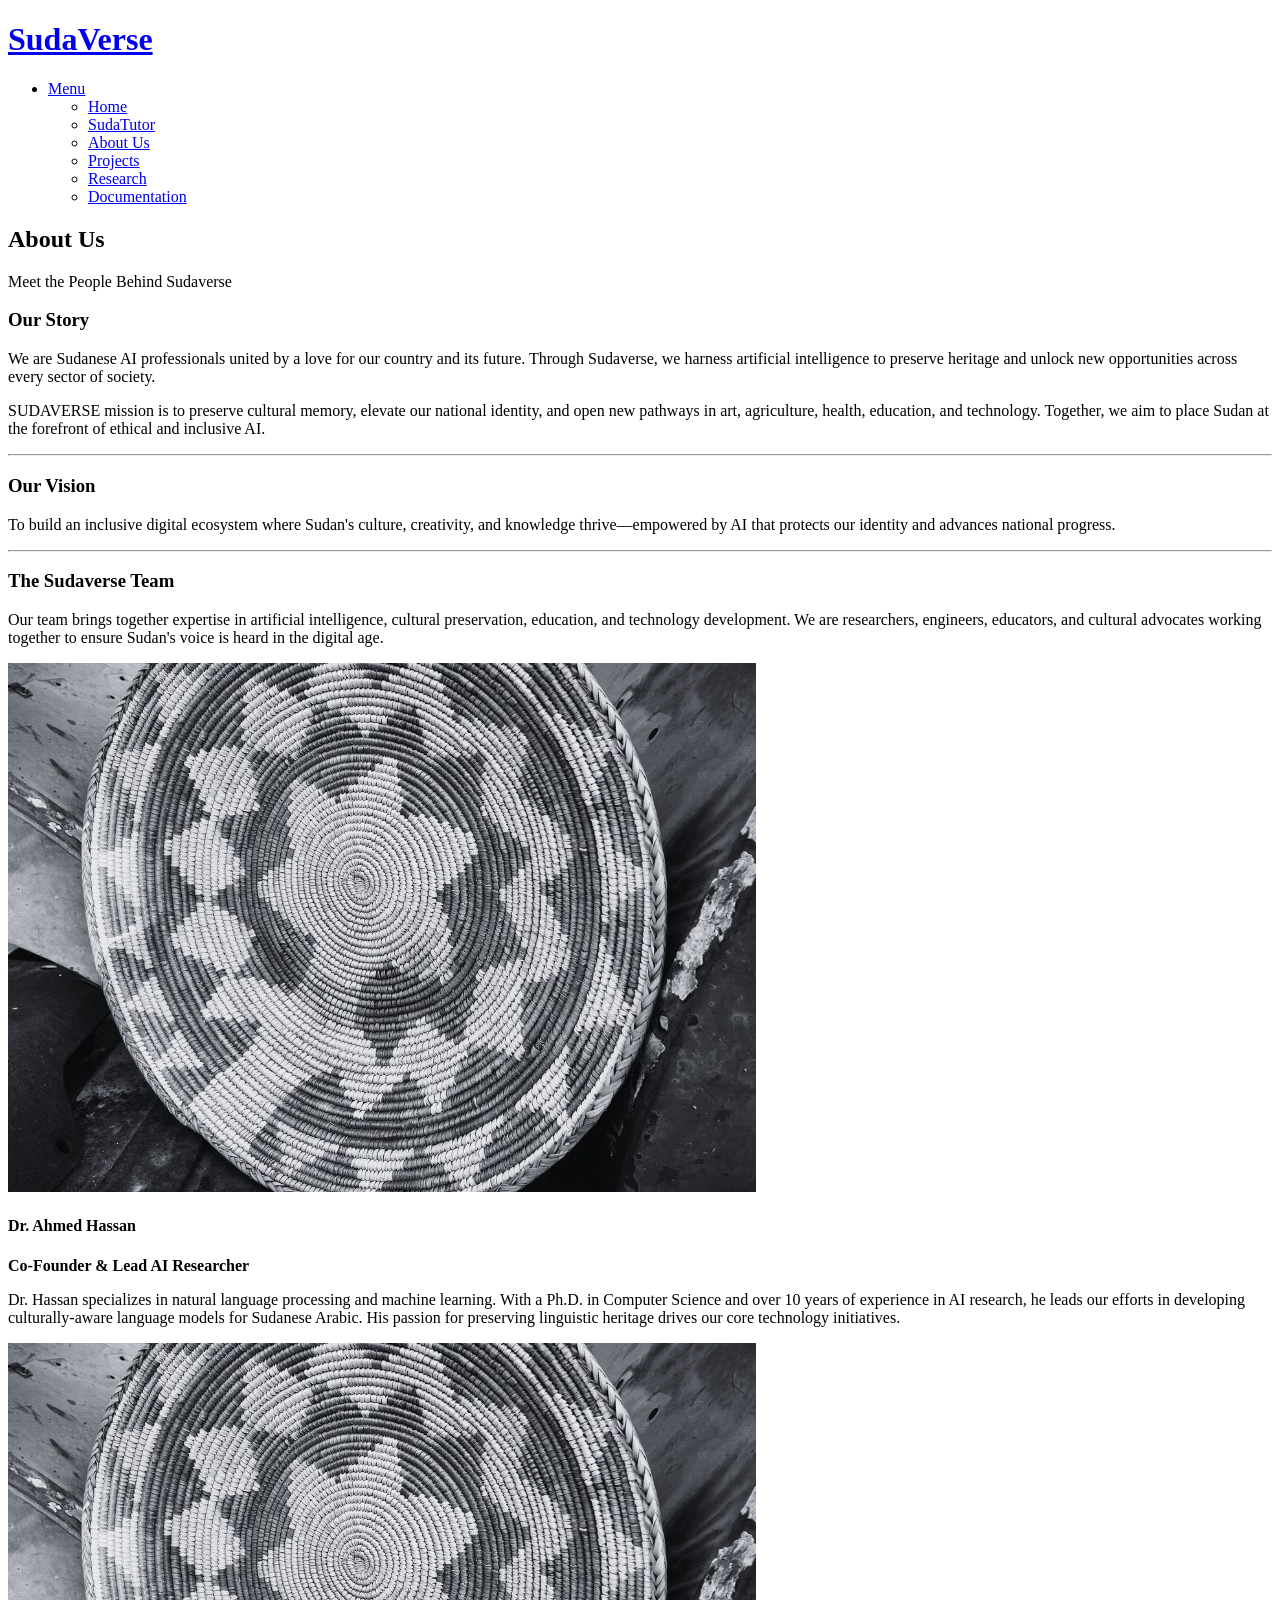
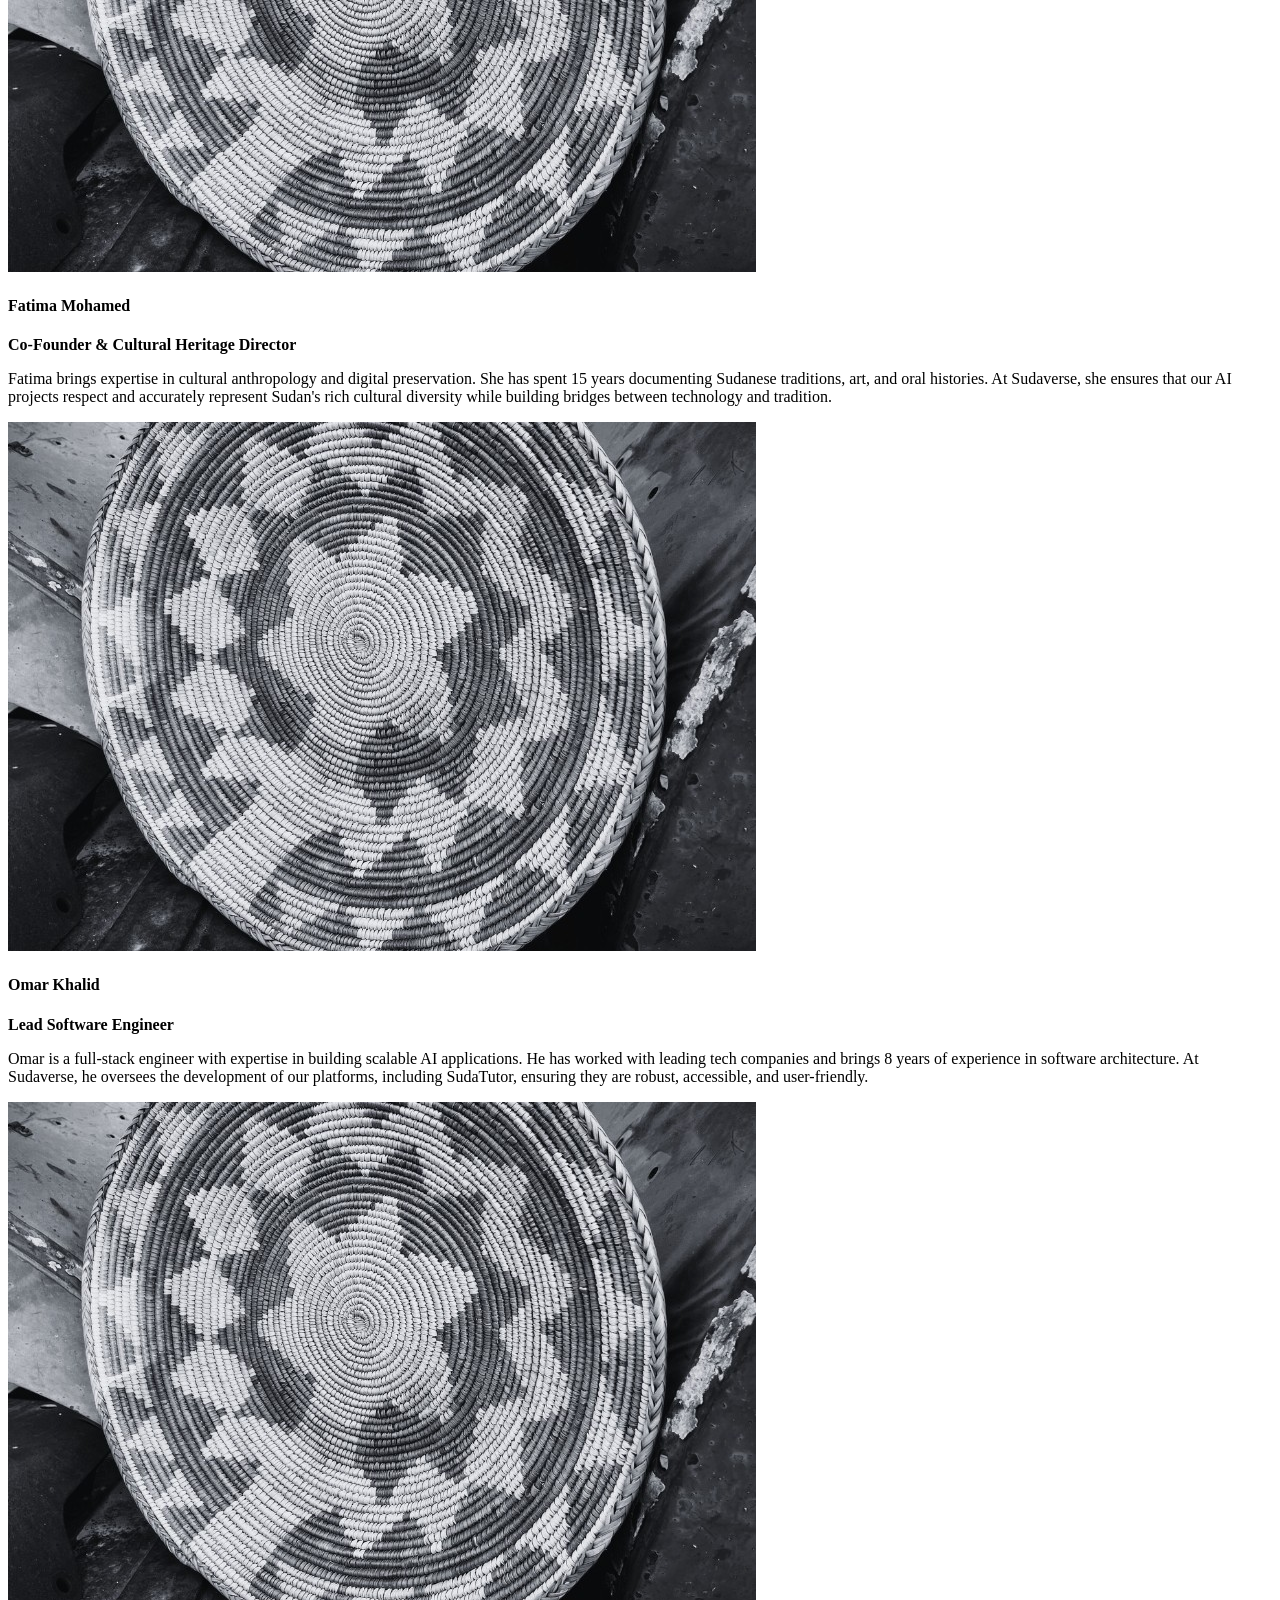
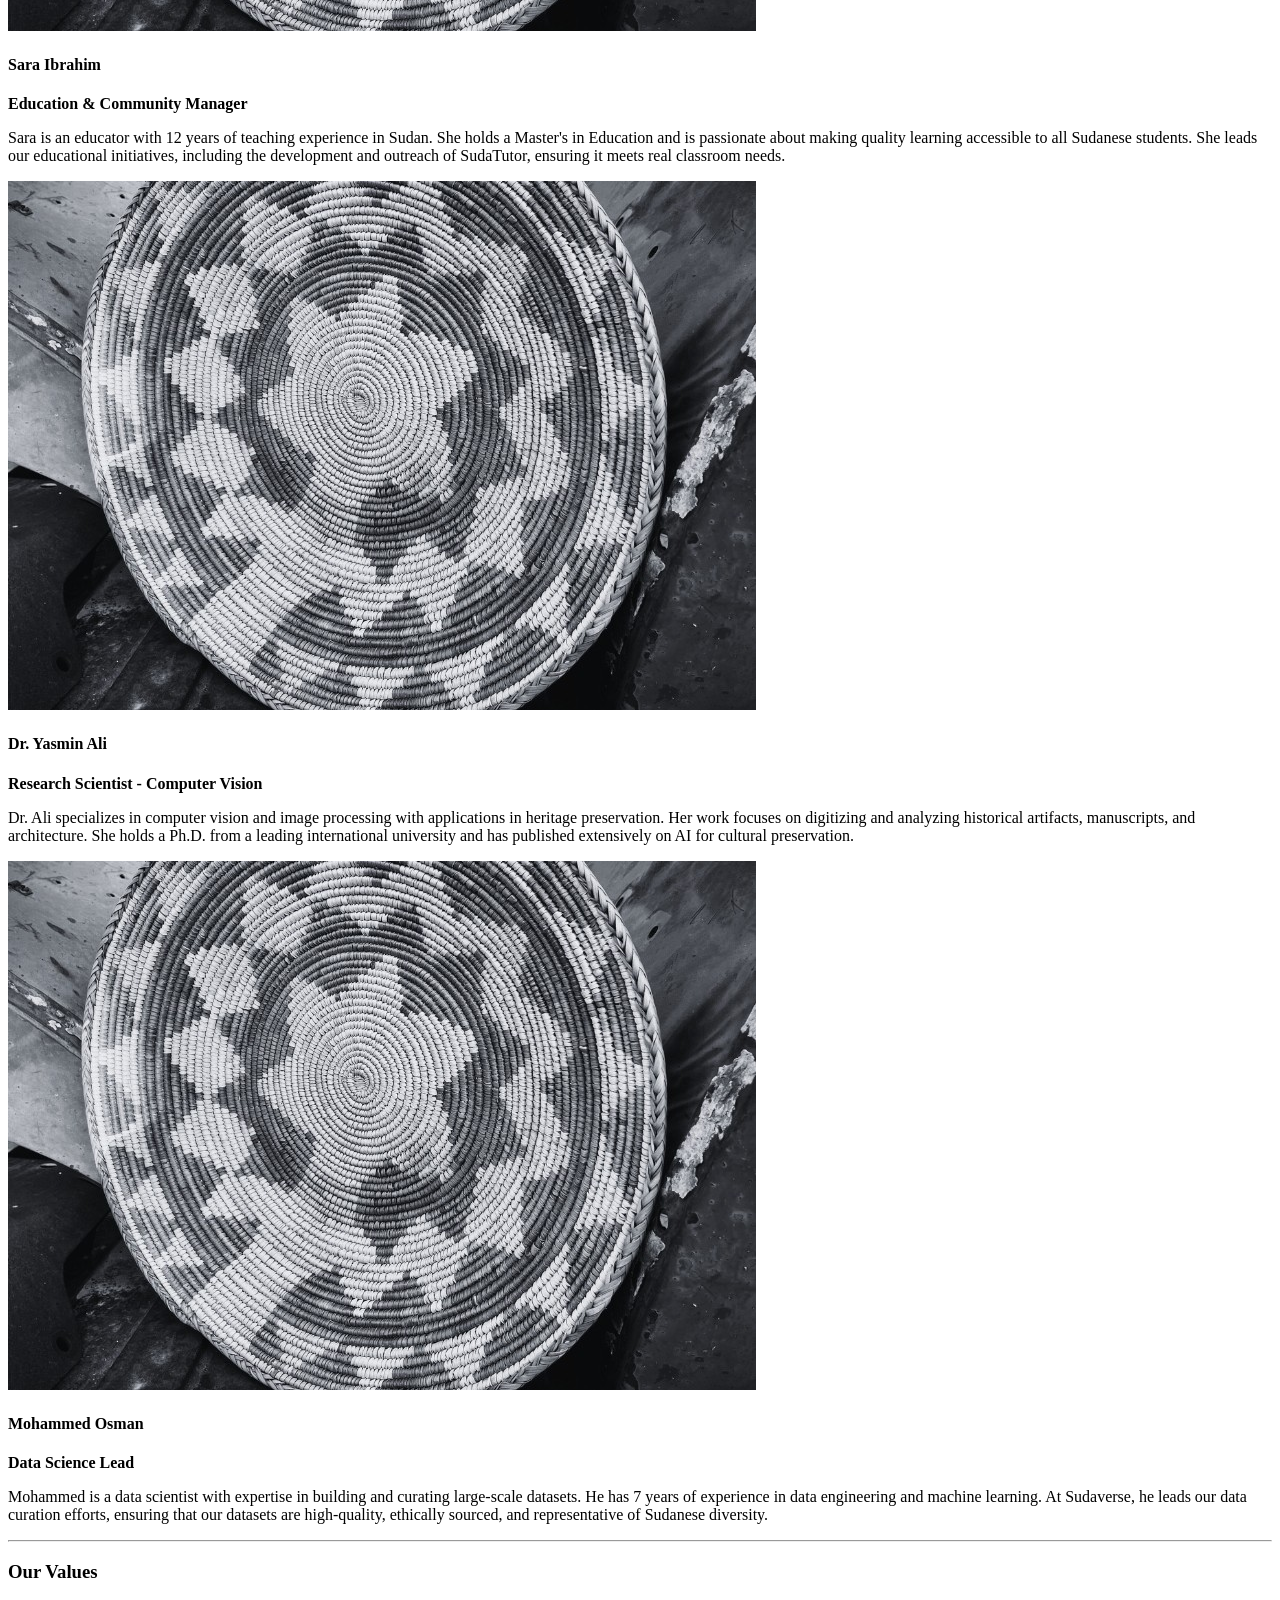
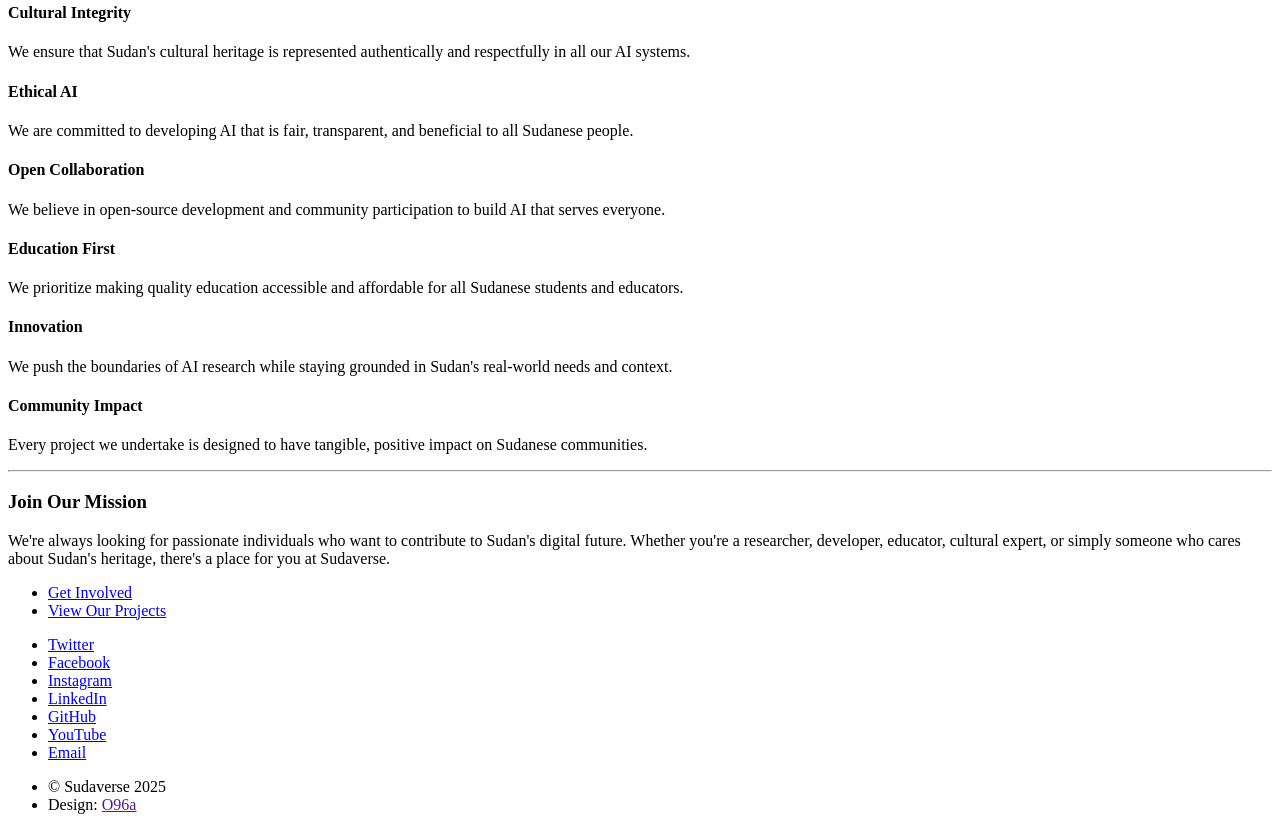
==== about.html @ 18c517b3 "Enhanced documentation page with comprehensive content, modern styling, and improved navigation" ====
<!DOCTYPE html>
<html>
  <head>
    <title>About Us - Sudaverse</title>
    <link rel="icon" href="/favicon.ico" sizes="any" />
    <link rel="icon" type="image/png" href="/favicon-32x32.png" sizes="32x32" />
    <link rel="icon" type="image/png" href="/favicon-64x64.png" sizes="64x64" />
    <link rel="apple-touch-icon" href="/apple-touch-icon.png" sizes="180x180" />
    <meta property="og:title" content="About Us - Sudaverse" />
    <meta property="og:description" content="Meet the Sudaverse team preserving Sudanese culture through AI" />
    <meta property="og:url" content="https://www.sudaverse.com/about.html" />
    <meta property="og:site_name" content="Sudaverse" />
    <meta property="og:type" content="website" />
    <meta
      property="og:image"
      content="https://www.sudaverse.com/1200x630.png"
    />
    <meta property="og:image:width" content="1200" />
    <meta property="og:image:height" content="630" />
    <meta charset="utf-8" />
    <meta
      name="viewport"
      content="width=device-width, initial-scale=1, user-scalable=no"
    />
    <link rel="stylesheet" href="assets/css/main.css" />
    <noscript
      ><link rel="stylesheet" href="assets/css/noscript.css"
    /></noscript>
  </head>
  <body class="is-preload">
    <div id="page-wrapper">
      <header id="header">
        <h1>
          <a href="index.html">SudaVerse</a>
        </h1>
        <nav id="nav">
          <ul>
            <li class="special">
              <a href="#menu" class="menuToggle"><span>Menu</span></a>
              <div id="menu">
                <ul>
                  <li><a href="index.html">Home</a></li>
                  <li><a href="sudatutor.html">SudaTutor</a></li>
                  <li><a href="about.html">About Us</a></li>
                  <li><a href="projects.html">Projects</a></li>
                  <li><a href="research.html">Research</a></li>
                  <li><a href="documentation.html">Documentation</a></li>
                </ul>
              </div>
            </li>
          </ul>
        </nav>
      </header>

      <article id="main">
        <header>
          <h2>About Us</h2>
          <p>Meet the People Behind Sudaverse</p>
        </header>
        <section class="wrapper style5">
          <div class="inner">
            <h3>Our Story</h3>
            <p>
              We are Sudanese AI professionals united by a love for our country
              and its future. Through Sudaverse, we harness artificial
              intelligence to preserve heritage and unlock new opportunities
              across every sector of society.
            </p>
            <p>
              SUDAVERSE mission is to preserve cultural memory, elevate our
              national identity, and open new pathways in art, agriculture,
              health, education, and technology. Together, we aim to place Sudan
              at the forefront of ethical and inclusive AI.
            </p>

            <hr />

            <h3>Our Vision</h3>
            <p>
              To build an inclusive digital ecosystem where Sudan's culture,
              creativity, and knowledge thrive—empowered by AI that protects our
              identity and advances national progress.
            </p>

            <hr />

            <h3>The Sudaverse Team</h3>
            <p>
              Our team brings together expertise in artificial intelligence, cultural preservation,
              education, and technology development. We are researchers, engineers, educators, and
              cultural advocates working together to ensure Sudan's voice is heard in the digital age.
            </p>

            <div class="row">
              <div class="col-6 col-12-medium">
                <section class="box special">
                  <span class="image fit"><img src="images/team-member-1.jpg" alt="Team Member" /></span>
                  <h4>Dr. Ahmed Hassan</h4>
                  <p><strong>Co-Founder & Lead AI Researcher</strong></p>
                  <p>
                    Dr. Hassan specializes in natural language processing and machine learning.
                    With a Ph.D. in Computer Science and over 10 years of experience in AI research,
                    he leads our efforts in developing culturally-aware language models for Sudanese Arabic.
                    His passion for preserving linguistic heritage drives our core technology initiatives.
                  </p>
                </section>
              </div>
              <div class="col-6 col-12-medium">
                <section class="box special">
                  <span class="image fit"><img src="images/team-member-2.jpg" alt="Team Member" /></span>
                  <h4>Fatima Mohamed</h4>
                  <p><strong>Co-Founder & Cultural Heritage Director</strong></p>
                  <p>
                    Fatima brings expertise in cultural anthropology and digital preservation. She has
                    spent 15 years documenting Sudanese traditions, art, and oral histories. At Sudaverse,
                    she ensures that our AI projects respect and accurately represent Sudan's rich cultural
                    diversity while building bridges between technology and tradition.
                  </p>
                </section>
              </div>
            </div>

            <div class="row">
              <div class="col-6 col-12-medium">
                <section class="box special">
                  <span class="image fit"><img src="images/team-member-3.jpg" alt="Team Member" /></span>
                  <h4>Omar Khalid</h4>
                  <p><strong>Lead Software Engineer</strong></p>
                  <p>
                    Omar is a full-stack engineer with expertise in building scalable AI applications.
                    He has worked with leading tech companies and brings 8 years of experience in
                    software architecture. At Sudaverse, he oversees the development of our platforms,
                    including SudaTutor, ensuring they are robust, accessible, and user-friendly.
                  </p>
                </section>
              </div>
              <div class="col-6 col-12-medium">
                <section class="box special">
                  <span class="image fit"><img src="images/team-member-4.jpg" alt="Team Member" /></span>
                  <h4>Sara Ibrahim</h4>
                  <p><strong>Education & Community Manager</strong></p>
                  <p>
                    Sara is an educator with 12 years of teaching experience in Sudan. She holds a
                    Master's in Education and is passionate about making quality learning accessible
                    to all Sudanese students. She leads our educational initiatives, including the
                    development and outreach of SudaTutor, ensuring it meets real classroom needs.
                  </p>
                </section>
              </div>
            </div>

            <div class="row">
              <div class="col-6 col-12-medium">
                <section class="box special">
                  <span class="image fit"><img src="images/team-member-5.jpg" alt="Team Member" /></span>
                  <h4>Dr. Yasmin Ali</h4>
                  <p><strong>Research Scientist - Computer Vision</strong></p>
                  <p>
                    Dr. Ali specializes in computer vision and image processing with applications in
                    heritage preservation. Her work focuses on digitizing and analyzing historical
                    artifacts, manuscripts, and architecture. She holds a Ph.D. from a leading
                    international university and has published extensively on AI for cultural preservation.
                  </p>
                </section>
              </div>
              <div class="col-6 col-12-medium">
                <section class="box special">
                  <span class="image fit"><img src="images/team-member-6.jpg" alt="Team Member" /></span>
                  <h4>Mohammed Osman</h4>
                  <p><strong>Data Science Lead</strong></p>
                  <p>
                    Mohammed is a data scientist with expertise in building and curating large-scale
                    datasets. He has 7 years of experience in data engineering and machine learning.
                    At Sudaverse, he leads our data curation efforts, ensuring that our datasets are
                    high-quality, ethically sourced, and representative of Sudanese diversity.
                  </p>
                </section>
              </div>
            </div>

            <hr />

            <section>
              <h3>Our Values</h3>
              <div class="row">
                <div class="col-4 col-12-medium">
                  <h4>Cultural Integrity</h4>
                  <p>
                    We ensure that Sudan's cultural heritage is represented authentically and
                    respectfully in all our AI systems.
                  </p>
                </div>
                <div class="col-4 col-12-medium">
                  <h4>Ethical AI</h4>
                  <p>
                    We are committed to developing AI that is fair, transparent, and beneficial
                    to all Sudanese people.
                  </p>
                </div>
                <div class="col-4 col-12-medium">
                  <h4>Open Collaboration</h4>
                  <p>
                    We believe in open-source development and community participation to build
                    AI that serves everyone.
                  </p>
                </div>
              </div>
              <div class="row">
                <div class="col-4 col-12-medium">
                  <h4>Education First</h4>
                  <p>
                    We prioritize making quality education accessible and affordable for all
                    Sudanese students and educators.
                  </p>
                </div>
                <div class="col-4 col-12-medium">
                  <h4>Innovation</h4>
                  <p>
                    We push the boundaries of AI research while staying grounded in Sudan's
                    real-world needs and context.
                  </p>
                </div>
                <div class="col-4 col-12-medium">
                  <h4>Community Impact</h4>
                  <p>
                    Every project we undertake is designed to have tangible, positive impact
                    on Sudanese communities.
                  </p>
                </div>
              </div>
            </section>

            <hr />

            <section>
              <h3>Join Our Mission</h3>
              <p>
                We're always looking for passionate individuals who want to contribute to
                Sudan's digital future. Whether you're a researcher, developer, educator,
                cultural expert, or simply someone who cares about Sudan's heritage, there's
                a place for you at Sudaverse.
              </p>
              <ul class="actions">
                <li><a href="index.html#cta" class="button primary">Get Involved</a></li>
                <li><a href="projects.html" class="button">View Our Projects</a></li>
              </ul>
            </section>
          </div>
        </section>
      </article>

      <footer id="footer">
        <ul class="icons">
          <li>
            <a href="https://twitter.com/sudaverse" class="icon brands fa-twitter" target="_blank"
              ><span class="label">Twitter</span></a
            >
          </li>
          <li>
            <a
              href="https://www.facebook.com/profile.php?id=61579972150310"
              class="icon brands fa-facebook-f"
              target="_blank"
              ><span class="label">Facebook</span></a
            >
          </li>
          <li>
            <a
              href="https://www.instagram.com/sudaverse?igsh=enR3azUwdG5jNDF4"
              class="icon brands fa-instagram"
              target="_blank"
              ><span class="label">Instagram</span></a
            >
          </li>
          <li>
            <a href="https://linkedin.com/company/sudaverse" class="icon brands fa-linkedin" target="_blank"
              ><span class="label">LinkedIn</span></a
            >
          </li>
          <li>
            <a href="https://github.com/sudaverse" class="icon brands fa-github" target="_blank"
              ><span class="label">GitHub</span></a
            >
          </li>
          <li>
            <a href="https://youtube.com/@sudaverse" class="icon brands fa-youtube" target="_blank"
              ><span class="label">YouTube</span></a
            >
          </li>
          <li>
            <a href="mailto:info@sudaverse.com" class="icon solid fa-envelope"
              ><span class="label">Email</span></a
            >
          </li>
        </ul>
        <ul class="copyright">
          <li>&copy; Sudaverse 2025</li>
          <li>Design: <a href="">O96a</a></li>
        </ul>
      </footer>
    </div>
    <script src="assets/js/jquery.min.js"></script>
    <script src="assets/js/jquery.scrollex.min.js"></script>
    <script src="assets/js/jquery.scrolly.min.js"></script>
    <script src="assets/js/browser.min.js"></script>
    <script src="assets/js/breakpoints.min.js"></script>
    <script src="assets/js/util.js"></script>
    <script src="assets/js/main.js"></script>
  </body>
</html>
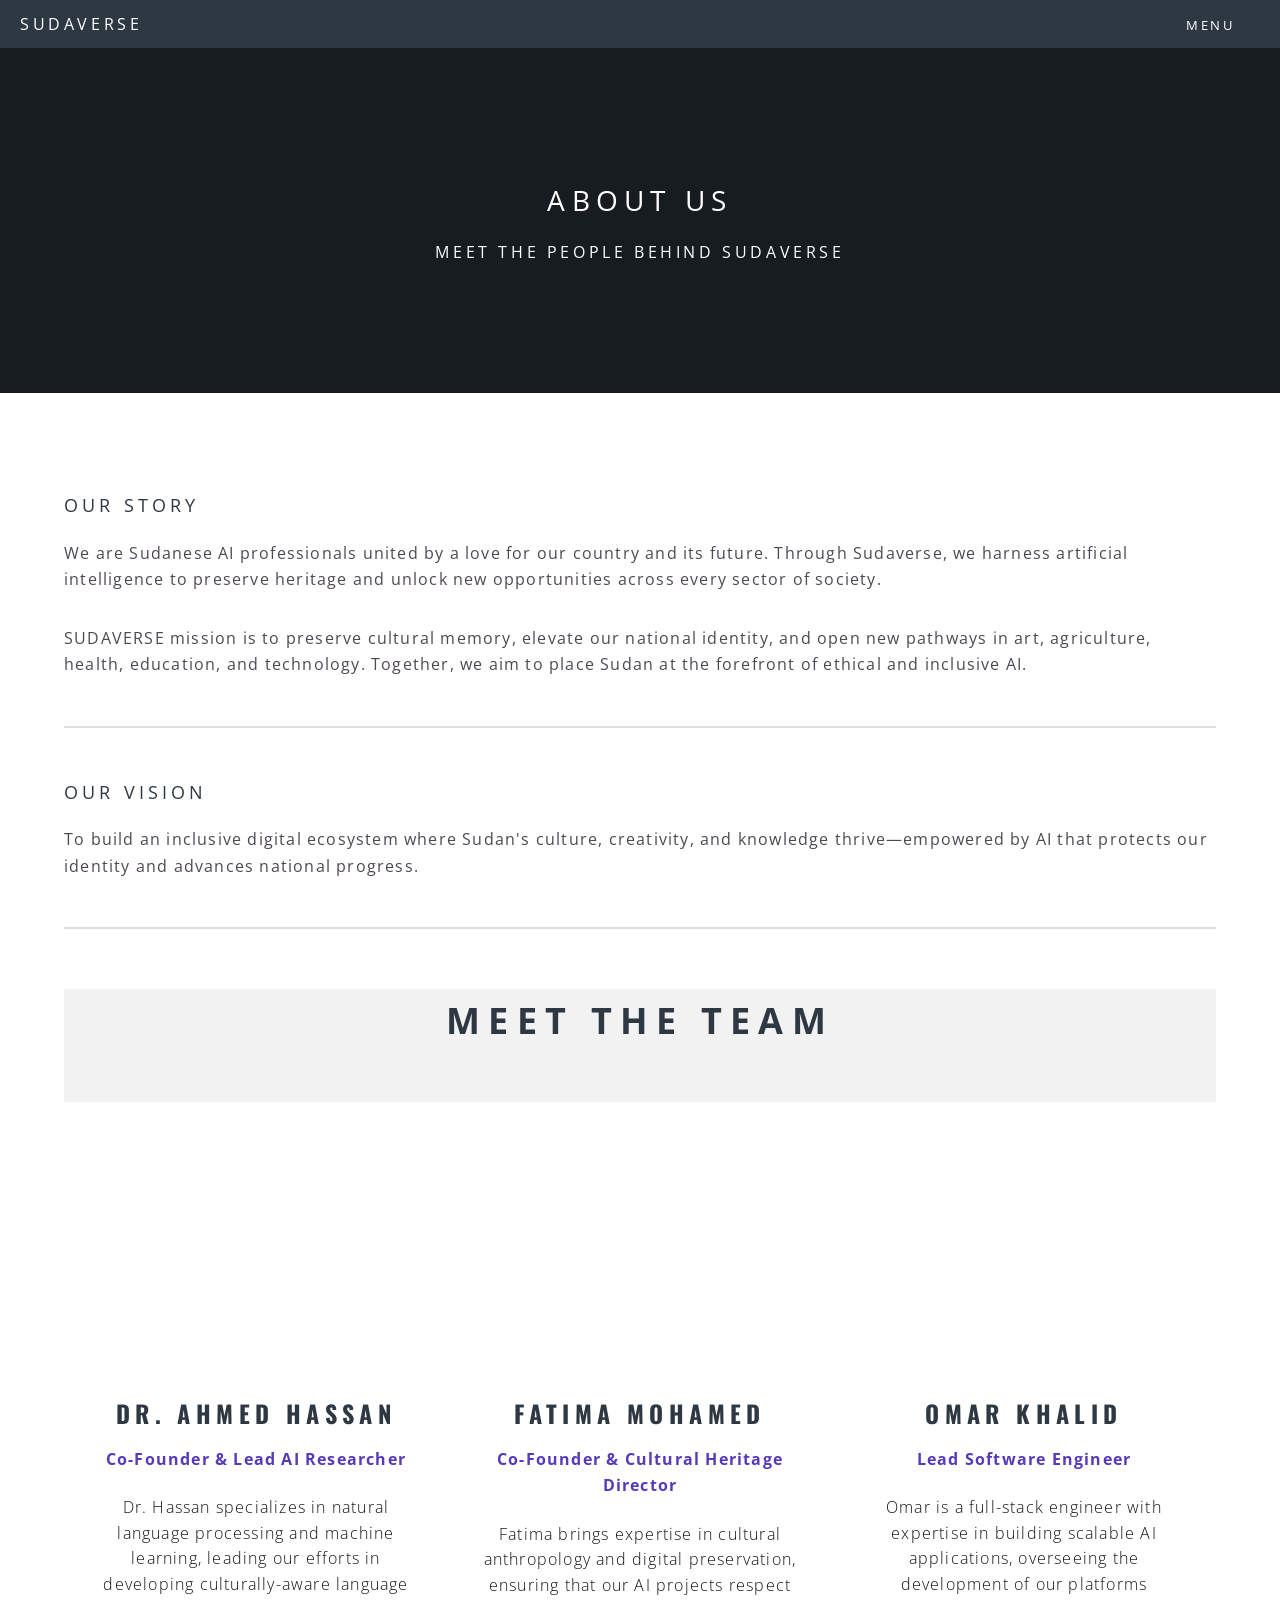
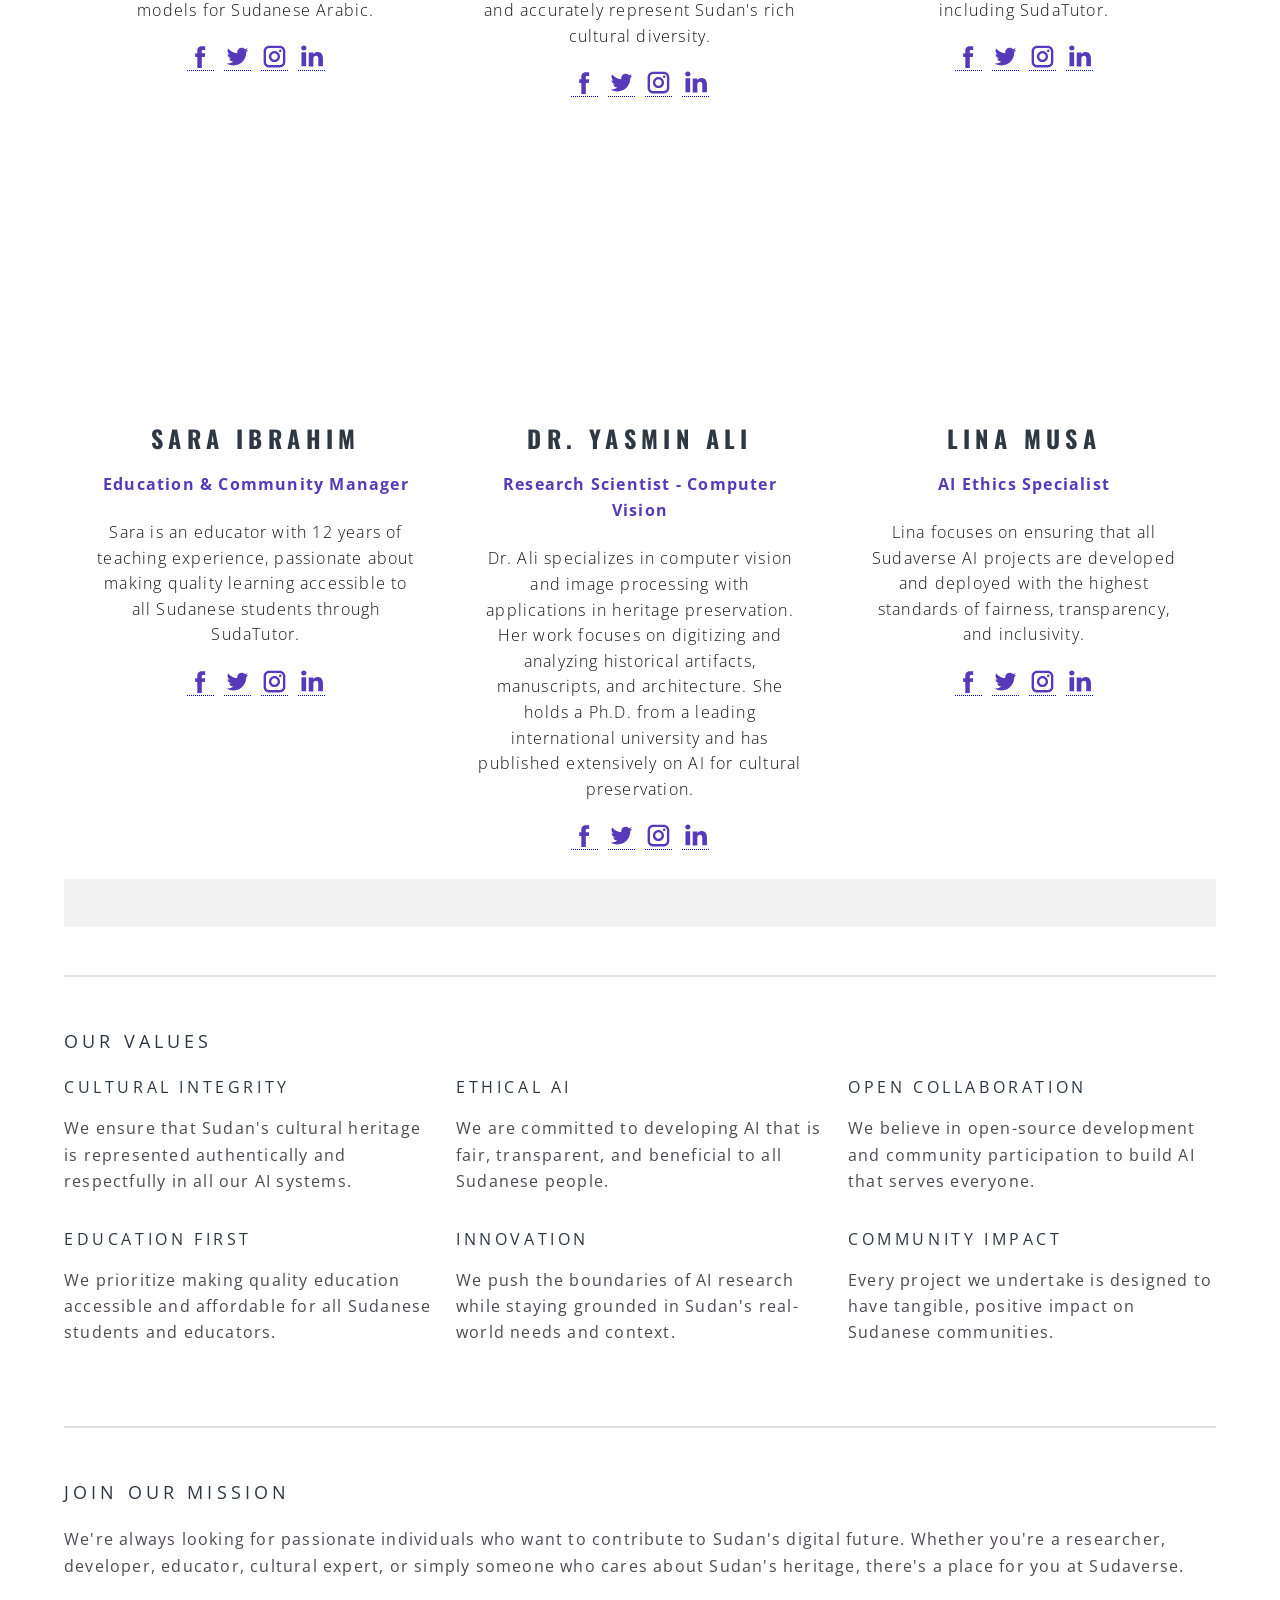
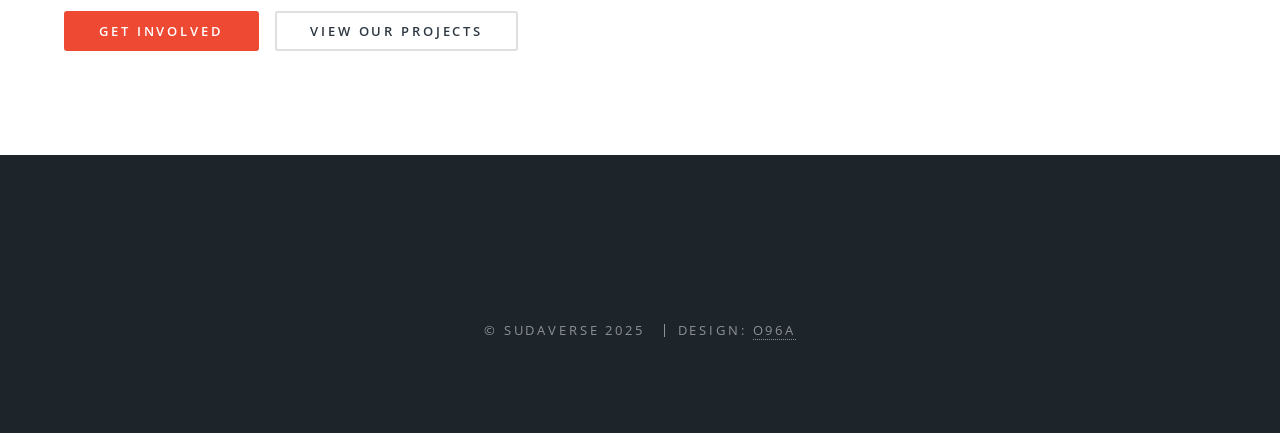
==== commit 58fe6b07: "Fix repository structure: move files to root, remove nested sudaverse-website folder, include latest" ====
--- a/about.html
+++ b/about.html
@@ -23,6 +23,7 @@
       content="width=device-width, initial-scale=1, user-scalable=no"
     />
     <link rel="stylesheet" href="assets/css/main.css" />
+    <link rel="stylesheet" href="assets/css/about-nicepage-team-block.css" />
     <noscript
       ><link rel="stylesheet" href="assets/css/noscript.css"
     /></noscript>
@@ -84,99 +85,101 @@
 
             <hr />
 
-            <h3>The Sudaverse Team</h3>
-            <p>
-              Our team brings together expertise in artificial intelligence, cultural preservation,
-              education, and technology development. We are researchers, engineers, educators, and
-              cultural advocates working together to ensure Sudan's voice is heard in the digital age.
-            </p>
-
-            <div class="row">
-              <div class="col-6 col-12-medium">
-                <section class="box special">
-                  <span class="image fit"><img src="images/team-member-1.jpg" alt="Team Member" /></span>
-                  <h4>Dr. Ahmed Hassan</h4>
-                  <p><strong>Co-Founder & Lead AI Researcher</strong></p>
-                  <p>
-                    Dr. Hassan specializes in natural language processing and machine learning.
-                    With a Ph.D. in Computer Science and over 10 years of experience in AI research,
-                    he leads our efforts in developing culturally-aware language models for Sudanese Arabic.
-                    His passion for preserving linguistic heritage drives our core technology initiatives.
-                  </p>
-                </section>
+
+            <!-- Revamped Team Block (Nicepage style) -->
+            <section class="u-align-center u-clearfix u-container-align-center u-section-1" id="sec-dacd">
+              <div class="u-clearfix u-sheet u-valign-middle u-sheet-1">
+                <h2 class="u-align-center u-text u-text-default u-text-1">Meet The Team</h2>
+                <div class="u-expanded-width u-list u-list-1">
+                  <div class="u-repeater u-repeater-1">
+                    <div class="u-align-center u-container-style u-list-item u-repeater-item u-white u-list-item-1">
+                      <div class="u-container-layout u-similar-container u-valign-top u-container-layout-1">
+                        <div alt="" class="u-image u-image-circle u-image-1"></div>
+                        <h3 class="u-align-center u-custom-font u-font-oswald u-text u-text-2">Dr. Ahmed Hassan</h3>
+                        <p class="u-align-center u-text u-text-palette-3-base u-text-3">Co-Founder & Lead AI Researcher</p>
+                        <p class="u-align-center u-text u-text-4">Dr. Hassan specializes in natural language processing and machine learning, leading our efforts in developing culturally-aware language models for Sudanese Arabic.</p>
+                        <div class="u-social-icons u-spacing-10 u-social-icons-1">
+                          <a class="u-social-url" target="_blank" href="#"><span class="u-icon u-icon-circle u-social-facebook u-social-icon u-icon-1"><svg class="u-svg-link" preserveAspectRatio="xMidYMin slice" viewBox="0 0 112 112"><path d="M75.5,28.8H65.4c-1.5,0-4,0.9-4,4.3v9.4h13.9l-1.5,15.8H61.4v45.1H42.8V58.3h-8.8V42.4h8.8V32.2c0-7.4,3.4-18.8,18.8-18.8h13.8v15.4H75.5z"></path></svg></span></a>
+                          <a class="u-social-url" target="_blank" href="#"><span class="u-icon u-icon-circle u-social-twitter u-social-icon u-icon-2"><svg class="u-svg-link" preserveAspectRatio="xMidYMin slice" viewBox="0 0 112 112"><path d="M92.2,38.2c0,0.8,0,1.6,0,2.3c0,24.3-18.6,52.4-52.6,52.4c-10.6,0.1-20.2-2.9-28.5-8.2c1.4,0.2,2.9,0.2,4.4,0.2c8.7,0,16.7-2.9,23-7.9c-8.1-0.2-14.9-5.5-17.3-12.8c1.1,0.2,2.4,0.2,3.4,0.2c1.6,0,3.3-0.2,4.8-0.7c-8.4-1.6-14.9-9.2-14.9-18c0-0.2,0-0.2,0-0.2c2.5,1.4,5.4,2.2,8.4,2.3c-5-3.3-8.3-8.9-8.3-15.4c0-3.4,1-6.5,2.5-9.2c9.1,11.1,22.7,18.5,38,19.2c-0.2-1.4-0.4-2.8-0.4-4.3c0.1-10,8.3-18.2,18.5-18.2c5.4,0,10.1,2.2,13.5,5.7c4.3-0.8,8.1-2.3,11.7-4.5c-1.4,4.3-4.3,7.9-8.1,10.1c3.7-0.4,7.3-1.4,10.6-2.9C98.9,32.3,95.7,35.5,92.2,38.2z"></path></svg></span></a>
+                          <a class="u-social-url" target="_blank" href="#"><span class="u-icon u-icon-circle u-social-instagram u-social-icon u-icon-3"><svg class="u-svg-link" preserveAspectRatio="xMidYMin slice" viewBox="0 0 112 112"><path d="M55.9,32.9c-12.8,0-23.2,10.4-23.2,23.2s10.4,23.2,23.2,23.2s23.2-10.4,23.2-23.2S68.7,32.9,55.9,32.9z M55.9,69.4c-7.4,0-13.3-6-13.3-13.3c-0.1-7.4,6-13.3,13.3-13.3s13.3,6,13.3,13.3C69.3,63.5,63.3,69.4,55.9,69.4z"></path><path d="M79.7,26.8c-3,0-5.4,2.5-5.4,5.4s2.5,5.4,5.4,5.4c3,0,5.4-2.5,5.4-5.4S82.7,26.8,79.7,26.8z"></path><path d="M78.2,11H33.5C21,11,10.8,21.3,10.8,33.7v44.7c0,12.6,10.2,22.8,22.7,22.8h44.7c12.6,0,22.7-10.2,22.7-22.7V33.7C100.8,21.1,90.6,11,78.2,11z M91,78.4c0,7.1-5.8,12.8-12.8,12.8H33.5c-7.1,0-12.8-5.8-12.8-12.8V33.7c0-7.1,5.8-12.8,12.8-12.8h44.7c7.1,0,12.8,5.8,12.8,12.8V78.4z"></path></svg></span></a>
+                          <a class="u-social-url" target="_blank" href="#"><span class="u-icon u-icon-circle u-social-linkedin u-social-icon u-icon-4"><svg class="u-svg-link" preserveAspectRatio="xMidYMin slice" viewBox="0 0 112 112"><path d="M33.8,96.8H14.5v-58h19.3V96.8z M24.1,30.9L24.1,30.9c-6.6,0-10.8-4.5-10.8-10.1c0-5.8,4.3-10.1,10.9-10.1S34.9,15,35.1,20.8C35.1,26.4,30.8,30.9,24.1,30.9z M103.3,96.8H84.1v-31c0-7.8-2.7-13.1-9.8-13.1c-5.3,0-8.5,3.6-9.9,7.1c-0.6,1.3-0.6,3-0.6,4.8V97H44.5c0,0,0.3-52.6,0-58h19.3v8.2c2.6-3.9,7.2-9.6,17.4-9.6c12.7,0,22.2,8.4,22.2,26.1V96.8z"></path></svg></span></a>
+                        </div>
+                      </div>
+                    </div>
+                    <div class="u-align-center u-container-style u-list-item u-repeater-item u-white u-list-item-2">
+                      <div class="u-container-layout u-similar-container u-valign-top u-container-layout-2">
+                        <div alt="" class="u-image u-image-circle u-image-2"></div>
+                        <h3 class="u-align-center u-custom-font u-font-oswald u-text u-text-5">Fatima Mohamed</h3>
+                        <p class="u-align-center u-text u-text-palette-3-base u-text-6">Co-Founder & Cultural Heritage Director</p>
+                        <p class="u-align-center u-text u-text-7">Fatima brings expertise in cultural anthropology and digital preservation, ensuring that our AI projects respect and accurately represent Sudan's rich cultural diversity.</p>
+                        <div class="u-social-icons u-spacing-10 u-social-icons-2">
+                          <a class="u-social-url" target="_blank" href="#"><span class="u-icon u-icon-circle u-social-facebook u-social-icon u-icon-5"><svg class="u-svg-link" preserveAspectRatio="xMidYMin slice" viewBox="0 0 112 112"><path d="M75.5,28.8H65.4c-1.5,0-4,0.9-4,4.3v9.4h13.9l-1.5,15.8H61.4v45.1H42.8V58.3h-8.8V42.4h8.8V32.2c0-7.4,3.4-18.8,18.8-18.8h13.8v15.4H75.5z"></path></svg></span></a>
+                          <a class="u-social-url" target="_blank" href="#"><span class="u-icon u-icon-circle u-social-twitter u-social-icon u-icon-6"><svg class="u-svg-link" preserveAspectRatio="xMidYMin slice" viewBox="0 0 112 112"><path d="M92.2,38.2c0,0.8,0,1.6,0,2.3c0,24.3-18.6,52.4-52.6,52.4c-10.6,0.1-20.2-2.9-28.5-8.2c1.4,0.2,2.9,0.2,4.4,0.2c8.7,0,16.7-2.9,23-7.9c-8.1-0.2-14.9-5.5-17.3-12.8c1.1,0.2,2.4,0.2,3.4,0.2c1.6,0,3.3-0.2,4.8-0.7c-8.4-1.6-14.9-9.2-14.9-18c0-0.2,0-0.2,0-0.2c2.5,1.4,5.4,2.2,8.4,2.3c-5-3.3-8.3-8.9-8.3-15.4c0-3.4,1-6.5,2.5-9.2c9.1,11.1,22.7,18.5,38,19.2c-0.2-1.4-0.4-2.8-0.4-4.3c0.1-10,8.3-18.2,18.5-18.2c5.4,0,10.1,2.2,13.5,5.7c4.3-0.8,8.1-2.3,11.7-4.5c-1.4,4.3-4.3,7.9-8.1,10.1c3.7-0.4,7.3-1.4,10.6-2.9C98.9,32.3,95.7,35.5,92.2,38.2z"></path></svg></span></a>
+                          <a class="u-social-url" target="_blank" href="#"><span class="u-icon u-icon-circle u-social-instagram u-social-icon u-icon-7"><svg class="u-svg-link" preserveAspectRatio="xMidYMin slice" viewBox="0 0 112 112"><path d="M55.9,32.9c-12.8,0-23.2,10.4-23.2,23.2s10.4,23.2,23.2,23.2s23.2-10.4,23.2-23.2S68.7,32.9,55.9,32.9z M55.9,69.4c-7.4,0-13.3-6-13.3-13.3c-0.1-7.4,6-13.3,13.3-13.3s13.3,6,13.3,13.3C69.3,63.5,63.3,69.4,55.9,69.4z"></path><path d="M79.7,26.8c-3,0-5.4,2.5-5.4,5.4s2.5,5.4,5.4,5.4c3,0,5.4-2.5,5.4-5.4S82.7,26.8,79.7,26.8z"></path><path d="M78.2,11H33.5C21,11,10.8,21.3,10.8,33.7v44.7c0,12.6,10.2,22.8,22.7,22.8h44.7c12.6,0,22.7-10.2,22.7-22.7V33.7C100.8,21.1,90.6,11,78.2,11z M91,78.4c0,7.1-5.8,12.8-12.8,12.8H33.5c-7.1,0-12.8-5.8-12.8-12.8V33.7c0-7.1,5.8-12.8,12.8-12.8h44.7c7.1,0,12.8,5.8,12.8,12.8V78.4z"></path></svg></span></a>
+                          <a class="u-social-url" target="_blank" href="#"><span class="u-icon u-icon-circle u-social-linkedin u-social-icon u-icon-8"><svg class="u-svg-link" preserveAspectRatio="xMidYMin slice" viewBox="0 0 112 112"><path d="M33.8,96.8H14.5v-58h19.3V96.8z M24.1,30.9L24.1,30.9c-6.6,0-10.8-4.5-10.8-10.1c0-5.8,4.3-10.1,10.9-10.1S34.9,15,35.1,20.8C35.1,26.4,30.8,30.9,24.1,30.9z M103.3,96.8H84.1v-31c0-7.8-2.7-13.1-9.8-13.1c-5.3,0-8.5,3.6-9.9,7.1c-0.6,1.3-0.6,3-0.6,4.8V97H44.5c0,0,0.3-52.6,0-58h19.3v8.2c2.6-3.9,7.2-9.6,17.4-9.6c12.7,0,22.2,8.4,22.2,26.1V96.8z"></path></svg></span></a>
+                        </div>
+                      </div>
+                    </div>
+                    <div class="u-align-center u-container-style u-list-item u-repeater-item u-white u-list-item-3">
+                      <div class="u-container-layout u-similar-container u-valign-top u-container-layout-3">
+                        <div alt="" class="u-image u-image-circle u-image-3"></div>
+                        <h3 class="u-align-center u-custom-font u-font-oswald u-text u-text-8">Omar Khalid</h3>
+                        <p class="u-align-center u-text u-text-palette-3-base u-text-9">Lead Software Engineer</p>
+                        <p class="u-align-center u-text u-text-10">Omar is a full-stack engineer with expertise in building scalable AI applications, overseeing the development of our platforms including SudaTutor.</p>
+                        <div class="u-social-icons u-spacing-10 u-social-icons-3">
+                          <a class="u-social-url" target="_blank" href="#"><span class="u-icon u-icon-circle u-social-facebook u-social-icon u-icon-9"><svg class="u-svg-link" preserveAspectRatio="xMidYMin slice" viewBox="0 0 112 112"><path d="M75.5,28.8H65.4c-1.5,0-4,0.9-4,4.3v9.4h13.9l-1.5,15.8H61.4v45.1H42.8V58.3h-8.8V42.4h8.8V32.2c0-7.4,3.4-18.8,18.8-18.8h13.8v15.4H75.5z"></path></svg></span></a>
+                          <a class="u-social-url" target="_blank" href="#"><span class="u-icon u-icon-circle u-social-twitter u-social-icon u-icon-10"><svg class="u-svg-link" preserveAspectRatio="xMidYMin slice" viewBox="0 0 112 112"><path d="M92.2,38.2c0,0.8,0,1.6,0,2.3c0,24.3-18.6,52.4-52.6,52.4c-10.6,0.1-20.2-2.9-28.5-8.2c1.4,0.2,2.9,0.2,4.4,0.2c8.7,0,16.7-2.9,23-7.9c-8.1-0.2-14.9-5.5-17.3-12.8c1.1,0.2,2.4,0.2,3.4,0.2c1.6,0,3.3-0.2,4.8-0.7c-8.4-1.6-14.9-9.2-14.9-18c0-0.2,0-0.2,0-0.2c2.5,1.4,5.4,2.2,8.4,2.3c-5-3.3-8.3-8.9-8.3-15.4c0-3.4,1-6.5,2.5-9.2c9.1,11.1,22.7,18.5,38,19.2c-0.2-1.4-0.4-2.8-0.4-4.3c0.1-10,8.3-18.2,18.5-18.2c5.4,0,10.1,2.2,13.5,5.7c4.3-0.8,8.1-2.3,11.7-4.5c-1.4,4.3-4.3,7.9-8.1,10.1c3.7-0.4,7.3-1.4,10.6-2.9C98.9,32.3,95.7,35.5,92.2,38.2z"></path></svg></span></a>
+                          <a class="u-social-url" target="_blank" href="#"><span class="u-icon u-icon-circle u-social-instagram u-social-icon u-icon-11"><svg class="u-svg-link" preserveAspectRatio="xMidYMin slice" viewBox="0 0 112 112"><path d="M55.9,32.9c-12.8,0-23.2,10.4-23.2,23.2s10.4,23.2,23.2,23.2s23.2-10.4,23.2-23.2S68.7,32.9,55.9,32.9z M55.9,69.4c-7.4,0-13.3-6-13.3-13.3c-0.1-7.4,6-13.3,13.3-13.3s13.3,6,13.3,13.3C69.3,63.5,63.3,69.4,55.9,69.4z"></path><path d="M79.7,26.8c-3,0-5.4,2.5-5.4,5.4s2.5,5.4,5.4,5.4c3,0,5.4-2.5,5.4-5.4S82.7,26.8,79.7,26.8z"></path><path d="M78.2,11H33.5C21,11,10.8,21.3,10.8,33.7v44.7c0,12.6,10.2,22.8,22.7,22.8h44.7c12.6,0,22.7-10.2,22.7-22.7V33.7C100.8,21.1,90.6,11,78.2,11z M91,78.4c0,7.1-5.8,12.8-12.8,12.8H33.5c-7.1,0-12.8-5.8-12.8-12.8V33.7c0-7.1,5.8-12.8,12.8-12.8h44.7c7.1,0,12.8,5.8,12.8,12.8V78.4z"></path></svg></span></a>
+                          <a class="u-social-url" target="_blank" href="#"><span class="u-icon u-icon-circle u-social-linkedin u-social-icon u-icon-12"><svg class="u-svg-link" preserveAspectRatio="xMidYMin slice" viewBox="0 0 112 112"><path d="M33.8,96.8H14.5v-58h19.3V96.8z M24.1,30.9L24.1,30.9c-6.6,0-10.8-4.5-10.8-10.1c0-5.8,4.3-10.1,10.9-10.1S34.9,15,35.1,20.8C35.1,26.4,30.8,30.9,24.1,30.9z M103.3,96.8H84.1v-31c0-7.8-2.7-13.1-9.8-13.1c-5.3,0-8.5,3.6-9.9,7.1c-0.6,1.3-0.6,3-0.6,4.8V97H44.5c0,0,0.3-52.6,0-58h19.3v8.2c2.6-3.9,7.2-9.6,17.4-9.6c12.7,0,22.2,8.4,22.2,26.1V96.8z"></path></svg></span></a>
+                        </div>
+                      </div>
+                    </div>
+                    <div class="u-align-center u-container-style u-list-item u-repeater-item u-white u-list-item-4">
+                      <div class="u-container-layout u-similar-container u-valign-top u-container-layout-4">
+                        <div alt="" class="u-image u-image-circle u-image-4"></div>
+                        <h3 class="u-align-center u-custom-font u-font-oswald u-text u-text-11">Sara Ibrahim</h3>
+                        <p class="u-align-center u-text u-text-palette-3-base u-text-12">Education & Community Manager</p>
+                        <p class="u-align-center u-text u-text-13">Sara is an educator with 12 years of teaching experience, passionate about making quality learning accessible to all Sudanese students through SudaTutor.</p>
+                        <div class="u-social-icons u-spacing-10 u-social-icons-4">
+                          <a class="u-social-url" target="_blank" href="#"><span class="u-icon u-icon-circle u-social-facebook u-social-icon u-icon-13"><svg class="u-svg-link" preserveAspectRatio="xMidYMin slice" viewBox="0 0 112 112"><path d="M75.5,28.8H65.4c-1.5,0-4,0.9-4,4.3v9.4h13.9l-1.5,15.8H61.4v45.1H42.8V58.3h-8.8V42.4h8.8V32.2c0-7.4,3.4-18.8,18.8-18.8h13.8v15.4H75.5z"></path></svg></span></a>
+                          <a class="u-social-url" target="_blank" href="#"><span class="u-icon u-icon-circle u-social-twitter u-social-icon u-icon-14"><svg class="u-svg-link" preserveAspectRatio="xMidYMin slice" viewBox="0 0 112 112"><path d="M92.2,38.2c0,0.8,0,1.6,0,2.3c0,24.3-18.6,52.4-52.6,52.4c-10.6,0.1-20.2-2.9-28.5-8.2c1.4,0.2,2.9,0.2,4.4,0.2c8.7,0,16.7-2.9,23-7.9c-8.1-0.2-14.9-5.5-17.3-12.8c1.1,0.2,2.4,0.2,3.4,0.2c1.6,0,3.3-0.2,4.8-0.7c-8.4-1.6-14.9-9.2-14.9-18c0-0.2,0-0.2,0-0.2c2.5,1.4,5.4,2.2,8.4,2.3c-5-3.3-8.3-8.9-8.3-15.4c0-3.4,1-6.5,2.5-9.2c9.1,11.1,22.7,18.5,38,19.2c-0.2-1.4-0.4-2.8-0.4-4.3c0.1-10,8.3-18.2,18.5-18.2c5.4,0,10.1,2.2,13.5,5.7c4.3-0.8,8.1-2.3,11.7-4.5c-1.4,4.3-4.3,7.9-8.1,10.1c3.7-0.4,7.3-1.4,10.6-2.9C98.9,32.3,95.7,35.5,92.2,38.2z"></path></svg></span></a>
+                          <a class="u-social-url" target="_blank" href="#"><span class="u-icon u-icon-circle u-social-instagram u-social-icon u-icon-15"><svg class="u-svg-link" preserveAspectRatio="xMidYMin slice" viewBox="0 0 112 112"><path d="M55.9,32.9c-12.8,0-23.2,10.4-23.2,23.2s10.4,23.2,23.2,23.2s23.2-10.4,23.2-23.2S68.7,32.9,55.9,32.9z M55.9,69.4c-7.4,0-13.3-6-13.3-13.3c-0.1-7.4,6-13.3,13.3-13.3s13.3,6,13.3,13.3C69.3,63.5,63.3,69.4,55.9,69.4z"></path><path d="M79.7,26.8c-3,0-5.4,2.5-5.4,5.4s2.5,5.4,5.4,5.4c3,0,5.4-2.5,5.4-5.4S82.7,26.8,79.7,26.8z"></path><path d="M78.2,11H33.5C21,11,10.8,21.3,10.8,33.7v44.7c0,12.6,10.2,22.8,22.7,22.8h44.7c12.6,0,22.7-10.2,22.7-22.7V33.7C100.8,21.1,90.6,11,78.2,11z M91,78.4c0,7.1-5.8,12.8-12.8,12.8H33.5c-7.1,0-12.8-5.8-12.8-12.8V33.7c0-7.1,5.8-12.8,12.8-12.8h44.7c7.1,0,12.8,5.8,12.8,12.8V78.4z"></path></svg></span></a>
+                          <a class="u-social-url" target="_blank" href="#"><span class="u-icon u-icon-circle u-social-linkedin u-social-icon u-icon-16"><svg class="u-svg-link" preserveAspectRatio="xMidYMin slice" viewBox="0 0 112 112"><path d="M33.8,96.8H14.5v-58h19.3V96.8z M24.1,30.9L24.1,30.9c-6.6,0-10.8-4.5-10.8-10.1c0-5.8,4.3-10.1,10.9-10.1S34.9,15,35.1,20.8C35.1,26.4,30.8,30.9,24.1,30.9z M103.3,96.8H84.1v-31c0-7.8-2.7-13.1-9.8-13.1c-5.3,0-8.5,3.6-9.9,7.1c-0.6,1.3-0.6,3-0.6,4.8V97H44.5c0,0,0.3-52.6,0-58h19.3v8.2c2.6-3.9,7.2-9.6,17.4-9.6c12.7,0,22.2,8.4,22.2,26.1V96.8z"></path></svg></span></a>
+                        </div>
+                      </div>
+                    </div>
+                    <div class="u-align-center u-container-style u-list-item u-repeater-item u-white u-list-item-5">
+                      <div class="u-container-layout u-similar-container u-valign-top u-container-layout-5">
+                        <div alt="" class="u-image u-image-circle u-image-5"></div>
+                        <h3 class="u-align-center u-custom-font u-font-oswald u-text u-text-14">Dr. Yasmin Ali</h3>
+                        <p class="u-align-center u-text u-text-palette-3-base u-text-15">Research Scientist - Computer Vision</p>
+                        <p class="u-align-center u-text u-text-16">Dr. Ali specializes in computer vision and image processing with applications in heritage preservation. Her work focuses on digitizing and analyzing historical artifacts, manuscripts, and architecture. She holds a Ph.D. from a leading international university and has published extensively on AI for cultural preservation.</p>
+                        <div class="u-social-icons u-spacing-10 u-social-icons-5">
+                          <a class="u-social-url" target="_blank" href="#"><span class="u-icon u-icon-circle u-social-facebook u-social-icon u-icon-17"><svg class="u-svg-link" preserveAspectRatio="xMidYMin slice" viewBox="0 0 112 112"><path d="M75.5,28.8H65.4c-1.5,0-4,0.9-4,4.3v9.4h13.9l-1.5,15.8H61.4v45.1H42.8V58.3h-8.8V42.4h8.8V32.2c0-7.4,3.4-18.8,18.8-18.8h13.8v15.4H75.5z"></path></svg></span></a>
+                          <a class="u-social-url" target="_blank" href="#"><span class="u-icon u-icon-circle u-social-twitter u-social-icon u-icon-18"><svg class="u-svg-link" preserveAspectRatio="xMidYMin slice" viewBox="0 0 112 112"><path d="M92.2,38.2c0,0.8,0,1.6,0,2.3c0,24.3-18.6,52.4-52.6,52.4c-10.6,0.1-20.2-2.9-28.5-8.2c1.4,0.2,2.9,0.2,4.4,0.2c8.7,0,16.7-2.9,23-7.9c-8.1-0.2-14.9-5.5-17.3-12.8c1.1,0.2,2.4,0.2,3.4,0.2c1.6,0,3.3-0.2,4.8-0.7c-8.4-1.6-14.9-9.2-14.9-18c0-0.2,0-0.2,0-0.2c2.5,1.4,5.4,2.2,8.4,2.3c-5-3.3-8.3-8.9-8.3-15.4c0-3.4,1-6.5,2.5-9.2c9.1,11.1,22.7,18.5,38,19.2c-0.2-1.4-0.4-2.8-0.4-4.3c0.1-10,8.3-18.2,18.5-18.2c5.4,0,10.1,2.2,13.5,5.7c4.3-0.8,8.1-2.3,11.7-4.5c-1.4,4.3-4.3,7.9-8.1,10.1c3.7-0.4,7.3-1.4,10.6-2.9C98.9,32.3,95.7,35.5,92.2,38.2z"></path></svg></span></a>
+                          <a class="u-social-url" target="_blank" href="#"><span class="u-icon u-icon-circle u-social-instagram u-social-icon u-icon-19"><svg class="u-svg-link" preserveAspectRatio="xMidYMin slice" viewBox="0 0 112 112"><path d="M55.9,32.9c-12.8,0-23.2,10.4-23.2,23.2s10.4,23.2,23.2,23.2s23.2-10.4,23.2-23.2S68.7,32.9,55.9,32.9z M55.9,69.4c-7.4,0-13.3-6-13.3-13.3c-0.1-7.4,6-13.3,13.3-13.3s13.3,6,13.3,13.3C69.3,63.5,63.3,69.4,55.9,69.4z"></path><path d="M79.7,26.8c-3,0-5.4,2.5-5.4,5.4s2.5,5.4,5.4,5.4c3,0,5.4-2.5,5.4-5.4S82.7,26.8,79.7,26.8z"></path><path d="M78.2,11H33.5C21,11,10.8,21.3,10.8,33.7v44.7c0,12.6,10.2,22.8,22.7,22.8h44.7c12.6,0,22.7-10.2,22.7-22.7V33.7C100.8,21.1,90.6,11,78.2,11z M91,78.4c0,7.1-5.8,12.8-12.8,12.8H33.5c-7.1,0-12.8-5.8-12.8-12.8V33.7c0-7.1,5.8-12.8,12.8-12.8h44.7c7.1,0,12.8,5.8,12.8,12.8V78.4z"></path></svg></span></a>
+                          <a class="u-social-url" target="_blank" href="#"><span class="u-icon u-icon-circle u-social-linkedin u-social-icon u-icon-20"><svg class="u-svg-link" preserveAspectRatio="xMidYMin slice" viewBox="0 0 112 112"><path d="M33.8,96.8H14.5v-58h19.3V96.8z M24.1,30.9L24.1,30.9c-6.6,0-10.8-4.5-10.8-10.1c0-5.8,4.3-10.1,10.9-10.1S34.9,15,35.1,20.8C35.1,26.4,30.8,30.9,24.1,30.9z M103.3,96.8H84.1v-31c0-7.8-2.7-13.1-9.8-13.1c-5.3,0-8.5,3.6-9.9,7.1c-0.6,1.3-0.6,3-0.6,4.8V97H44.5c0,0,0.3-52.6,0-58h19.3v8.2c2.6-3.9,7.2-9.6,17.4-9.6c12.7,0,22.2,8.4,22.2,26.1V96.8z"></path></svg></span></a>
+                        </div>
+                      </div>
+                    </div>
+                    <div class="u-align-center u-container-style u-list-item u-repeater-item u-white u-list-item-6">
+                      <div class="u-container-layout u-similar-container u-valign-top u-container-layout-6">
+                        <div alt="" class="u-image u-image-circle u-image-6"></div>
+                        <h3 class="u-align-center u-custom-font u-font-oswald u-text u-text-17">Lina Musa</h3>
+                        <p class="u-align-center u-text u-text-palette-3-base u-text-18">AI Ethics Specialist</p>
+                        <p class="u-align-center u-text u-text-19">Lina focuses on ensuring that all Sudaverse AI projects are developed and deployed with the highest standards of fairness, transparency, and inclusivity.</p>
+                        <div class="u-social-icons u-spacing-10 u-social-icons-6">
+                          <a class="u-social-url" target="_blank" href="#"><span class="u-icon u-icon-circle u-social-facebook u-social-icon u-icon-21"><svg class="u-svg-link" preserveAspectRatio="xMidYMin slice" viewBox="0 0 112 112"><path d="M75.5,28.8H65.4c-1.5,0-4,0.9-4,4.3v9.4h13.9l-1.5,15.8H61.4v45.1H42.8V58.3h-8.8V42.4h8.8V32.2c0-7.4,3.4-18.8,18.8-18.8h13.8v15.4H75.5z"></path></svg></span></a>
+                          <a class="u-social-url" target="_blank" href="#"><span class="u-icon u-icon-circle u-social-twitter u-social-icon u-icon-22"><svg class="u-svg-link" preserveAspectRatio="xMidYMin slice" viewBox="0 0 112 112"><path d="M92.2,38.2c0,0.8,0,1.6,0,2.3c0,24.3-18.6,52.4-52.6,52.4c-10.6,0.1-20.2-2.9-28.5-8.2c1.4,0.2,2.9,0.2,4.4,0.2c8.7,0,16.7-2.9,23-7.9c-8.1-0.2-14.9-5.5-17.3-12.8c1.1,0.2,2.4,0.2,3.4,0.2c1.6,0,3.3-0.2,4.8-0.7c-8.4-1.6-14.9-9.2-14.9-18c0-0.2,0-0.2,0-0.2c2.5,1.4,5.4,2.2,8.4,2.3c-5-3.3-8.3-8.9-8.3-15.4c0-3.4,1-6.5,2.5-9.2c9.1,11.1,22.7,18.5,38,19.2c-0.2-1.4-0.4-2.8-0.4-4.3c0.1-10,8.3-18.2,18.5-18.2c5.4,0,10.1,2.2,13.5,5.7c4.3-0.8,8.1-2.3,11.7-4.5c-1.4,4.3-4.3,7.9-8.1,10.1c3.7-0.4,7.3-1.4,10.6-2.9C98.9,32.3,95.7,35.5,92.2,38.2z"></path></svg></span></a>
+                          <a class="u-social-url" target="_blank" href="#"><span class="u-icon u-icon-circle u-social-instagram u-social-icon u-icon-23"><svg class="u-svg-link" preserveAspectRatio="xMidYMin slice" viewBox="0 0 112 112"><path d="M55.9,32.9c-12.8,0-23.2,10.4-23.2,23.2s10.4,23.2,23.2,23.2s23.2-10.4,23.2-23.2S68.7,32.9,55.9,32.9z M55.9,69.4c-7.4,0-13.3-6-13.3-13.3c-0.1-7.4,6-13.3,13.3-13.3s13.3,6,13.3,13.3C69.3,63.5,63.3,69.4,55.9,69.4z"></path><path d="M79.7,26.8c-3,0-5.4,2.5-5.4,5.4s2.5,5.4,5.4,5.4c3,0,5.4-2.5,5.4-5.4S82.7,26.8,79.7,26.8z"></path><path d="M78.2,11H33.5C21,11,10.8,21.3,10.8,33.7v44.7c0,12.6,10.2,22.8,22.7,22.8h44.7c12.6,0,22.7-10.2,22.7-22.7V33.7C100.8,21.1,90.6,11,78.2,11z M91,78.4c0,7.1-5.8,12.8-12.8,12.8H33.5c-7.1,0-12.8-5.8-12.8-12.8V33.7c0-7.1,5.8-12.8,12.8-12.8h44.7c7.1,0,12.8,5.8,12.8,12.8V78.4z"></path></svg></span></a>
+                          <a class="u-social-url" target="_blank" href="#"><span class="u-icon u-icon-circle u-social-linkedin u-social-icon u-icon-24"><svg class="u-svg-link" preserveAspectRatio="xMidYMin slice" viewBox="0 0 112 112"><path d="M33.8,96.8H14.5v-58h19.3V96.8z M24.1,30.9L24.1,30.9c-6.6,0-10.8-4.5-10.8-10.1c0-5.8,4.3-10.1,10.9-10.1S34.9,15,35.1,20.8C35.1,26.4,30.8,30.9,24.1,30.9z M103.3,96.8H84.1v-31c0-7.8-2.7-13.1-9.8-13.1c-5.3,0-8.5,3.6-9.9,7.1c-0.6,1.3-0.6,3-0.6,4.8V97H44.5c0,0,0.3-52.6,0-58h19.3v8.2c2.6-3.9,7.2-9.6,17.4-9.6c12.7,0,22.2,8.4,22.2,26.1V96.8z"></path></svg></span></a>
+                        </div>
+                      </div>
+                    </div>
+                  </div>
+                </div>
               </div>
-              <div class="col-6 col-12-medium">
-                <section class="box special">
-                  <span class="image fit"><img src="images/team-member-2.jpg" alt="Team Member" /></span>
-                  <h4>Fatima Mohamed</h4>
-                  <p><strong>Co-Founder & Cultural Heritage Director</strong></p>
-                  <p>
-                    Fatima brings expertise in cultural anthropology and digital preservation. She has
-                    spent 15 years documenting Sudanese traditions, art, and oral histories. At Sudaverse,
-                    she ensures that our AI projects respect and accurately represent Sudan's rich cultural
-                    diversity while building bridges between technology and tradition.
-                  </p>
-                </section>
-              </div>
-            </div>
-
-            <div class="row">
-              <div class="col-6 col-12-medium">
-                <section class="box special">
-                  <span class="image fit"><img src="images/team-member-3.jpg" alt="Team Member" /></span>
-                  <h4>Omar Khalid</h4>
-                  <p><strong>Lead Software Engineer</strong></p>
-                  <p>
-                    Omar is a full-stack engineer with expertise in building scalable AI applications.
-                    He has worked with leading tech companies and brings 8 years of experience in
-                    software architecture. At Sudaverse, he oversees the development of our platforms,
-                    including SudaTutor, ensuring they are robust, accessible, and user-friendly.
-                  </p>
-                </section>
-              </div>
-              <div class="col-6 col-12-medium">
-                <section class="box special">
-                  <span class="image fit"><img src="images/team-member-4.jpg" alt="Team Member" /></span>
-                  <h4>Sara Ibrahim</h4>
-                  <p><strong>Education & Community Manager</strong></p>
-                  <p>
-                    Sara is an educator with 12 years of teaching experience in Sudan. She holds a
-                    Master's in Education and is passionate about making quality learning accessible
-                    to all Sudanese students. She leads our educational initiatives, including the
-                    development and outreach of SudaTutor, ensuring it meets real classroom needs.
-                  </p>
-                </section>
-              </div>
-            </div>
-
-            <div class="row">
-              <div class="col-6 col-12-medium">
-                <section class="box special">
-                  <span class="image fit"><img src="images/team-member-5.jpg" alt="Team Member" /></span>
-                  <h4>Dr. Yasmin Ali</h4>
-                  <p><strong>Research Scientist - Computer Vision</strong></p>
-                  <p>
-                    Dr. Ali specializes in computer vision and image processing with applications in
-                    heritage preservation. Her work focuses on digitizing and analyzing historical
-                    artifacts, manuscripts, and architecture. She holds a Ph.D. from a leading
-                    international university and has published extensively on AI for cultural preservation.
-                  </p>
-                </section>
-              </div>
-              <div class="col-6 col-12-medium">
-                <section class="box special">
-                  <span class="image fit"><img src="images/team-member-6.jpg" alt="Team Member" /></span>
-                  <h4>Mohammed Osman</h4>
-                  <p><strong>Data Science Lead</strong></p>
-                  <p>
-                    Mohammed is a data scientist with expertise in building and curating large-scale
-                    datasets. He has 7 years of experience in data engineering and machine learning.
-                    At Sudaverse, he leads our data curation efforts, ensuring that our datasets are
-                    high-quality, ethically sourced, and representative of Sudanese diversity.
-                  </p>
-                </section>
-              </div>
-            </div>
+            </section>
 
             <hr />
 
--- a/assets/css/main.css
+++ b/assets/css/main.css
@@ -0,0 +1,4333 @@
+/* --- Nicepage Team Block Font Styles --- */
+.u-section-1 .u-text-2, .u-section-1 .u-text-5, .u-section-1 .u-text-8, .u-section-1 .u-text-11, .u-section-1 .u-text-14, .u-section-1 .u-text-17 {
+	font-family: 'Oswald', 'Open Sans', Arial, sans-serif;
+	font-size: 1.5rem;
+	text-transform: uppercase;
+	font-weight: 700;
+	margin-top: 20px;
+	margin-bottom: 0;
+}
+.u-section-1 .u-text-3, .u-section-1 .u-text-6, .u-section-1 .u-text-9, .u-section-1 .u-text-12, .u-section-1 .u-text-15, .u-section-1 .u-text-18 {
+	font-family: 'Open Sans', Arial, sans-serif;
+	font-size: 1.1rem;
+	font-weight: 700;
+	margin: 12px 0 0;
+}
+.u-section-1 .u-text-4, .u-section-1 .u-text-7, .u-section-1 .u-text-10, .u-section-1 .u-text-13, .u-section-1 .u-text-16, .u-section-1 .u-text-19 {
+	font-family: 'Open Sans', Arial, sans-serif;
+	font-size: 1rem;
+	margin-top: 23px;
+	margin-bottom: 0;
+	font-weight: 300;
+	font-style: normal;
+}
+.u-section-1 .u-text-1 {
+	font-family: 'Oswald', 'Open Sans', Arial, sans-serif;
+	font-size: 2.25rem;
+	font-weight: 700;
+	text-transform: uppercase;
+	margin: 60px auto 0;
+}
+/* --- End Nicepage Team Block Font Styles --- */
+/* --- Nicepage Team Block Styles --- */
+.u-section-1 .u-sheet-1 {
+	min-height: 1538px;
+}
+.u-section-1 .u-text-1 {
+	text-align: center;
+	margin: 60px auto 0;
+}
+.u-section-1 .u-list-1 {
+	margin-top: 50px;
+	margin-bottom: 0;
+}
+.u-section-1 .u-repeater-1 {
+	display: grid;
+	grid-template-columns: repeat(3, 33.3333%);
+	min-height: 1178px;
+	grid-gap: 0px;
+}
+.u-section-1 .u-list-item-1, .u-section-1 .u-list-item-2, .u-section-1 .u-list-item-3, .u-section-1 .u-list-item-4, .u-section-1 .u-list-item-5 {
+	background-image: none;
+		background: #fff;
+		border-radius: 0;
+		box-shadow: none;
+		color: #2e3842;
+}
+	.u-section-1 .u-list-item-6 {
+		background: #fff;
+		border-radius: 0;
+		box-shadow: none;
+		color: #2e3842;
+	}
+.u-section-1 .u-container-layout-1, .u-section-1 .u-container-layout-2, .u-section-1 .u-container-layout-3, .u-section-1 .u-container-layout-4, .u-section-1 .u-container-layout-5 {
+	padding: 30px;
+		display: flex;
+		flex-direction: column;
+		align-items: center;
+		text-align: center;
+}
+	.u-section-1 .u-container-layout-6 {
+		padding: 30px;
+		display: flex;
+		flex-direction: column;
+		align-items: center;
+		text-align: center;
+	}
+.u-section-1 .u-image-1, .u-section-1 .u-image-2, .u-section-1 .u-image-3, .u-section-1 .u-image-4, .u-section-1 .u-image-5 {
+	width: 240px;
+	height: 240px;
+	background-position: 50% 50%;
+	background-size: cover;
+	border-radius: 50%;
+	margin: 0 auto;
+}
+.u-section-1 .u-text-2, .u-section-1 .u-text-5, .u-section-1 .u-text-8, .u-section-1 .u-text-11, .u-section-1 .u-text-14 {
+	text-transform: uppercase;
+	font-size: 1.5rem;
+	margin-top: 20px;
+	margin-bottom: 0;
+	font-weight: 700;
+}
+.u-section-1 .u-text-3, .u-section-1 .u-text-6, .u-section-1 .u-text-9, .u-section-1 .u-text-12, .u-section-1 .u-text-15 {
+	font-weight: 700;
+	margin: 12px 0 0;
+}
+.u-section-1 .u-text-4, .u-section-1 .u-text-7, .u-section-1 .u-text-10, .u-section-1 .u-text-13, .u-section-1 .u-text-16 {
+	margin-top: 23px;
+	margin-bottom: 0;
+	font-weight: 300;
+	font-style: normal;
+}
+.u-section-1 .u-social-icons-1, .u-section-1 .u-social-icons-2, .u-section-1 .u-social-icons-3, .u-section-1 .u-social-icons-4, .u-section-1 .u-social-icons-5 {
+	white-space: nowrap;
+	height: 27px;
+	min-height: 16px;
+	width: 138px;
+	min-width: 94px;
+	margin: 20px auto 0;
+		display: flex;
+		justify-content: center;
+		gap: 10px;
+}
+	.u-section-1 .u-social-icons-6 {
+		white-space: nowrap;
+		height: 27px;
+		min-height: 16px;
+		width: 138px;
+		min-width: 94px;
+		margin: 20px auto 0;
+		display: flex;
+		justify-content: center;
+		gap: 10px;
+	}
+	.u-section-1 .u-social-icon {
+		display: flex;
+		align-items: center;
+		justify-content: center;
+		width: 32px;
+		height: 32px;
+		border-radius: 50%;
+		background: #f2f2f2;
+		color: #573aba;
+		transition: background 0.2s, color 0.2s;
+		font-size: 20px;
+	}
+	.u-section-1 .u-social-icon:hover {
+		background: #573aba;
+		color: #fff;
+	}
+	.u-section-1 .u-social-facebook svg,
+	.u-section-1 .u-social-twitter svg,
+	.u-section-1 .u-social-instagram svg,
+	.u-section-1 .u-social-linkedin svg {
+		fill: currentColor;
+	}
+.u-section-1 .u-icon-1, .u-section-1 .u-icon-2, .u-section-1 .u-icon-3, .u-section-1 .u-icon-4, .u-section-1 .u-icon-5, .u-section-1 .u-icon-6, .u-section-1 .u-icon-7, .u-section-1 .u-icon-8, .u-section-1 .u-icon-9, .u-section-1 .u-icon-10, .u-section-1 .u-icon-11, .u-section-1 .u-icon-12, .u-section-1 .u-icon-13, .u-section-1 .u-icon-14, .u-section-1 .u-icon-15 {
+	height: 100%;
+}
+@media (max-width: 1199px) {
+	.u-section-1 .u-repeater-1 {
+		min-height: 972px;
+	}
+}
+@media (max-width: 991px) {
+	.u-section-1 .u-repeater-1 {
+		grid-template-columns: repeat(2, 50%);
+		min-height: 1675px;
+	}
+}
+@media (max-width: 767px) {
+	.u-section-1 .u-repeater-1 {
+		grid-template-columns: 100%;
+	}
+	.u-section-1 .u-container-layout-1,
+	.u-section-1 .u-container-layout-2,
+	.u-section-1 .u-container-layout-3,
+	.u-section-1 .u-container-layout-4,
+	.u-section-1 .u-container-layout-5 {
+		padding-left: 10px;
+		padding-right: 10px;
+	}
+}
+/* --- End Nicepage Team Block Styles --- */
+@import url(fontawesome-all.min.css);
+@import url("https://fonts.googleapis.com/css?family=Open+Sans:400,400italic,600,600italic,800,800italic");
+
+/*
+	Spectral by HTML5 UP
+	html5up.net | @ajlkn
+	Free for personal and commercial use under the CCA 3.0 license (html5up.net/license)
+*/
+
+html, body, div, span, applet, object,
+iframe, h1, h2, h3, h4, h5, h6, p, blockquote,
+pre, a, abbr, acronym, address, big, cite,
+code, del, dfn, em, img, ins, kbd, q, s, samp,
+small, strike, strong, sub, sup, tt, var, b,
+u, i, center, dl, dt, dd, ol, ul, li, fieldset,
+form, label, legend, table, caption, tbody,
+tfoot, thead, tr, th, td, article, aside,
+canvas, details, embed, figure, figcaption,
+footer, header, hgroup, menu, nav, output, ruby,
+section, summary, time, mark, audio, video {
+	margin: 0;
+	padding: 0;
+	border: 0;
+	font-size: 100%;
+	font: inherit;
+	vertical-align: baseline;}
+
+article, aside, details, figcaption, figure,
+footer, header, hgroup, menu, nav, section {
+	display: block;}
+
+body {
+	line-height: 1;
+}
+
+ol, ul {
+	list-style: none;
+}
+
+blockquote, q {
+	quotes: none;
+}
+
+	blockquote:before, blockquote:after, q:before, q:after {
+		content: '';
+		content: none;
+	}
+
+table {
+	border-collapse: collapse;
+	border-spacing: 0;
+}
+
+body {
+	-webkit-text-size-adjust: none;
+}
+
+mark {
+	background-color: transparent;
+	color: inherit;
+}
+
+input::-moz-focus-inner {
+	border: 0;
+	padding: 0;
+}
+
+input, select, textarea {
+	-moz-appearance: none;
+	-webkit-appearance: none;
+	-ms-appearance: none;
+	appearance: none;
+}
+
+/* Basic */
+
+	@-ms-viewport {
+		width: device-width;
+	}
+
+	html {
+		box-sizing: border-box;
+	}
+
+	*, *:before, *:after {
+		box-sizing: inherit;
+	}
+
+	body {
+		background: #2e3842;
+	}
+
+		body.is-preload *, body.is-preload *:before, body.is-preload *:after {
+			-moz-animation: none !important;
+			-webkit-animation: none !important;
+			-ms-animation: none !important;
+			animation: none !important;
+			-moz-transition: none !important;
+			-webkit-transition: none !important;
+			-ms-transition: none !important;
+			transition: none !important;
+		}
+
+	body, input, select, textarea {
+		color: #fff;
+		font-family: "Open Sans", Helvetica, sans-serif;
+		font-size: 15pt;
+		font-weight: 400;
+		letter-spacing: 0.075em;
+		line-height: 1.65em;
+	}
+
+		@media screen and (max-width: 1680px) {
+
+			body, input, select, textarea {
+				font-size: 13pt;
+			}
+
+		}
+
+		@media screen and (max-width: 1280px) {
+
+			body, input, select, textarea {
+				font-size: 12pt;
+			}
+
+		}
+
+		@media screen and (max-width: 736px) {
+
+			body, input, select, textarea {
+				font-size: 11pt;
+				letter-spacing: 0.0375em;
+			}
+
+		}
+
+	a {
+		-moz-transition: color 0.2s ease, border-bottom-color 0.2s ease;
+		-webkit-transition: color 0.2s ease, border-bottom-color 0.2s ease;
+		-ms-transition: color 0.2s ease, border-bottom-color 0.2s ease;
+		transition: color 0.2s ease, border-bottom-color 0.2s ease;
+		border-bottom: dotted 1px;
+	/* removed accidental properties */
+		text-decoration: none;
+	}
+
+		a:hover {
+			border-bottom-color: transparent;
+		}
+
+	strong, b {
+		color: #fff;
+		font-weight: 600;
+	}
+
+	em, i {
+		font-style: italic;
+	}
+
+	p {
+		margin: 0 0 2em 0;
+	}
+
+	h1, h2, h3, h4, h5, h6 {
+		color: #fff;
+		letter-spacing: 0.225em;
+		line-height: 1em;
+		margin: 0 0 1em 0;
+		text-transform: uppercase;
+	}
+
+		h1 a, h2 a, h3 a, h4 a, h5 a, h6 a {
+			color: inherit;
+			text-decoration: none;
+		}
+
+	h2 {
+		font-size: 1.35em;
+		line-height: 1.75em;
+	}
+
+		@media screen and (max-width: 736px) {
+
+			h2 {
+				font-size: 1.1em;
+				line-height: 1.65em;
+			}
+
+		}
+
+	h3 {
+		font-size: 1.15em;
+		line-height: 1.75em;
+	}
+
+		@media screen and (max-width: 736px) {
+
+			h3 {
+				font-size: 1em;
+				line-height: 1.65em;
+			}
+
+		}
+
+	h4 {
+		font-size: 1em;
+		line-height: 1.5em;
+	}
+
+	h5 {
+		font-size: 0.8em;
+		line-height: 1.5em;
+	}
+
+	h6 {
+		font-size: 0.7em;
+		line-height: 1.5em;
+	}
+
+	sub {
+		font-size: 0.8em;
+		position: relative;
+		top: 0.5em;
+	}
+
+	sup {
+		font-size: 0.8em;
+		position: relative;
+		top: -0.5em;
+	}
+
+	hr {
+		border: 0;
+		border-bottom: solid 2px #fff;
+		margin: 3em 0;
+	}
+
+		hr.major {
+			margin: 4.5em 0;
+		}
+
+	blockquote {
+		border-left: solid 4px #fff;
+		font-style: italic;
+		margin: 0 0 2em 0;
+		padding: 0.5em 0 0.5em 2em;
+	}
+
+	code {
+		background: rgba(144, 144, 144, 0.25);
+		border-radius: 3px;
+		font-family: "Courier New", monospace;
+		font-size: 0.9em;
+		letter-spacing: 0;
+		margin: 0 0.25em;
+		padding: 0.25em 0.65em;
+	}
+
+	pre {
+		-webkit-overflow-scrolling: touch;
+		font-family: "Courier New", monospace;
+		font-size: 0.9em;
+		margin: 0 0 2em 0;
+	}
+
+		pre code {
+			display: block;
+			line-height: 1.75em;
+			padding: 1em 1.5em;
+			overflow-x: auto;
+		}
+
+	.align-left {
+		text-align: left;
+	}
+
+	.align-center {
+		text-align: center;
+	}
+
+	.align-right {
+		text-align: right;
+	}
+
+/* Row */
+
+	.row {
+		display: flex;
+		flex-wrap: wrap;
+		box-sizing: border-box;
+		align-items: stretch;
+	}
+
+		.row > * {
+			box-sizing: border-box;
+		}
+
+		.row.gtr-uniform > * > :last-child {
+			margin-bottom: 0;
+		}
+
+		.row.aln-left {
+			justify-content: flex-start;
+		}
+
+		.row.aln-center {
+			justify-content: center;
+		}
+
+		.row.aln-right {
+			justify-content: flex-end;
+		}
+
+		.row.aln-top {
+			align-items: flex-start;
+		}
+
+		.row.aln-middle {
+			align-items: center;
+		}
+
+		.row.aln-bottom {
+			align-items: flex-end;
+		}
+
+		.row > .imp {
+			order: -1;
+		}
+
+		.row > .col-1 {
+			width: 8.33333%;
+		}
+
+		.row > .off-1 {
+			margin-left: 8.33333%;
+		}
+
+		.row > .col-2 {
+			width: 16.66667%;
+		}
+
+		.row > .off-2 {
+			margin-left: 16.66667%;
+		}
+
+		.row > .col-3 {
+			width: 25%;
+		}
+
+		.row > .off-3 {
+			margin-left: 25%;
+		}
+
+		.row > .col-4 {
+			width: 33.33333%;
+		}
+
+		.row > .off-4 {
+			margin-left: 33.33333%;
+		}
+
+		.row > .col-5 {
+			width: 41.66667%;
+		}
+
+		.row > .off-5 {
+			margin-left: 41.66667%;
+		}
+
+		.row > .col-6 {
+			width: 50%;
+		}
+
+		.row > .off-6 {
+			margin-left: 50%;
+		}
+
+		.row > .col-7 {
+			width: 58.33333%;
+		}
+
+		.row > .off-7 {
+			margin-left: 58.33333%;
+		}
+
+		.row > .col-8 {
+			width: 66.66667%;
+		}
+
+		.row > .off-8 {
+			margin-left: 66.66667%;
+		}
+
+		.row > .col-9 {
+			width: 75%;
+		}
+
+		.row > .off-9 {
+			margin-left: 75%;
+		}
+
+		.row > .col-10 {
+			width: 83.33333%;
+		}
+
+		.row > .off-10 {
+			margin-left: 83.33333%;
+		}
+
+		.row > .col-11 {
+			width: 91.66667%;
+		}
+
+		.row > .off-11 {
+			margin-left: 91.66667%;
+		}
+
+		.row > .col-12 {
+			width: 100%;
+		}
+
+		.row > .off-12 {
+			margin-left: 100%;
+		}
+
+		.row.gtr-0 {
+			margin-top: 0;
+			margin-left: 0em;
+		}
+
+			.row.gtr-0 > * {
+				padding: 0 0 0 0em;
+			}
+
+			.row.gtr-0.gtr-uniform {
+				margin-top: 0em;
+			}
+
+				.row.gtr-0.gtr-uniform > * {
+					padding-top: 0em;
+				}
+
+		.row.gtr-25 {
+			margin-top: 0;
+			margin-left: -0.375em;
+		}
+
+			.row.gtr-25 > * {
+				padding: 0 0 0 0.375em;
+			}
+
+			.row.gtr-25.gtr-uniform {
+				margin-top: -0.375em;
+			}
+
+				.row.gtr-25.gtr-uniform > * {
+					padding-top: 0.375em;
+				}
+
+		.row.gtr-50 {
+			margin-top: 0;
+			margin-left: -0.75em;
+		}
+
+			.row.gtr-50 > * {
+				padding: 0 0 0 0.75em;
+			}
+
+			.row.gtr-50.gtr-uniform {
+				margin-top: -0.75em;
+			}
+
+				.row.gtr-50.gtr-uniform > * {
+					padding-top: 0.75em;
+				}
+
+		.row {
+			margin-top: 0;
+			margin-left: -1.5em;
+		}
+
+			.row > * {
+				padding: 0 0 0 1.5em;
+			}
+
+			.row.gtr-uniform {
+				margin-top: -1.5em;
+			}
+
+				.row.gtr-uniform > * {
+					padding-top: 1.5em;
+				}
+
+		.row.gtr-150 {
+			margin-top: 0;
+			margin-left: -2.25em;
+		}
+
+			.row.gtr-150 > * {
+				padding: 0 0 0 2.25em;
+			}
+
+			.row.gtr-150.gtr-uniform {
+				margin-top: -2.25em;
+			}
+
+				.row.gtr-150.gtr-uniform > * {
+					padding-top: 2.25em;
+				}
+
+		.row.gtr-200 {
+			margin-top: 0;
+			margin-left: -3em;
+		}
+
+			.row.gtr-200 > * {
+				padding: 0 0 0 3em;
+			}
+
+			.row.gtr-200.gtr-uniform {
+				margin-top: -3em;
+			}
+
+				.row.gtr-200.gtr-uniform > * {
+					padding-top: 3em;
+				}
+
+		@media screen and (max-width: 1680px) {
+
+			.row {
+				display: flex;
+				flex-wrap: wrap;
+				box-sizing: border-box;
+				align-items: stretch;
+			}
+
+				.row > * {
+					box-sizing: border-box;
+				}
+
+				.row.gtr-uniform > * > :last-child {
+					margin-bottom: 0;
+				}
+
+				.row.aln-left {
+					justify-content: flex-start;
+				}
+
+				.row.aln-center {
+					justify-content: center;
+				}
+
+				.row.aln-right {
+					justify-content: flex-end;
+				}
+
+				.row.aln-top {
+					align-items: flex-start;
+				}
+
+				.row.aln-middle {
+					align-items: center;
+				}
+
+				.row.aln-bottom {
+					align-items: flex-end;
+				}
+
+				.row > .imp-xlarge {
+					order: -1;
+				}
+
+				.row > .col-1-xlarge {
+					width: 8.33333%;
+				}
+
+				.row > .off-1-xlarge {
+					margin-left: 8.33333%;
+				}
+
+				.row > .col-2-xlarge {
+					width: 16.66667%;
+				}
+
+				.row > .off-2-xlarge {
+					margin-left: 16.66667%;
+				}
+
+				.row > .col-3-xlarge {
+					width: 25%;
+				}
+
+				.row > .off-3-xlarge {
+					margin-left: 25%;
+				}
+
+				.row > .col-4-xlarge {
+					width: 33.33333%;
+				}
+
+				.row > .off-4-xlarge {
+					margin-left: 33.33333%;
+				}
+
+				.row > .col-5-xlarge {
+					width: 41.66667%;
+				}
+
+				.row > .off-5-xlarge {
+					margin-left: 41.66667%;
+				}
+
+				.row > .col-6-xlarge {
+					width: 50%;
+				}
+
+				.row > .off-6-xlarge {
+					margin-left: 50%;
+				}
+
+				.row > .col-7-xlarge {
+					width: 58.33333%;
+				}
+
+				.row > .off-7-xlarge {
+					margin-left: 58.33333%;
+				}
+
+				.row > .col-8-xlarge {
+					width: 66.66667%;
+				}
+
+				.row > .off-8-xlarge {
+					margin-left: 66.66667%;
+				}
+
+				.row > .col-9-xlarge {
+					width: 75%;
+				}
+
+				.row > .off-9-xlarge {
+					margin-left: 75%;
+				}
+
+				.row > .col-10-xlarge {
+					width: 83.33333%;
+				}
+
+				.row > .off-10-xlarge {
+					margin-left: 83.33333%;
+				}
+
+				.row > .col-11-xlarge {
+					width: 91.66667%;
+				}
+
+				.row > .off-11-xlarge {
+					margin-left: 91.66667%;
+				}
+
+				.row > .col-12-xlarge {
+					width: 100%;
+				}
+
+				.row > .off-12-xlarge {
+					margin-left: 100%;
+				}
+
+				.row.gtr-0 {
+					margin-top: 0;
+					margin-left: 0em;
+				}
+
+					.row.gtr-0 > * {
+						padding: 0 0 0 0em;
+					}
+
+					.row.gtr-0.gtr-uniform {
+						margin-top: 0em;
+					}
+
+						.row.gtr-0.gtr-uniform > * {
+							padding-top: 0em;
+						}
+
+				.row.gtr-25 {
+					margin-top: 0;
+					margin-left: -0.375em;
+				}
+
+					.row.gtr-25 > * {
+						padding: 0 0 0 0.375em;
+					}
+
+					.row.gtr-25.gtr-uniform {
+						margin-top: -0.375em;
+					}
+
+						.row.gtr-25.gtr-uniform > * {
+							padding-top: 0.375em;
+						}
+
+				.row.gtr-50 {
+					margin-top: 0;
+					margin-left: -0.75em;
+				}
+
+					.row.gtr-50 > * {
+						padding: 0 0 0 0.75em;
+					}
+
+					.row.gtr-50.gtr-uniform {
+						margin-top: -0.75em;
+					}
+
+						.row.gtr-50.gtr-uniform > * {
+							padding-top: 0.75em;
+						}
+
+				.row {
+					margin-top: 0;
+					margin-left: -1.5em;
+				}
+
+					.row > * {
+						padding: 0 0 0 1.5em;
+					}
+
+					.row.gtr-uniform {
+						margin-top: -1.5em;
+					}
+
+						.row.gtr-uniform > * {
+							padding-top: 1.5em;
+						}
+
+				.row.gtr-150 {
+					margin-top: 0;
+					margin-left: -2.25em;
+				}
+
+					.row.gtr-150 > * {
+						padding: 0 0 0 2.25em;
+					}
+
+					.row.gtr-150.gtr-uniform {
+						margin-top: -2.25em;
+					}
+
+						.row.gtr-150.gtr-uniform > * {
+							padding-top: 2.25em;
+						}
+
+				.row.gtr-200 {
+					margin-top: 0;
+					margin-left: -3em;
+				}
+
+					.row.gtr-200 > * {
+						padding: 0 0 0 3em;
+					}
+
+					.row.gtr-200.gtr-uniform {
+						margin-top: -3em;
+					}
+
+						.row.gtr-200.gtr-uniform > * {
+							padding-top: 3em;
+						}
+
+		}
+
+		@media screen and (max-width: 1280px) {
+
+			.row {
+				display: flex;
+				flex-wrap: wrap;
+				box-sizing: border-box;
+				align-items: stretch;
+			}
+
+				.row > * {
+					box-sizing: border-box;
+				}
+
+				.row.gtr-uniform > * > :last-child {
+					margin-bottom: 0;
+				}
+
+				.row.aln-left {
+					justify-content: flex-start;
+				}
+
+				.row.aln-center {
+					justify-content: center;
+				}
+
+				.row.aln-right {
+					justify-content: flex-end;
+				}
+
+				.row.aln-top {
+					align-items: flex-start;
+				}
+
+				.row.aln-middle {
+					align-items: center;
+				}
+
+				.row.aln-bottom {
+					align-items: flex-end;
+				}
+
+				.row > .imp-large {
+					order: -1;
+				}
+
+				.row > .col-1-large {
+					width: 8.33333%;
+				}
+
+				.row > .off-1-large {
+					margin-left: 8.33333%;
+				}
+
+				.row > .col-2-large {
+					width: 16.66667%;
+				}
+
+				.row > .off-2-large {
+					margin-left: 16.66667%;
+				}
+
+				.row > .col-3-large {
+					width: 25%;
+				}
+
+				.row > .off-3-large {
+					margin-left: 25%;
+				}
+
+				.row > .col-4-large {
+					width: 33.33333%;
+				}
+
+				.row > .off-4-large {
+					margin-left: 33.33333%;
+				}
+
+				.row > .col-5-large {
+					width: 41.66667%;
+				}
+
+				.row > .off-5-large {
+					margin-left: 41.66667%;
+				}
+
+				.row > .col-6-large {
+					width: 50%;
+				}
+
+				.row > .off-6-large {
+					margin-left: 50%;
+				}
+
+				.row > .col-7-large {
+					width: 58.33333%;
+				}
+
+				.row > .off-7-large {
+					margin-left: 58.33333%;
+				}
+
+				.row > .col-8-large {
+					width: 66.66667%;
+				}
+
+				.row > .off-8-large {
+					margin-left: 66.66667%;
+				}
+
+				.row > .col-9-large {
+					width: 75%;
+				}
+
+				.row > .off-9-large {
+					margin-left: 75%;
+				}
+
+				.row > .col-10-large {
+					width: 83.33333%;
+				}
+
+				.row > .off-10-large {
+					margin-left: 83.33333%;
+				}
+
+				.row > .col-11-large {
+					width: 91.66667%;
+				}
+
+				.row > .off-11-large {
+					margin-left: 91.66667%;
+				}
+
+				.row > .col-12-large {
+					width: 100%;
+				}
+
+				.row > .off-12-large {
+					margin-left: 100%;
+				}
+
+				.row.gtr-0 {
+					margin-top: 0;
+					margin-left: 0em;
+				}
+
+					.row.gtr-0 > * {
+						padding: 0 0 0 0em;
+					}
+
+					.row.gtr-0.gtr-uniform {
+						margin-top: 0em;
+					}
+
+						.row.gtr-0.gtr-uniform > * {
+							padding-top: 0em;
+						}
+
+				.row.gtr-25 {
+					margin-top: 0;
+					margin-left: -0.375em;
+				}
+
+					.row.gtr-25 > * {
+						padding: 0 0 0 0.375em;
+					}
+
+					.row.gtr-25.gtr-uniform {
+						margin-top: -0.375em;
+					}
+
+						.row.gtr-25.gtr-uniform > * {
+							padding-top: 0.375em;
+						}
+
+				.row.gtr-50 {
+					margin-top: 0;
+					margin-left: -0.75em;
+				}
+
+					.row.gtr-50 > * {
+						padding: 0 0 0 0.75em;
+					}
+
+					.row.gtr-50.gtr-uniform {
+						margin-top: -0.75em;
+					}
+
+						.row.gtr-50.gtr-uniform > * {
+							padding-top: 0.75em;
+						}
+
+				.row {
+					margin-top: 0;
+					margin-left: -1.5em;
+				}
+
+					.row > * {
+						padding: 0 0 0 1.5em;
+					}
+
+					.row.gtr-uniform {
+						margin-top: -1.5em;
+					}
+
+						.row.gtr-uniform > * {
+							padding-top: 1.5em;
+						}
+
+				.row.gtr-150 {
+					margin-top: 0;
+					margin-left: -2.25em;
+				}
+
+					.row.gtr-150 > * {
+						padding: 0 0 0 2.25em;
+					}
+
+					.row.gtr-150.gtr-uniform {
+						margin-top: -2.25em;
+					}
+
+						.row.gtr-150.gtr-uniform > * {
+							padding-top: 2.25em;
+						}
+
+				.row.gtr-200 {
+					margin-top: 0;
+					margin-left: -3em;
+				}
+
+					.row.gtr-200 > * {
+						padding: 0 0 0 3em;
+					}
+
+					.row.gtr-200.gtr-uniform {
+						margin-top: -3em;
+					}
+
+						.row.gtr-200.gtr-uniform > * {
+							padding-top: 3em;
+						}
+
+		}
+
+		@media screen and (max-width: 980px) {
+
+			.row {
+				display: flex;
+				flex-wrap: wrap;
+				box-sizing: border-box;
+				align-items: stretch;
+			}
+
+				.row > * {
+					box-sizing: border-box;
+				}
+
+				.row.gtr-uniform > * > :last-child {
+					margin-bottom: 0;
+				}
+
+				.row.aln-left {
+					justify-content: flex-start;
+				}
+
+				.row.aln-center {
+					justify-content: center;
+				}
+
+				.row.aln-right {
+					justify-content: flex-end;
+				}
+
+				.row.aln-top {
+					align-items: flex-start;
+				}
+
+				.row.aln-middle {
+					align-items: center;
+				}
+
+				.row.aln-bottom {
+					align-items: flex-end;
+				}
+
+				.row > .imp-medium {
+					order: -1;
+				}
+
+				.row > .col-1-medium {
+					width: 8.33333%;
+				}
+
+				.row > .off-1-medium {
+					margin-left: 8.33333%;
+				}
+
+				.row > .col-2-medium {
+					width: 16.66667%;
+				}
+
+				.row > .off-2-medium {
+					margin-left: 16.66667%;
+				}
+
+				.row > .col-3-medium {
+					width: 25%;
+				}
+
+				.row > .off-3-medium {
+					margin-left: 25%;
+				}
+
+				.row > .col-4-medium {
+					width: 33.33333%;
+				}
+
+				.row > .off-4-medium {
+					margin-left: 33.33333%;
+				}
+
+				.row > .col-5-medium {
+					width: 41.66667%;
+				}
+
+				.row > .off-5-medium {
+					margin-left: 41.66667%;
+				}
+
+				.row > .col-6-medium {
+					width: 50%;
+				}
+
+				.row > .off-6-medium {
+					margin-left: 50%;
+				}
+
+				.row > .col-7-medium {
+					width: 58.33333%;
+				}
+
+				.row > .off-7-medium {
+					margin-left: 58.33333%;
+				}
+
+				.row > .col-8-medium {
+					width: 66.66667%;
+				}
+
+				.row > .off-8-medium {
+					margin-left: 66.66667%;
+				}
+
+				.row > .col-9-medium {
+					width: 75%;
+				}
+
+				.row > .off-9-medium {
+					margin-left: 75%;
+				}
+
+				.row > .col-10-medium {
+					width: 83.33333%;
+				}
+
+				.row > .off-10-medium {
+					margin-left: 83.33333%;
+				}
+
+				.row > .col-11-medium {
+					width: 91.66667%;
+				}
+
+				.row > .off-11-medium {
+					margin-left: 91.66667%;
+				}
+
+				.row > .col-12-medium {
+					width: 100%;
+				}
+
+				.row > .off-12-medium {
+					margin-left: 100%;
+				}
+
+				.row.gtr-0 {
+					margin-top: 0;
+					margin-left: 0em;
+				}
+
+					.row.gtr-0 > * {
+						padding: 0 0 0 0em;
+					}
+
+					.row.gtr-0.gtr-uniform {
+						margin-top: 0em;
+					}
+
+						.row.gtr-0.gtr-uniform > * {
+							padding-top: 0em;
+						}
+
+				.row.gtr-25 {
+					margin-top: 0;
+					margin-left: -0.375em;
+				}
+
+					.row.gtr-25 > * {
+						padding: 0 0 0 0.375em;
+					}
+
+					.row.gtr-25.gtr-uniform {
+						margin-top: -0.375em;
+					}
+
+						.row.gtr-25.gtr-uniform > * {
+							padding-top: 0.375em;
+						}
+
+				.row.gtr-50 {
+					margin-top: 0;
+					margin-left: -0.75em;
+				}
+
+					.row.gtr-50 > * {
+						padding: 0 0 0 0.75em;
+					}
+
+					.row.gtr-50.gtr-uniform {
+						margin-top: -0.75em;
+					}
+
+						.row.gtr-50.gtr-uniform > * {
+							padding-top: 0.75em;
+						}
+
+				.row {
+					margin-top: 0;
+					margin-left: -1.5em;
+				}
+
+					.row > * {
+						padding: 0 0 0 1.5em;
+					}
+
+					.row.gtr-uniform {
+						margin-top: -1.5em;
+					}
+
+						.row.gtr-uniform > * {
+							padding-top: 1.5em;
+						}
+
+				.row.gtr-150 {
+					margin-top: 0;
+					margin-left: -2.25em;
+				}
+
+					.row.gtr-150 > * {
+						padding: 0 0 0 2.25em;
+					}
+
+					.row.gtr-150.gtr-uniform {
+						margin-top: -2.25em;
+					}
+
+						.row.gtr-150.gtr-uniform > * {
+							padding-top: 2.25em;
+						}
+
+				.row.gtr-200 {
+					margin-top: 0;
+					margin-left: -3em;
+				}
+
+					.row.gtr-200 > * {
+						padding: 0 0 0 3em;
+					}
+
+					.row.gtr-200.gtr-uniform {
+						margin-top: -3em;
+					}
+
+						.row.gtr-200.gtr-uniform > * {
+							padding-top: 3em;
+						}
+
+		}
+
+		@media screen and (max-width: 736px) {
+
+			.row {
+				display: flex;
+				flex-wrap: wrap;
+				box-sizing: border-box;
+				align-items: stretch;
+			}
+
+				.row > * {
+					box-sizing: border-box;
+				}
+
+				.row.gtr-uniform > * > :last-child {
+					margin-bottom: 0;
+				}
+
+				.row.aln-left {
+					justify-content: flex-start;
+				}
+
+				.row.aln-center {
+					justify-content: center;
+				}
+
+				.row.aln-right {
+					justify-content: flex-end;
+				}
+
+				.row.aln-top {
+					align-items: flex-start;
+				}
+
+				.row.aln-middle {
+					align-items: center;
+				}
+
+				.row.aln-bottom {
+					align-items: flex-end;
+				}
+
+				.row > .imp-small {
+					order: -1;
+				}
+
+				.row > .col-1-small {
+					width: 8.33333%;
+				}
+
+				.row > .off-1-small {
+					margin-left: 8.33333%;
+				}
+
+				.row > .col-2-small {
+					width: 16.66667%;
+				}
+
+				.row > .off-2-small {
+					margin-left: 16.66667%;
+				}
+
+				.row > .col-3-small {
+					width: 25%;
+				}
+
+				.row > .off-3-small {
+					margin-left: 25%;
+				}
+
+				.row > .col-4-small {
+					width: 33.33333%;
+				}
+
+				.row > .off-4-small {
+					margin-left: 33.33333%;
+				}
+
+				.row > .col-5-small {
+					width: 41.66667%;
+				}
+
+				.row > .off-5-small {
+					margin-left: 41.66667%;
+				}
+
+				.row > .col-6-small {
+					width: 50%;
+				}
+
+				.row > .off-6-small {
+					margin-left: 50%;
+				}
+
+				.row > .col-7-small {
+					width: 58.33333%;
+				}
+
+				.row > .off-7-small {
+					margin-left: 58.33333%;
+				}
+
+				.row > .col-8-small {
+					width: 66.66667%;
+				}
+
+				.row > .off-8-small {
+					margin-left: 66.66667%;
+				}
+
+				.row > .col-9-small {
+					width: 75%;
+				}
+
+				.row > .off-9-small {
+					margin-left: 75%;
+				}
+
+				.row > .col-10-small {
+					width: 83.33333%;
+				}
+
+				.row > .off-10-small {
+					margin-left: 83.33333%;
+				}
+
+				.row > .col-11-small {
+					width: 91.66667%;
+				}
+
+				.row > .off-11-small {
+					margin-left: 91.66667%;
+				}
+
+				.row > .col-12-small {
+					width: 100%;
+				}
+
+				.row > .off-12-small {
+					margin-left: 100%;
+				}
+
+				.row.gtr-0 {
+					margin-top: 0;
+					margin-left: 0em;
+				}
+
+					.row.gtr-0 > * {
+						padding: 0 0 0 0em;
+					}
+
+					.row.gtr-0.gtr-uniform {
+						margin-top: 0em;
+					}
+
+						.row.gtr-0.gtr-uniform > * {
+							padding-top: 0em;
+						}
+
+				.row.gtr-25 {
+					margin-top: 0;
+					margin-left: -0.375em;
+				}
+
+					.row.gtr-25 > * {
+						padding: 0 0 0 0.375em;
+					}
+
+					.row.gtr-25.gtr-uniform {
+						margin-top: -0.375em;
+					}
+
+						.row.gtr-25.gtr-uniform > * {
+							padding-top: 0.375em;
+						}
+
+				.row.gtr-50 {
+					margin-top: 0;
+					margin-left: -0.75em;
+				}
+
+					.row.gtr-50 > * {
+						padding: 0 0 0 0.75em;
+					}
+
+					.row.gtr-50.gtr-uniform {
+						margin-top: -0.75em;
+					}
+
+						.row.gtr-50.gtr-uniform > * {
+							padding-top: 0.75em;
+						}
+
+				.row {
+					margin-top: 0;
+					margin-left: -1.5em;
+				}
+
+					.row > * {
+						padding: 0 0 0 1.5em;
+					}
+
+					.row.gtr-uniform {
+						margin-top: -1.5em;
+					}
+
+						.row.gtr-uniform > * {
+							padding-top: 1.5em;
+						}
+
+				.row.gtr-150 {
+					margin-top: 0;
+					margin-left: -2.25em;
+				}
+
+					.row.gtr-150 > * {
+						padding: 0 0 0 2.25em;
+					}
+
+					.row.gtr-150.gtr-uniform {
+						margin-top: -2.25em;
+					}
+
+						.row.gtr-150.gtr-uniform > * {
+							padding-top: 2.25em;
+						}
+
+				.row.gtr-200 {
+					margin-top: 0;
+					margin-left: -3em;
+				}
+
+					.row.gtr-200 > * {
+						padding: 0 0 0 3em;
+					}
+
+					.row.gtr-200.gtr-uniform {
+						margin-top: -3em;
+					}
+
+						.row.gtr-200.gtr-uniform > * {
+							padding-top: 3em;
+						}
+
+		}
+
+		@media screen and (max-width: 480px) {
+
+			.row {
+				display: flex;
+				flex-wrap: wrap;
+				box-sizing: border-box;
+				align-items: stretch;
+			}
+
+				.row > * {
+					box-sizing: border-box;
+				}
+
+				.row.gtr-uniform > * > :last-child {
+					margin-bottom: 0;
+				}
+
+				.row.aln-left {
+					justify-content: flex-start;
+				}
+
+				.row.aln-center {
+					justify-content: center;
+				}
+
+				.row.aln-right {
+					justify-content: flex-end;
+				}
+
+				.row.aln-top {
+					align-items: flex-start;
+				}
+
+				.row.aln-middle {
+					align-items: center;
+				}
+
+				.row.aln-bottom {
+					align-items: flex-end;
+				}
+
+				.row > .imp-xsmall {
+					order: -1;
+				}
+
+				.row > .col-1-xsmall {
+					width: 8.33333%;
+				}
+
+				.row > .off-1-xsmall {
+					margin-left: 8.33333%;
+				}
+
+				.row > .col-2-xsmall {
+					width: 16.66667%;
+				}
+
+				.row > .off-2-xsmall {
+					margin-left: 16.66667%;
+				}
+
+				.row > .col-3-xsmall {
+					width: 25%;
+				}
+
+				.row > .off-3-xsmall {
+					margin-left: 25%;
+				}
+
+				.row > .col-4-xsmall {
+					width: 33.33333%;
+				}
+
+				.row > .off-4-xsmall {
+					margin-left: 33.33333%;
+				}
+
+				.row > .col-5-xsmall {
+					width: 41.66667%;
+				}
+
+				.row > .off-5-xsmall {
+					margin-left: 41.66667%;
+				}
+
+				.row > .col-6-xsmall {
+					width: 50%;
+				}
+
+				.row > .off-6-xsmall {
+					margin-left: 50%;
+				}
+
+				.row > .col-7-xsmall {
+					width: 58.33333%;
+				}
+
+				.row > .off-7-xsmall {
+					margin-left: 58.33333%;
+				}
+
+				.row > .col-8-xsmall {
+					width: 66.66667%;
+				}
+
+				.row > .off-8-xsmall {
+					margin-left: 66.66667%;
+				}
+
+				.row > .col-9-xsmall {
+					width: 75%;
+				}
+
+				.row > .off-9-xsmall {
+					margin-left: 75%;
+				}
+
+				.row > .col-10-xsmall {
+					width: 83.33333%;
+				}
+
+				.row > .off-10-xsmall {
+					margin-left: 83.33333%;
+				}
+
+				.row > .col-11-xsmall {
+					width: 91.66667%;
+				}
+
+				.row > .off-11-xsmall {
+					margin-left: 91.66667%;
+				}
+
+				.row > .col-12-xsmall {
+					width: 100%;
+				}
+
+				.row > .off-12-xsmall {
+					margin-left: 100%;
+				}
+
+				.row.gtr-0 {
+					margin-top: 0;
+					margin-left: 0em;
+				}
+
+					.row.gtr-0 > * {
+						padding: 0 0 0 0em;
+					}
+
+					.row.gtr-0.gtr-uniform {
+						margin-top: 0em;
+					}
+
+						.row.gtr-0.gtr-uniform > * {
+							padding-top: 0em;
+						}
+
+				.row.gtr-25 {
+					margin-top: 0;
+					margin-left: -0.375em;
+				}
+
+					.row.gtr-25 > * {
+						padding: 0 0 0 0.375em;
+					}
+
+					.row.gtr-25.gtr-uniform {
+						margin-top: -0.375em;
+					}
+
+						.row.gtr-25.gtr-uniform > * {
+							padding-top: 0.375em;
+						}
+
+				.row.gtr-50 {
+					margin-top: 0;
+					margin-left: -0.75em;
+				}
+
+					.row.gtr-50 > * {
+						padding: 0 0 0 0.75em;
+					}
+
+					.row.gtr-50.gtr-uniform {
+						margin-top: -0.75em;
+					}
+
+						.row.gtr-50.gtr-uniform > * {
+							padding-top: 0.75em;
+						}
+
+				.row {
+					margin-top: 0;
+					margin-left: -1.5em;
+				}
+
+					.row > * {
+						padding: 0 0 0 1.5em;
+					}
+
+					.row.gtr-uniform {
+						margin-top: -1.5em;
+					}
+
+						.row.gtr-uniform > * {
+							padding-top: 1.5em;
+						}
+
+				.row.gtr-150 {
+					margin-top: 0;
+					margin-left: -2.25em;
+				}
+
+					.row.gtr-150 > * {
+						padding: 0 0 0 2.25em;
+					}
+
+					.row.gtr-150.gtr-uniform {
+						margin-top: -2.25em;
+					}
+
+						.row.gtr-150.gtr-uniform > * {
+							padding-top: 2.25em;
+						}
+
+				.row.gtr-200 {
+					margin-top: 0;
+					margin-left: -3em;
+				}
+
+					.row.gtr-200 > * {
+						padding: 0 0 0 3em;
+					}
+
+					.row.gtr-200.gtr-uniform {
+						margin-top: -3em;
+					}
+
+						.row.gtr-200.gtr-uniform > * {
+							padding-top: 3em;
+						}
+
+		}
+
+/* Section/Article */
+
+	section.special, article.special {
+		text-align: center;
+	}
+
+	header p {
+		color: rgba(255, 255, 255, 0.5);
+		position: relative;
+		top: -0.25em;
+	}
+
+	header h3 + p {
+		font-size: 1.1em;
+	}
+
+	header h4 + p,
+	header h5 + p,
+	header h6 + p {
+		font-size: 0.9em;
+	}
+
+	header.major {
+		margin: 0 0 3.5em 0;
+	}
+
+		header.major h2, header.major h3, header.major h4, header.major h5, header.major h6 {
+			border-bottom: solid 2px #fff;
+			display: inline-block;
+			padding-bottom: 1em;
+			position: relative;
+		}
+
+			header.major h2:after, header.major h3:after, header.major h4:after, header.major h5:after, header.major h6:after {
+				content: '';
+				display: block;
+				height: 1px;
+			}
+
+		header.major p {
+			color: #fff;
+			top: 0;
+		}
+
+		@media screen and (max-width: 736px) {
+
+			header.major {
+				margin: 0 0 2em 0;
+			}
+
+		}
+
+	@media screen and (max-width: 980px) {
+
+		header br {
+			display: none;
+		}
+
+	}
+
+/* Form */
+
+	form {
+		margin: 0 0 2em 0;
+	}
+
+	label {
+		color: #fff;
+		display: block;
+		font-size: 0.9em;
+		font-weight: 600;
+		margin: 0 0 1em 0;
+	}
+
+	input[type="text"],
+	input[type="password"],
+	input[type="email"],
+	select,
+	textarea {
+		-moz-appearance: none;
+		-webkit-appearance: none;
+		-ms-appearance: none;
+		appearance: none;
+		background-color: rgba(144, 144, 144, 0.25);
+		border-radius: 3px;
+		border: none;
+		color: inherit;
+		display: block;
+		outline: 0;
+		padding: 0 1em;
+		text-decoration: none;
+		width: 100%;
+	}
+
+		input[type="text"]:invalid,
+		input[type="password"]:invalid,
+		input[type="email"]:invalid,
+		select:invalid,
+		textarea:invalid {
+			box-shadow: none;
+		}
+
+		input[type="text"]:focus,
+		input[type="password"]:focus,
+		input[type="email"]:focus,
+		select:focus,
+		textarea:focus {
+			box-shadow: 0 0 0 2px #21b2a6;
+		}
+
+	select {
+		background-size: 1.25em;
+		background-repeat: no-repeat;
+		background-position: calc(100% - 1em) center;
+		height: 2.75em;
+		padding-right: 2.75em;
+		text-overflow: ellipsis;
+	}
+
+		select:focus::-ms-value {
+			background-color: transparent;
+		}
+
+		select::-ms-expand {
+			display: none;
+		}
+
+	input[type="text"],
+	input[type="password"],
+	input[type="email"],
+	select {
+		height: 2.75em;
+	}
+
+	textarea {
+		padding: 0.75em 1em;
+	}
+
+	input[type="checkbox"],
+	input[type="radio"] {
+		-moz-appearance: none;
+		-webkit-appearance: none;
+		-ms-appearance: none;
+		appearance: none;
+		display: block;
+		float: left;
+		margin-right: -2em;
+		opacity: 0;
+		width: 1em;
+		z-index: -1;
+	}
+
+		input[type="checkbox"] + label,
+		input[type="radio"] + label {
+			text-decoration: none;
+			color: #fff;
+			cursor: pointer;
+			display: inline-block;
+			font-size: 1em;
+			font-weight: 400;
+			padding-left: 2.4em;
+			padding-right: 0.75em;
+			position: relative;
+		}
+
+			input[type="checkbox"] + label:before,
+			input[type="radio"] + label:before {
+				-moz-osx-font-smoothing: grayscale;
+				-webkit-font-smoothing: antialiased;
+				display: inline-block;
+				font-style: normal;
+				font-variant: normal;
+				text-rendering: auto;
+				line-height: 1;
+				text-transform: none !important;
+				font-family: 'Font Awesome 5 Free';
+				font-weight: 900;
+			}
+
+			input[type="checkbox"] + label:before,
+			input[type="radio"] + label:before {
+				background: rgba(144, 144, 144, 0.25);
+				border-radius: 3px;
+				content: '';
+				display: inline-block;
+				font-size: 0.8em;
+				height: 2.0625em;
+				left: 0;
+				line-height: 2.0625em;
+				position: absolute;
+				text-align: center;
+				top: 0;
+				width: 2.0625em;
+			}
+
+		input[type="checkbox"]:checked + label:before,
+		input[type="radio"]:checked + label:before {
+			background: #2e3842;
+			color: #fff;
+			content: '\f00c';
+		}
+
+		input[type="checkbox"]:focus + label:before,
+		input[type="radio"]:focus + label:before {
+			box-shadow: 0 0 0 2px #21b2a6;
+		}
+
+	input[type="checkbox"] + label:before {
+		border-radius: 3px;
+	}
+
+	input[type="radio"] + label:before {
+		border-radius: 100%;
+	}
+
+	::-webkit-input-placeholder {
+		color: rgba(255, 255, 255, 0.5) !important;
+		opacity: 1.0;
+	}
+
+	:-moz-placeholder {
+		color: rgba(255, 255, 255, 0.5) !important;
+		opacity: 1.0;
+	}
+
+	::-moz-placeholder {
+		color: rgba(255, 255, 255, 0.5) !important;
+		opacity: 1.0;
+	}
+
+	:-ms-input-placeholder {
+		color: rgba(255, 255, 255, 0.5) !important;
+		opacity: 1.0;
+	}
+
+/* Box */
+
+	.box {
+		border-radius: 3px;
+		border: solid 2px #fff;
+		margin-bottom: 2em;
+		padding: 1.5em;
+	}
+
+		.box > :last-child,
+		.box > :last-child > :last-child,
+		.box > :last-child > :last-child > :last-child {
+			margin-bottom: 0;
+		}
+
+		.box.alt {
+			border: 0;
+			border-radius: 0;
+			padding: 0;
+		}
+
+/* Icon */
+
+	.icon {
+		text-decoration: none;
+		border-bottom: none;
+		position: relative;
+	}
+
+		.icon:before {
+			-moz-osx-font-smoothing: grayscale;
+			-webkit-font-smoothing: antialiased;
+			display: inline-block;
+			font-style: normal;
+			font-variant: normal;
+			text-rendering: auto;
+			line-height: 1;
+			text-transform: none !important;
+			font-family: 'Font Awesome 5 Free';
+			font-weight: 400;
+		}
+
+		.icon > .label {
+			display: none;
+		}
+
+		.icon:before {
+			line-height: inherit;
+		}
+
+		.icon.solid:before {
+			font-weight: 900;
+		}
+
+		.icon.brands:before {
+			font-family: 'Font Awesome 5 Brands';
+		}
+
+		.icon.major {
+			-moz-transform: rotate(-45deg);
+			-webkit-transform: rotate(-45deg);
+			-ms-transform: rotate(-45deg);
+			transform: rotate(-45deg);
+			border-radius: 3px;
+			border: solid 2px #fff;
+			display: inline-block;
+			font-size: 1.35em;
+			height: calc(3em + 2px);
+			line-height: 3em;
+			text-align: center;
+			width: calc(3em + 2px);
+		}
+
+			.icon.major:before {
+				-moz-transform: rotate(45deg);
+				-webkit-transform: rotate(45deg);
+				-ms-transform: rotate(45deg);
+				transform: rotate(45deg);
+				display: inline-block;
+				font-size: 1.5em;
+			}
+
+			@media screen and (max-width: 736px) {
+
+				.icon.major {
+					font-size: 1em;
+				}
+
+			}
+
+		.icon.style1 {
+			color: #00ffcc;
+		}
+
+		.icon.style2 {
+			color: #00f0ff;
+		}
+
+		.icon.style3 {
+			color: #76ddff;
+		}
+
+/* Image */
+
+	.image {
+		border-radius: 3px;
+		border: 0;
+		display: inline-block;
+		position: relative;
+	}
+
+		.image img {
+			border-radius: 3px;
+			display: block;
+		}
+
+		.image.left {
+			float: left;
+			margin: 0 2em 2em 0;
+			top: 0.25em;
+		}
+
+		.image.right {
+			float: right;
+			margin: 0 0 2em 2em;
+			top: 0.25em;
+		}
+
+		.image.left, .image.right {
+			max-width: 40%;
+		}
+
+			.image.left img, .image.right img {
+				width: 100%;
+			}
+
+		.image.fit {
+			display: block;
+			margin: 0 0 2em 0;
+			width: 100%;
+		}
+
+			.image.fit img {
+				width: 100%;
+			}
+
+	/* Team member modern cards */
+
+	.row.team-grid {
+		/* Grid-based team layout modeled after Nicepage example */
+		display: grid !important;
+		grid-template-columns: repeat(4, 1fr);
+		grid-auto-rows: auto;
+		gap: 2.25rem;
+		align-items: start;
+	}
+
+	.team-member {
+		position: relative;
+		display: flex;
+		flex-direction: column;
+		align-items: center;
+		text-align: center;
+		border: none;
+		border-radius: 14px;
+		background: linear-gradient(180deg, #ffffff 0%, #fbfbfb 100%);
+		box-shadow: 0 14px 36px rgba(16, 24, 32, 0.06);
+		padding: 5rem 1.75rem 1.75rem 1.75rem;
+		transition: transform 0.22s cubic-bezier(.2,.9,.2,1), box-shadow 0.22s ease;
+		min-height: 20rem;
+		margin-bottom: 1.25rem;
+	}
+
+	.team-member:hover {
+	    transform: translateY(-8px);
+	    box-shadow: 0 24px 60px rgba(16, 24, 32, 0.12);
+	}
+
+	.team-member:hover .team-photo {
+		border-color: #ed4933;
+		box-shadow: 0 14px 38px rgba(237,73,51,0.08);
+	}
+
+	.team-photo {
+		position: absolute;
+		left: 50%;
+		top: -70px;
+		transform: translateX(-50%);
+	width: 160px;
+	height: 160px;
+		border-radius: 50%;
+		overflow: hidden;
+		border: 8px solid #ffffff;
+		box-shadow: 0 10px 28px rgba(16, 24, 32, 0.12);
+		background: #ffffff;
+	}
+
+	.team-photo img {
+		display: block;
+		width: 100%;
+		height: 100%;
+		object-fit: cover;
+	}
+
+	/* overlay + social icons inside the circular photo */
+	.team-photo .overlay {
+		position: absolute;
+		top: 0; left: 0; right: 0; bottom: 0;
+		display: flex;
+		align-items: flex-end;
+		justify-content: center;
+		background: linear-gradient(180deg, rgba(0,0,0,0) 50%, rgba(0,0,0,0.18) 100%);
+		opacity: 0;
+		transition: opacity 0.18s ease;
+		border-radius: 50%;
+	}
+
+	.team-member:hover .team-photo .overlay {
+		opacity: 1;
+	}
+
+	.team-photo .overlay a {
+		color: #fff;
+		display: inline-flex;
+		width: 36px; height: 36px;
+		align-items: center; justify-content: center;
+		background: rgba(0,0,0,0.35);
+		border-radius: 50%;
+		margin: 0 6px;
+	}
+
+	.team-content {
+		padding-top: 1.5rem;
+	}
+
+	.team-member .team-content p { 
+		color: #666; 
+		text-align: left; 
+		font-size: 0.95em;
+		line-height: 1.6em;
+		margin-bottom: 0.95rem;
+}
+
+.team-member .team-content h4 { 
+		text-align: center;
+}
+
+.icons.social {
+	display: flex;
+	justify-content: center;
+	gap: 0.6rem;
+	margin-top: 0.6rem;
+}
+
+.icons.social li { margin: 0; }
+
+.icons.social a.icon {
+	width: 44px; height: 44px; display: inline-flex; align-items: center; justify-content: center; border-radius: 50%;
+	background: #21b2a6; color: #fff; box-shadow: 0 6px 18px rgba(16,24,32,0.08);
+}
+
+.icons.social a.icon:hover { background: #1b9f8f; }
+
+	.team-member h4 {
+		margin-top: 0.6rem;
+		margin-bottom: 0.35rem;
+		font-size: 1.15em;
+		font-weight: 700;
+		color: #2E3842;
+	}
+
+	.team-member h4:after {
+		content: '';
+		display: block;
+		height: 3px;
+		width: 48px;
+		background: linear-gradient(90deg,#21b2a6,#ed4933);
+		margin: 8px auto 0 auto;
+		border-radius: 2px;
+	}
+
+	.team-member .role {
+		color: #21b2a6;
+		text-transform: uppercase;
+		font-weight: 700;
+		letter-spacing: 0.12em;
+		font-size: 0.85em;
+		margin-bottom: 0.85rem;
+	}
+
+@media screen and (max-width: 1280px) {
+	.row.team-grid { gap: 1.75rem; }
+}
+
+	@media screen and (max-width: 980px) {
+		.row.team-grid {
+			grid-template-columns: repeat(2, 1fr);
+			gap: 1.5rem;
+		}
+	}
+
+	@media screen and (max-width: 736px) {
+		.row.team-grid {
+			grid-template-columns: repeat(1, 1fr);
+			gap: 1rem;
+		}
+	}
+
+/* List */
+
+	ol {
+		list-style: decimal;
+		margin: 0 0 2em 0;
+		padding-left: 1.25em;
+	}
+
+		ol li {
+			padding-left: 0.25em;
+		}
+
+	ul {
+		list-style: disc;
+		margin: 0 0 2em 0;
+		padding-left: 1em;
+	}
+
+		ul li {
+			padding-left: 0.5em;
+		}
+
+		ul.alt {
+			list-style: none;
+			padding-left: 0;
+		}
+
+			ul.alt li {
+				border-top: solid 1px #fff;
+				padding: 0.5em 0;
+			}
+
+				ul.alt li:first-child {
+					border-top: 0;
+					padding-top: 0;
+				}
+
+	dl {
+		margin: 0 0 2em 0;
+	}
+
+/* Actions */
+
+	ul.actions {
+		display: -moz-flex;
+		display: -webkit-flex;
+		display: -ms-flex;
+		display: flex;
+		cursor: default;
+		list-style: none;
+		margin-left: -1em;
+		padding-left: 0;
+	}
+
+		ul.actions li {
+			padding: 0 0 0 1em;
+			vertical-align: middle;
+		}
+
+		ul.actions.special {
+			-moz-justify-content: center;
+			-webkit-justify-content: center;
+			-ms-justify-content: center;
+			justify-content: center;
+			width: 100%;
+			margin-left: 0;
+		}
+
+			ul.actions.special li:first-child {
+				padding-left: 0;
+			}
+
+		ul.actions.stacked {
+			-moz-flex-direction: column;
+			-webkit-flex-direction: column;
+			-ms-flex-direction: column;
+			flex-direction: column;
+			margin-left: 0;
+		}
+
+			ul.actions.stacked li {
+				padding: 1em 0 0 0;
+			}
+
+				ul.actions.stacked li:first-child {
+					padding-top: 0;
+				}
+
+		ul.actions.fit {
+			width: calc(100% + 1em);
+		}
+
+			ul.actions.fit li {
+				-moz-flex-grow: 1;
+				-webkit-flex-grow: 1;
+				-ms-flex-grow: 1;
+				flex-grow: 1;
+				-moz-flex-shrink: 1;
+				-webkit-flex-shrink: 1;
+				-ms-flex-shrink: 1;
+				flex-shrink: 1;
+				width: 100%;
+			}
+
+				ul.actions.fit li > * {
+					width: 100%;
+				}
+
+			ul.actions.fit.stacked {
+				width: 100%;
+			}
+
+		@media screen and (max-width: 480px) {
+
+			ul.actions:not(.fixed) {
+				-moz-flex-direction: column;
+				-webkit-flex-direction: column;
+				-ms-flex-direction: column;
+				flex-direction: column;
+				margin-left: 0;
+				width: 100% !important;
+			}
+
+				ul.actions:not(.fixed) li {
+					-moz-flex-grow: 1;
+					-webkit-flex-grow: 1;
+					-ms-flex-grow: 1;
+					flex-grow: 1;
+					-moz-flex-shrink: 1;
+					-webkit-flex-shrink: 1;
+					-ms-flex-shrink: 1;
+					flex-shrink: 1;
+					padding: 1em 0 0 0;
+					text-align: center;
+					width: 100%;
+				}
+
+					ul.actions:not(.fixed) li > * {
+						width: 100%;
+					}
+
+					ul.actions:not(.fixed) li:first-child {
+						padding-top: 0;
+					}
+
+					ul.actions:not(.fixed) li input[type="submit"],
+					ul.actions:not(.fixed) li input[type="reset"],
+					ul.actions:not(.fixed) li input[type="button"],
+					ul.actions:not(.fixed) li button,
+					ul.actions:not(.fixed) li .button {
+						width: 100%;
+					}
+
+						ul.actions:not(.fixed) li input[type="submit"].icon:before,
+						ul.actions:not(.fixed) li input[type="reset"].icon:before,
+						ul.actions:not(.fixed) li input[type="button"].icon:before,
+						ul.actions:not(.fixed) li button.icon:before,
+						ul.actions:not(.fixed) li .button.icon:before {
+							margin-left: -0.5em;
+						}
+
+		}
+
+/* Icons */
+
+	ul.icons {
+		cursor: default;
+		list-style: none;
+		padding-left: 0;
+	}
+
+		ul.icons li {
+			display: inline-block;
+			padding: 0 1em 0 0;
+		}
+
+			ul.icons li:last-child {
+				padding-right: 0 !important;
+			}
+
+		ul.icons.major {
+			padding: 1em 0;
+		}
+
+			ul.icons.major li {
+				padding-right: 3.5em;
+			}
+
+				@media screen and (max-width: 736px) {
+
+					ul.icons.major li {
+						padding: 0 1em !important;
+					}
+
+				}
+
+/* Table */
+
+	.table-wrapper {
+		-webkit-overflow-scrolling: touch;
+		overflow-x: auto;
+	}
+
+	table {
+		margin: 0 0 2em 0;
+		width: 100%;
+	}
+
+		table tbody tr {
+			border: solid 1px #fff;
+			border-left: 0;
+			border-right: 0;
+		}
+
+			table tbody tr:nth-child(2n + 1) {
+				background-color: rgba(144, 144, 144, 0.25);
+			}
+
+		table td {
+			padding: 0.75em 0.75em;
+		}
+
+		table th {
+			color: #fff;
+			font-size: 0.9em;
+			font-weight: 600;
+			padding: 0 0.75em 0.75em 0.75em;
+			text-align: left;
+		}
+
+		table thead {
+			border-bottom: solid 2px #fff;
+		}
+
+		table tfoot {
+			border-top: solid 2px #fff;
+		}
+
+		table.alt {
+			border-collapse: separate;
+		}
+
+			table.alt tbody tr td {
+				border: solid 1px #fff;
+				border-left-width: 0;
+				border-top-width: 0;
+			}
+
+				table.alt tbody tr td:first-child {
+					border-left-width: 1px;
+				}
+
+			table.alt tbody tr:first-child td {
+				border-top-width: 1px;
+			}
+
+			table.alt thead {
+				border-bottom: 0;
+			}
+
+			table.alt tfoot {
+				border-top: 0;
+			}
+
+/* Button */
+
+	input[type="submit"],
+	input[type="reset"],
+	input[type="button"],
+	button,
+	.button {
+		-moz-appearance: none;
+		-webkit-appearance: none;
+		-ms-appearance: none;
+		appearance: none;
+		-moz-transition: background-color 0.2s ease-in-out, color 0.2s ease-in-out;
+		-webkit-transition: background-color 0.2s ease-in-out, color 0.2s ease-in-out;
+		-ms-transition: background-color 0.2s ease-in-out, color 0.2s ease-in-out;
+		transition: background-color 0.2s ease-in-out, color 0.2s ease-in-out;
+		background-color: transparent;
+		border-radius: 3px;
+		border: 0;
+		box-shadow: inset 0 0 0 2px #fff;
+		color: #fff;
+		cursor: pointer;
+		display: inline-block;
+		font-size: 0.8em;
+		font-weight: 600;
+		height: 3.125em;
+		letter-spacing: 0.225em;
+		line-height: 3.125em;
+		max-width: 30em;
+		padding: 0 2.75em;
+		text-align: center;
+		text-decoration: none;
+		text-transform: uppercase;
+		white-space: nowrap;
+		overflow: hidden;
+		text-overflow: ellipsis;
+	}
+
+		input[type="submit"]:hover,
+		input[type="reset"]:hover,
+		input[type="button"]:hover,
+		button:hover,
+		.button:hover {
+			background-color: rgba(144, 144, 144, 0.25);
+		}
+
+		input[type="submit"]:active,
+		input[type="reset"]:active,
+		input[type="button"]:active,
+		button:active,
+		.button:active {
+			background-color: rgba(144, 144, 144, 0.5);
+		}
+
+		input[type="submit"].icon:before,
+		input[type="reset"].icon:before,
+		input[type="button"].icon:before,
+		button.icon:before,
+		.button.icon:before {
+			margin-right: 0.5em;
+		}
+
+		input[type="submit"].fit,
+		input[type="reset"].fit,
+		input[type="button"].fit,
+		button.fit,
+		.button.fit {
+			width: 100%;
+		}
+
+		input[type="submit"].small,
+		input[type="reset"].small,
+		input[type="button"].small,
+		button.small,
+		.button.small {
+			font-size: 0.8em;
+		}
+
+		input[type="submit"].large,
+		input[type="reset"].large,
+		input[type="button"].large,
+		button.large,
+		.button.large {
+			font-size: 1.35em;
+		}
+
+		input[type="submit"].primary,
+		input[type="reset"].primary,
+		input[type="button"].primary,
+		button.primary,
+		.button.primary {
+			background-color: #ed4933;
+			box-shadow: none !important;
+			color: #ffffff !important;
+		}
+
+			input[type="submit"].primary:hover,
+			input[type="reset"].primary:hover,
+			input[type="button"].primary:hover,
+			button.primary:hover,
+			.button.primary:hover {
+				background-color: #ef5e4a !important;
+			}
+
+			input[type="submit"].primary:active,
+			input[type="reset"].primary:active,
+			input[type="button"].primary:active,
+			button.primary:active,
+			.button.primary:active {
+				background-color: #eb341c !important;
+			}
+
+		input[type="submit"].disabled, input[type="submit"]:disabled,
+		input[type="reset"].disabled,
+		input[type="reset"]:disabled,
+		input[type="button"].disabled,
+		input[type="button"]:disabled,
+		button.disabled,
+		button:disabled,
+		.button.disabled,
+		.button:disabled {
+			pointer-events: none;
+			opacity: 0.25;
+		}
+
+		@media screen and (max-width: 736px) {
+
+			input[type="submit"],
+			input[type="reset"],
+			input[type="button"],
+			button,
+			.button {
+				height: 3.75em;
+				line-height: 3.75em;
+			}
+
+		}
+
+/* Features */
+
+	.features {
+		display: -moz-flex;
+		display: -webkit-flex;
+		display: -ms-flex;
+		display: flex;
+		-moz-flex-wrap: wrap;
+		-webkit-flex-wrap: wrap;
+		-ms-flex-wrap: wrap;
+		flex-wrap: wrap;
+		-moz-justify-content: center;
+		-webkit-justify-content: center;
+		-ms-justify-content: center;
+		justify-content: center;
+		list-style: none;
+		padding: 0;
+		width: 100%;
+	}
+
+		.features li {
+			padding: 4em 4em 2em 6em ;
+			display: block;
+			position: relative;
+			text-align: left;
+			width: 50%;
+		}
+
+			.features li:nth-child(1) {
+				background-color: rgba(0, 0, 0, 0.035);
+			}
+
+			.features li:nth-child(2) {
+				background-color: rgba(0, 0, 0, 0.07);
+			}
+
+			.features li:nth-child(3) {
+				background-color: rgba(0, 0, 0, 0.105);
+			}
+
+			.features li:nth-child(4) {
+				background-color: rgba(0, 0, 0, 0.14);
+			}
+
+			.features li:nth-child(5) {
+				background-color: rgba(0, 0, 0, 0.175);
+			}
+
+			.features li:nth-child(6) {
+				background-color: rgba(0, 0, 0, 0.21);
+			}
+
+			.features li:nth-child(7) {
+				background-color: rgba(0, 0, 0, 0.245);
+			}
+
+			.features li:nth-child(8) {
+				background-color: rgba(0, 0, 0, 0.28);
+			}
+
+			.features li:nth-child(9) {
+				background-color: rgba(0, 0, 0, 0.315);
+			}
+
+			.features li:nth-child(10) {
+				background-color: rgba(0, 0, 0, 0.35);
+			}
+
+			.features li:before {
+				display: block;
+				color: #00ffcc;
+				position: absolute;
+				left: 1.75em;
+				top: 2.75em;
+				font-size: 1.5em;
+			}
+
+			.features li:nth-child(1) {
+				border-top-left-radius: 3px;
+			}
+
+			.features li:nth-child(2) {
+				border-top-right-radius: 3px;
+			}
+
+			.features li:nth-last-child(1) {
+				border-bottom-right-radius: 3px;
+			}
+
+			.features li:nth-last-child(2) {
+				border-bottom-left-radius: 3px;
+			}
+
+			@media screen and (max-width: 980px) {
+
+				.features li {
+					padding: 3em 2em 1em 2em ;
+					text-align: center;
+				}
+
+					.features li:before {
+						left: 0;
+						margin: 0 0 1em 0;
+						position: relative;
+						top: 0;
+					}
+
+			}
+
+			@media screen and (max-width: 736px) {
+
+				.features li {
+					padding: 3em 0 1em 0 ;
+					background-color: transparent !important;
+					border-top: solid 2px #fff;
+					width: 100%;
+				}
+
+					.features li:first-child {
+						border-top: 0;
+					}
+
+			}
+
+/* Spotlight */
+
+	.spotlight {
+		-moz-align-items: center;
+		-webkit-align-items: center;
+		-ms-align-items: center;
+		align-items: center;
+		display: -moz-flex;
+		display: -webkit-flex;
+		display: -ms-flex;
+		display: flex;
+	}
+
+		.spotlight .image {
+			-moz-order: 1;
+			-webkit-order: 1;
+			-ms-order: 1;
+			order: 1;
+			border-radius: 0;
+			width: 40%;
+		}
+
+			.spotlight .image img {
+				border-radius: 0;
+				width: 100%;
+			}
+
+		.spotlight .content {
+			padding: 2em 4em 0.1em 4em ;
+			-moz-order: 2;
+			-webkit-order: 2;
+			-ms-order: 2;
+			order: 2;
+			max-width: 48em;
+			width: 60%;
+		}
+
+		.spotlight:nth-child(2n) {
+			-moz-flex-direction: row-reverse;
+			-webkit-flex-direction: row-reverse;
+			-ms-flex-direction: row-reverse;
+			flex-direction: row-reverse;
+		}
+
+		.spotlight:nth-child(1) {
+			background-color: rgba(0, 0, 0, 0.075);
+		}
+
+		.spotlight:nth-child(2) {
+			background-color: rgba(0, 0, 0, 0.15);
+		}
+
+		.spotlight:nth-child(3) {
+			background-color: rgba(0, 0, 0, 0.225);
+		}
+
+		.spotlight:nth-child(4) {
+			background-color: rgba(0, 0, 0, 0.3);
+		}
+
+		.spotlight:nth-child(5) {
+			background-color: rgba(0, 0, 0, 0.375);
+		}
+
+		.spotlight:nth-child(6) {
+			background-color: rgba(0, 0, 0, 0.45);
+		}
+
+		.spotlight:nth-child(7) {
+			background-color: rgba(0, 0, 0, 0.525);
+		}
+
+		.spotlight:nth-child(8) {
+			background-color: rgba(0, 0, 0, 0.6);
+		}
+
+		.spotlight:nth-child(9) {
+			background-color: rgba(0, 0, 0, 0.675);
+		}
+
+		.spotlight:nth-child(10) {
+			background-color: rgba(0, 0, 0, 0.75);
+		}
+
+		@media screen and (max-width: 1280px) {
+
+			.spotlight .image {
+				width: 45%;
+			}
+
+			.spotlight .content {
+				width: 55%;
+			}
+
+		}
+
+		@media screen and (max-width: 980px) {
+
+			.spotlight {
+				display: block;
+			}
+
+				.spotlight br {
+					display: none;
+				}
+
+				.spotlight .image {
+					width: 100%;
+				}
+
+				.spotlight .content {
+					padding: 4em 3em 2em 3em ;
+					max-width: none;
+					text-align: center;
+					width: 100%;
+				}
+
+		}
+
+		@media screen and (max-width: 736px) {
+
+			.spotlight .content {
+				padding: 3em 2em 1em 2em ;
+			}
+
+		}
+
+/* Wrapper */
+
+	.wrapper {
+		padding: 6em 0 4em 0 ;
+	}
+
+		.wrapper > .inner {
+			width: 60em;
+			margin: 0 auto;
+		}
+
+			@media screen and (max-width: 1280px) {
+
+				.wrapper > .inner {
+					width: 90%;
+				}
+
+			}
+
+			@media screen and (max-width: 980px) {
+
+				.wrapper > .inner {
+					width: 100%;
+				}
+
+			}
+
+		.wrapper.alt {
+			padding: 0;
+		}
+
+		.wrapper.style1 {
+			background-color: #21b2a6;
+			color: #c8ece9;
+		}
+
+			.wrapper.style1 strong, .wrapper.style1 b {
+				color: #ffffff;
+			}
+
+			.wrapper.style1 h2, .wrapper.style1 h3, .wrapper.style1 h4, .wrapper.style1 h5, .wrapper.style1 h6 {
+				color: #ffffff;
+			}
+
+			.wrapper.style1 hr {
+				border-color: rgba(0, 0, 0, 0.125);
+			}
+
+			.wrapper.style1 blockquote {
+				border-color: rgba(0, 0, 0, 0.125);
+			}
+
+			.wrapper.style1 code {
+				background: rgba(255, 255, 255, 0.075);
+			}
+
+			.wrapper.style1 header p {
+				color: #a6e0db;
+			}
+
+			.wrapper.style1 header.major h2, .wrapper.style1 header.major h3, .wrapper.style1 header.major h4, .wrapper.style1 header.major h5, .wrapper.style1 header.major h6 {
+				border-color: rgba(0, 0, 0, 0.125);
+			}
+
+			.wrapper.style1 header.major p {
+				color: #c8ece9;
+			}
+
+			.wrapper.style1 label {
+				color: #ffffff;
+			}
+
+			.wrapper.style1 input[type="text"],
+			.wrapper.style1 input[type="password"],
+			.wrapper.style1 input[type="email"],
+			.wrapper.style1 select,
+			.wrapper.style1 textarea {
+				background-color: rgba(255, 255, 255, 0.075);
+			}
+
+			.wrapper.style1 select {
+				background-image: url("data:image/svg+xml;charset=utf8,%3Csvg xmlns='http://www.w3.org/2000/svg' width='40' height='40' preserveAspectRatio='none' viewBox='0 0 40 40'%3E%3Cpath d='M9.4,12.3l10.4,10.4l10.4-10.4c0.2-0.2,0.5-0.4,0.9-0.4c0.3,0,0.6,0.1,0.9,0.4l3.3,3.3c0.2,0.2,0.4,0.5,0.4,0.9 c0,0.4-0.1,0.6-0.4,0.9L20.7,31.9c-0.2,0.2-0.5,0.4-0.9,0.4c-0.3,0-0.6-0.1-0.9-0.4L4.3,17.3c-0.2-0.2-0.4-0.5-0.4-0.9 c0-0.4,0.1-0.6,0.4-0.9l3.3-3.3c0.2-0.2,0.5-0.4,0.9-0.4S9.1,12.1,9.4,12.3z' fill='rgba(0, 0, 0, 0.125)' /%3E%3C/svg%3E");
+			}
+
+				.wrapper.style1 select option {
+					color: #ffffff;
+					background: #21b2a6;
+				}
+
+			.wrapper.style1 input[type="checkbox"] + label,
+			.wrapper.style1 input[type="radio"] + label {
+				color: #c8ece9;
+			}
+
+				.wrapper.style1 input[type="checkbox"] + label:before,
+				.wrapper.style1 input[type="radio"] + label:before {
+					background: rgba(255, 255, 255, 0.075);
+				}
+
+			.wrapper.style1 input[type="checkbox"]:checked + label:before,
+			.wrapper.style1 input[type="radio"]:checked + label:before {
+				background: #ffffff;
+				color: #21b2a6;
+			}
+
+			.wrapper.style1 ::-webkit-input-placeholder {
+				color: #a6e0db !important;
+			}
+
+			.wrapper.style1 :-moz-placeholder {
+				color: #a6e0db !important;
+			}
+
+			.wrapper.style1 ::-moz-placeholder {
+				color: #a6e0db !important;
+			}
+
+			.wrapper.style1 :-ms-input-placeholder {
+				color: #a6e0db !important;
+			}
+
+			.wrapper.style1 .formerize-placeholder {
+				color: #a6e0db !important;
+			}
+
+			.wrapper.style1 .icon.major {
+				border-color: rgba(0, 0, 0, 0.125);
+			}
+
+			.wrapper.style1 ul.alt li {
+				border-color: rgba(0, 0, 0, 0.125);
+			}
+
+			.wrapper.style1 table tbody tr {
+				border-color: rgba(0, 0, 0, 0.125);
+			}
+
+				.wrapper.style1 table tbody tr:nth-child(2n + 1) {
+					background-color: rgba(255, 255, 255, 0.075);
+				}
+
+			.wrapper.style1 table th {
+				color: #ffffff;
+			}
+
+			.wrapper.style1 table thead {
+				border-color: rgba(0, 0, 0, 0.125);
+			}
+
+			.wrapper.style1 table tfoot {
+				border-color: rgba(0, 0, 0, 0.125);
+			}
+
+			.wrapper.style1 table.alt tbody tr td {
+				border-color: rgba(0, 0, 0, 0.125);
+			}
+
+			.wrapper.style1 input[type="submit"],
+			.wrapper.style1 input[type="reset"],
+			.wrapper.style1 input[type="button"],
+			.wrapper.style1 button,
+			.wrapper.style1 .button {
+				box-shadow: inset 0 0 0 2px rgba(0, 0, 0, 0.125);
+				color: #ffffff;
+			}
+
+				.wrapper.style1 input[type="submit"]:hover,
+				.wrapper.style1 input[type="reset"]:hover,
+				.wrapper.style1 input[type="button"]:hover,
+				.wrapper.style1 button:hover,
+				.wrapper.style1 .button:hover {
+					background-color: rgba(255, 255, 255, 0.075);
+				}
+
+				.wrapper.style1 input[type="submit"]:active,
+				.wrapper.style1 input[type="reset"]:active,
+				.wrapper.style1 input[type="button"]:active,
+				.wrapper.style1 button:active,
+				.wrapper.style1 .button:active {
+					background-color: rgba(255, 255, 255, 0.2);
+				}
+
+			@media screen and (max-width: 736px) {
+
+				.wrapper.style1 .features li {
+					border-top-color: rgba(0, 0, 0, 0.125);
+				}
+
+			}
+
+		.wrapper.style2 {
+			background-color: #2e3842;
+		}
+
+		.wrapper.style3 {
+			background-color: #505393;
+			color: #d3d4e4;
+		}
+
+			.wrapper.style3 strong, .wrapper.style3 b {
+				color: #ffffff;
+			}
+
+			.wrapper.style3 h2, .wrapper.style3 h3, .wrapper.style3 h4, .wrapper.style3 h5, .wrapper.style3 h6 {
+				color: #ffffff;
+			}
+
+			.wrapper.style3 hr {
+				border-color: rgba(0, 0, 0, 0.125);
+			}
+
+			.wrapper.style3 blockquote {
+				border-color: rgba(0, 0, 0, 0.125);
+			}
+
+			.wrapper.style3 code {
+				background: rgba(255, 255, 255, 0.075);
+			}
+
+			.wrapper.style3 header p {
+				color: #b9bad4;
+			}
+
+			.wrapper.style3 header.major h2, .wrapper.style3 header.major h3, .wrapper.style3 header.major h4, .wrapper.style3 header.major h5, .wrapper.style3 header.major h6 {
+				border-color: rgba(0, 0, 0, 0.125);
+			}
+
+			.wrapper.style3 header.major p {
+				color: #d3d4e4;
+			}
+
+			.wrapper.style3 label {
+				color: #ffffff;
+			}
+
+			.wrapper.style3 input[type="text"],
+			.wrapper.style3 input[type="password"],
+			.wrapper.style3 input[type="email"],
+			.wrapper.style3 select,
+			.wrapper.style3 textarea {
+				background-color: rgba(255, 255, 255, 0.075);
+			}
+
+			.wrapper.style3 select {
+				background-image: url("data:image/svg+xml;charset=utf8,%3Csvg xmlns='http://www.w3.org/2000/svg' width='40' height='40' preserveAspectRatio='none' viewBox='0 0 40 40'%3E%3Cpath d='M9.4,12.3l10.4,10.4l10.4-10.4c0.2-0.2,0.5-0.4,0.9-0.4c0.3,0,0.6,0.1,0.9,0.4l3.3,3.3c0.2,0.2,0.4,0.5,0.4,0.9 c0,0.4-0.1,0.6-0.4,0.9L20.7,31.9c-0.2,0.2-0.5,0.4-0.9,0.4c-0.3,0-0.6-0.1-0.9-0.4L4.3,17.3c-0.2-0.2-0.4-0.5-0.4-0.9 c0-0.4,0.1-0.6,0.4-0.9l3.3-3.3c0.2-0.2,0.5-0.4,0.9-0.4S9.1,12.1,9.4,12.3z' fill='rgba(0, 0, 0, 0.125)' /%3E%3C/svg%3E");
+			}
+
+				.wrapper.style3 select option {
+					color: #ffffff;
+					background: #505393;
+				}
+
+			.wrapper.style3 input[type="checkbox"] + label,
+			.wrapper.style3 input[type="radio"] + label {
+				color: #d3d4e4;
+			}
+
+				.wrapper.style3 input[type="checkbox"] + label:before,
+				.wrapper.style3 input[type="radio"] + label:before {
+					background: rgba(255, 255, 255, 0.075);
+				}
+
+			.wrapper.style3 input[type="checkbox"]:checked + label:before,
+			.wrapper.style3 input[type="radio"]:checked + label:before {
+				background: #ffffff;
+				color: #505393;
+			}
+
+			.wrapper.style3 ::-webkit-input-placeholder {
+				color: #b9bad4 !important;
+			}
+
+			.wrapper.style3 :-moz-placeholder {
+				color: #b9bad4 !important;
+			}
+
+			.wrapper.style3 ::-moz-placeholder {
+				color: #b9bad4 !important;
+			}
+
+			.wrapper.style3 :-ms-input-placeholder {
+				color: #b9bad4 !important;
+			}
+
+			.wrapper.style3 .formerize-placeholder {
+				color: #b9bad4 !important;
+			}
+
+			.wrapper.style3 .icon.major {
+				border-color: rgba(0, 0, 0, 0.125);
+			}
+
+			.wrapper.style3 ul.alt li {
+				border-color: rgba(0, 0, 0, 0.125);
+			}
+
+			.wrapper.style3 table tbody tr {
+				border-color: rgba(0, 0, 0, 0.125);
+			}
+
+				.wrapper.style3 table tbody tr:nth-child(2n + 1) {
+					background-color: rgba(255, 255, 255, 0.075);
+				}
+
+			.wrapper.style3 table th {
+				color: #ffffff;
+			}
+
+			.wrapper.style3 table thead {
+				border-color: rgba(0, 0, 0, 0.125);
+			}
+
+			.wrapper.style3 table tfoot {
+				border-color: rgba(0, 0, 0, 0.125);
+			}
+
+			.wrapper.style3 table.alt tbody tr td {
+				border-color: rgba(0, 0, 0, 0.125);
+			}
+
+			.wrapper.style3 input[type="submit"],
+			.wrapper.style3 input[type="reset"],
+			.wrapper.style3 input[type="button"],
+			.wrapper.style3 button,
+			.wrapper.style3 .button {
+				box-shadow: inset 0 0 0 2px rgba(0, 0, 0, 0.125);
+				color: #ffffff;
+			}
+
+				.wrapper.style3 input[type="submit"]:hover,
+				.wrapper.style3 input[type="reset"]:hover,
+				.wrapper.style3 input[type="button"]:hover,
+				.wrapper.style3 button:hover,
+				.wrapper.style3 .button:hover {
+					background-color: rgba(255, 255, 255, 0.075);
+				}
+
+				.wrapper.style3 input[type="submit"]:active,
+				.wrapper.style3 input[type="reset"]:active,
+				.wrapper.style3 input[type="button"]:active,
+				.wrapper.style3 button:active,
+				.wrapper.style3 .button:active {
+					background-color: rgba(255, 255, 255, 0.2);
+				}
+
+			@media screen and (max-width: 736px) {
+
+				.wrapper.style3 .features li {
+					border-top-color: rgba(0, 0, 0, 0.125);
+				}
+
+			}
+
+		.wrapper.style4 {
+			background-color: transparent;
+		}
+
+		.wrapper.style5 {
+			background-color: #ffffff;
+			color: #4E4852;
+		}
+
+			.wrapper.style5 strong, .wrapper.style5 b {
+				color: #2E3842;
+			}
+
+			.wrapper.style5 h2, .wrapper.style5 h3, .wrapper.style5 h4, .wrapper.style5 h5, .wrapper.style5 h6 {
+				color: #2E3842;
+			}
+
+			.wrapper.style5 hr {
+				border-color: #dfdfdf;
+			}
+
+			.wrapper.style5 blockquote {
+				border-color: #dfdfdf;
+			}
+
+			.wrapper.style5 code {
+				background: rgba(0, 0, 0, 0.0375);
+			}
+
+			.wrapper.style5 header p {
+				color: #8E8892;
+			}
+
+			.wrapper.style5 header.major h2, .wrapper.style5 header.major h3, .wrapper.style5 header.major h4, .wrapper.style5 header.major h5, .wrapper.style5 header.major h6 {
+				border-color: #dfdfdf;
+			}
+
+			.wrapper.style5 header.major p {
+				color: #4E4852;
+			}
+
+			.wrapper.style5 label {
+				color: #2E3842;
+			}
+
+			.wrapper.style5 input[type="text"],
+			.wrapper.style5 input[type="password"],
+			.wrapper.style5 input[type="email"],
+			.wrapper.style5 select,
+			.wrapper.style5 textarea {
+				background-color: rgba(0, 0, 0, 0.0375);
+			}
+
+			.wrapper.style5 select {
+				background-image: url("data:image/svg+xml;charset=utf8,%3Csvg xmlns='http://www.w3.org/2000/svg' width='40' height='40' preserveAspectRatio='none' viewBox='0 0 40 40'%3E%3Cpath d='M9.4,12.3l10.4,10.4l10.4-10.4c0.2-0.2,0.5-0.4,0.9-0.4c0.3,0,0.6,0.1,0.9,0.4l3.3,3.3c0.2,0.2,0.4,0.5,0.4,0.9 c0,0.4-0.1,0.6-0.4,0.9L20.7,31.9c-0.2,0.2-0.5,0.4-0.9,0.4c-0.3,0-0.6-0.1-0.9-0.4L4.3,17.3c-0.2-0.2-0.4-0.5-0.4-0.9 c0-0.4,0.1-0.6,0.4-0.9l3.3-3.3c0.2-0.2,0.5-0.4,0.9-0.4S9.1,12.1,9.4,12.3z' fill='%23dfdfdf' /%3E%3C/svg%3E");
+			}
+
+				.wrapper.style5 select option {
+					color: #2E3842;
+					background: #ffffff;
+				}
+
+			.wrapper.style5 input[type="checkbox"] + label,
+			.wrapper.style5 input[type="radio"] + label {
+				color: #4E4852;
+			}
+
+				.wrapper.style5 input[type="checkbox"] + label:before,
+				.wrapper.style5 input[type="radio"] + label:before {
+					background: rgba(0, 0, 0, 0.0375);
+				}
+
+			.wrapper.style5 input[type="checkbox"]:checked + label:before,
+			.wrapper.style5 input[type="radio"]:checked + label:before {
+				background: #2E3842;
+				color: #ffffff;
+			}
+
+			.wrapper.style5 ::-webkit-input-placeholder {
+				color: #8E8892 !important;
+			}
+
+			.wrapper.style5 :-moz-placeholder {
+				color: #8E8892 !important;
+			}
+
+			.wrapper.style5 ::-moz-placeholder {
+				color: #8E8892 !important;
+			}
+
+			.wrapper.style5 :-ms-input-placeholder {
+				color: #8E8892 !important;
+			}
+
+			.wrapper.style5 .formerize-placeholder {
+				color: #8E8892 !important;
+			}
+
+			.wrapper.style5 .icon.major {
+				border-color: #dfdfdf;
+			}
+
+			.wrapper.style5 ul.alt li {
+				border-color: #dfdfdf;
+			}
+
+			.wrapper.style5 table tbody tr {
+				border-color: #dfdfdf;
+			}
+
+				.wrapper.style5 table tbody tr:nth-child(2n + 1) {
+					background-color: rgba(0, 0, 0, 0.0375);
+				}
+
+			.wrapper.style5 table th {
+				color: #2E3842;
+			}
+
+			.wrapper.style5 table thead {
+				border-color: #dfdfdf;
+			}
+
+			.wrapper.style5 table tfoot {
+				border-color: #dfdfdf;
+			}
+
+			.wrapper.style5 table.alt tbody tr td {
+				border-color: #dfdfdf;
+			}
+
+			.wrapper.style5 input[type="submit"],
+			.wrapper.style5 input[type="reset"],
+			.wrapper.style5 input[type="button"],
+			.wrapper.style5 button,
+			.wrapper.style5 .button {
+				box-shadow: inset 0 0 0 2px #dfdfdf;
+				color: #2E3842;
+			}
+
+				.wrapper.style5 input[type="submit"]:hover,
+				.wrapper.style5 input[type="reset"]:hover,
+				.wrapper.style5 input[type="button"]:hover,
+				.wrapper.style5 button:hover,
+				.wrapper.style5 .button:hover {
+					background-color: rgba(0, 0, 0, 0.0375);
+				}
+
+				.wrapper.style5 input[type="submit"]:active,
+				.wrapper.style5 input[type="reset"]:active,
+				.wrapper.style5 input[type="button"]:active,
+				.wrapper.style5 button:active,
+				.wrapper.style5 .button:active {
+					background-color: rgba(0, 0, 0, 0.1);
+				}
+
+			@media screen and (max-width: 736px) {
+
+				.wrapper.style5 .features li {
+					border-top-color: #dfdfdf;
+				}
+
+			}
+
+		@media screen and (max-width: 980px) {
+
+			.wrapper {
+				padding: 4em 3em 2em 3em ;
+			}
+
+		}
+
+		@media screen and (max-width: 736px) {
+
+			.wrapper {
+				padding: 3em 2em 1em 2em ;
+			}
+
+		}
+
+/* Page Wrapper + Menu */
+
+	#page-wrapper {
+		-moz-transition: opacity 0.5s ease;
+		-webkit-transition: opacity 0.5s ease;
+		-ms-transition: opacity 0.5s ease;
+		transition: opacity 0.5s ease;
+		opacity: 1;
+		padding-top: 3em;
+	}
+
+		#page-wrapper:before {
+			background: rgba(0, 0, 0, 0);
+			content: '';
+			display: block;
+			display: none;
+			height: 100%;
+			left: 0;
+			position: fixed;
+			top: 0;
+			width: 100%;
+			z-index: 10001;
+		}
+
+	#menu {
+		-moz-transform: translateX(20em);
+		-webkit-transform: translateX(20em);
+		-ms-transform: translateX(20em);
+		transform: translateX(20em);
+		-moz-transition: -moz-transform 0.5s ease;
+		-webkit-transition: -webkit-transform 0.5s ease;
+		-ms-transition: -ms-transform 0.5s ease;
+		transition: transform 0.5s ease;
+		-webkit-overflow-scrolling: touch;
+		background: #21b2a6;
+		color: #ffffff;
+		height: 100%;
+		max-width: 80%;
+		overflow-y: auto;
+		padding: 3em 2em;
+		position: fixed;
+		right: 0;
+		top: 0;
+		width: 20em;
+		z-index: 10002;
+	}
+
+		#menu ul {
+			list-style: none;
+			padding: 0;
+		}
+
+			#menu ul > li {
+				border-top: solid 1px rgba(0, 0, 0, 0.125);
+				margin: 0.5em 0 0 0;
+				padding: 0.5em 0 0 0;
+			}
+
+				#menu ul > li:first-child {
+					border-top: 0 !important;
+					margin-top: 0 !important;
+					padding-top: 0 !important;
+				}
+
+				#menu ul > li > a {
+					border: 0;
+					color: inherit;
+					display: block;
+					font-size: 0.8em;
+					letter-spacing: 0.225em;
+					outline: 0;
+					text-decoration: none;
+					text-transform: uppercase;
+				}
+
+					@media screen and (max-width: 736px) {
+
+						#menu ul > li > a {
+							line-height: 3em;
+						}
+
+					}
+
+		#menu .close {
+			background-image: url("images/close.svg");
+			background-position: 4.85em 1em;
+			background-repeat: no-repeat;
+			border: 0;
+			cursor: pointer;
+			display: block;
+			height: 3em;
+			position: absolute;
+			right: 0;
+			top: 0;
+
+			width: 7em;
+		}
+
+		@media screen and (max-width: 736px) {
+
+			#menu {
+				padding: 3em 1.5em;
+			}
+
+		}
+
+	body.is-menu-visible #page-wrapper {
+		opacity: 0.35;
+	}
+
+		body.is-menu-visible #page-wrapper:before {
+			display: block;
+		}
+
+	body.is-menu-visible #menu {
+		-moz-transform: translateX(0);
+		-webkit-transform: translateX(0);
+		-ms-transform: translateX(0);
+		transform: translateX(0);
+	}
+
+/* Header */
+
+	#header {
+		-moz-transition: background-color 0.2s ease;
+		-webkit-transition: background-color 0.2s ease;
+		-ms-transition: background-color 0.2s ease;
+		transition: background-color 0.2s ease;
+		background: #2e3842;
+		height: 3em;
+		left: 0;
+		line-height: 3em;
+		position: fixed;
+		top: 0;
+		width: 100%;
+		z-index: 10000;
+	}
+
+		#header h1 {
+			-moz-transition: opacity 0.2s ease;
+			-webkit-transition: opacity 0.2s ease;
+			-ms-transition: opacity 0.2s ease;
+			transition: opacity 0.2s ease;
+			height: inherit;
+			left: 1.25em;
+			line-height: inherit;
+			position: absolute;
+			top: 0;
+		}
+
+			#header h1 a {
+				border: 0;
+				display: block;
+				height: inherit;
+				line-height: inherit;
+			}
+
+				@media screen and (max-width: 736px) {
+
+					#header h1 a {
+						font-size: 0.8em;
+					}
+
+				}
+
+		#header nav {
+			height: inherit;
+			line-height: inherit;
+			position: absolute;
+			right: 0;
+			top: 0;
+		}
+
+			#header nav > ul {
+				list-style: none;
+				margin: 0;
+				padding: 0;
+				white-space: nowrap;
+			}
+
+				#header nav > ul > li {
+					display: inline-block;
+					padding: 0;
+				}
+
+					#header nav > ul > li > a {
+						border: 0;
+						color: #fff;
+						display: block;
+						font-size: 0.8em;
+						letter-spacing: 0.225em;
+						padding: 0 1.5em;
+						text-transform: uppercase;
+					}
+
+						#header nav > ul > li > a.menuToggle {
+							outline: 0;
+							position: relative;
+						}
+
+							#header nav > ul > li > a.menuToggle:after {
+								background-image: url("images/bars.svg");
+								background-position: right center;
+								background-repeat: no-repeat;
+								content: '';
+								display: inline-block;
+								height: 3.75em;
+								vertical-align: top;
+								width: 2em;
+							}
+
+							@media screen and (max-width: 736px) {
+
+								#header nav > ul > li > a.menuToggle {
+									padding: 0 1.5em;
+								}
+
+									#header nav > ul > li > a.menuToggle span {
+										display: none;
+									}
+
+							}
+
+						@media screen and (max-width: 736px) {
+
+							#header nav > ul > li > a {
+								padding: 0 0 0 1.5em;
+							}
+
+						}
+
+					#header nav > ul > li:first-child {
+						margin-left: 0;
+					}
+
+		#header.alt {
+			background: transparent;
+		}
+
+			#header.alt h1 {
+				pointer-events: none;
+				opacity: 0;
+			}
+
+/* Banner */
+
+	#banner {
+		display: -moz-flex;
+		display: -webkit-flex;
+		display: -ms-flex;
+		display: flex;
+		-moz-flex-direction: column;
+		-webkit-flex-direction: column;
+		-ms-flex-direction: column;
+		flex-direction: column;
+		-moz-justify-content: center;
+		-webkit-justify-content: center;
+		-ms-justify-content: center;
+		justify-content: center;
+		cursor: default;
+		height: 100vh;
+		min-height: 35em;
+		overflow: hidden;
+		position: relative;
+		text-align: center;
+	}
+
+		#banner h2 {
+			-moz-transform: scale(1);
+			-webkit-transform: scale(1);
+			-ms-transform: scale(1);
+			transform: scale(1);
+			-moz-transition: -moz-transform 0.5s ease, opacity 0.5s ease;
+			-webkit-transition: -webkit-transform 0.5s ease, opacity 0.5s ease;
+			-ms-transition: -ms-transform 0.5s ease, opacity 0.5s ease;
+			transition: transform 0.5s ease, opacity 0.5s ease;
+			display: inline-block;
+			font-size: 1.75em;
+			opacity: 1;
+			padding: 0.35em 1em;
+			position: relative;
+			z-index: 1;
+		}
+
+			#banner h2:before, #banner h2:after {
+				-moz-transition: width 0.85s ease;
+				-webkit-transition: width 0.85s ease;
+				-ms-transition: width 0.85s ease;
+				transition: width 0.85s ease;
+				-moz-transition-delay: 0.25s;
+				-webkit-transition-delay: 0.25s;
+				-ms-transition-delay: 0.25s;
+				transition-delay: 0.25s;
+				background: #fff;
+				content: '';
+				display: block;
+				height: 2px;
+				position: absolute;
+				width: 100%;
+			}
+
+			#banner h2:before {
+				top: 0;
+				left: 0;
+			}
+
+			#banner h2:after {
+				bottom: 0;
+				right: 0;
+			}
+
+		#banner p {
+			letter-spacing: 0.225em;
+			text-transform: uppercase;
+		}
+
+			#banner p a {
+				color: inherit;
+			}
+
+		#banner .more {
+			-moz-transition: -moz-transform 0.75s ease, opacity 0.75s ease;
+			-webkit-transition: -webkit-transform 0.75s ease, opacity 0.75s ease;
+			-ms-transition: -ms-transform 0.75s ease, opacity 0.75s ease;
+			transition: transform 0.75s ease, opacity 0.75s ease;
+			-moz-transition-delay: 3.5s;
+			-webkit-transition-delay: 3.5s;
+			-ms-transition-delay: 3.5s;
+			transition-delay: 3.5s;
+			-moz-transform: translateY(0);
+			-webkit-transform: translateY(0);
+			-ms-transform: translateY(0);
+			transform: translateY(0);
+			border: none;
+			bottom: 0;
+			color: inherit;
+			font-size: 0.8em;
+			height: 8.5em;
+			left: 50%;
+			letter-spacing: 0.225em;
+			margin-left: -8.5em;
+			opacity: 1;
+			outline: 0;
+			padding-left: 0.225em;
+			position: absolute;
+			text-align: center;
+			text-transform: uppercase;
+			width: 16em;
+			z-index: 1;
+		}
+
+			#banner .more:after {
+				background-image: url("images/arrow.svg");
+				background-position: center;
+				background-repeat: no-repeat;
+				background-size: contain;
+				bottom: 4em;
+				content: '';
+				display: block;
+				height: 1.5em;
+				left: 50%;
+				margin: 0 0 0 -0.75em;
+				position: absolute;
+				width: 1.5em;
+			}
+
+		#banner:after {
+			pointer-events: none;
+			-moz-transition: opacity 3s ease-in-out;
+			-webkit-transition: opacity 3s ease-in-out;
+			-ms-transition: opacity 3s ease-in-out;
+			transition: opacity 3s ease-in-out;
+			-moz-transition-delay: 1.25s;
+			-webkit-transition-delay: 1.25s;
+			-ms-transition-delay: 1.25s;
+			transition-delay: 1.25s;
+			content: '';
+			background: #2e3842;
+			display: block;
+			width: 100%;
+			height: 100%;
+			position: absolute;
+			left: 0;
+			top: 0;
+			opacity: 0;
+		}
+
+		@media screen and (max-width: 736px) {
+
+			#banner {
+				padding: 7em 3em 5em 3em ;
+				height: auto;
+				min-height: 0;
+			}
+
+				#banner h2 {
+					font-size: 1.25em;
+				}
+
+				#banner br {
+					display: none;
+				}
+
+				#banner .more {
+					display: none;
+				}
+
+		}
+
+	body.is-preload #banner h2 {
+		-moz-transform: scale(0.95);
+		-webkit-transform: scale(0.95);
+		-ms-transform: scale(0.95);
+		transform: scale(0.95);
+		opacity: 0;
+	}
+
+		body.is-preload #banner h2:before, body.is-preload #banner h2:after {
+			width: 0;
+		}
+
+	body.is-preload #banner .more {
+		-moz-transform: translateY(8.5em);
+		-webkit-transform: translateY(8.5em);
+		-ms-transform: translateY(8.5em);
+		transform: translateY(8.5em);
+		opacity: 0;
+	}
+
+	body.is-preload #banner:after {
+		opacity: 1;
+	}
+
+/* CTA */
+
+	#cta .inner {
+		display: -moz-flex;
+		display: -webkit-flex;
+		display: -ms-flex;
+		display: flex;
+		max-width: 45em;
+	}
+
+		#cta .inner header {
+			-moz-order: 1;
+			-webkit-order: 1;
+			-ms-order: 1;
+			order: 1;
+			padding-right: 3em;
+			width: 70%;
+		}
+
+			#cta .inner header p {
+				color: inherit;
+			}
+
+		#cta .inner .actions {
+			-moz-order: 2;
+			-webkit-order: 2;
+			-ms-order: 2;
+			order: 2;
+			width: 30%;
+		}
+
+		@media screen and (max-width: 980px) {
+
+			#cta .inner {
+				display: block;
+				text-align: center;
+			}
+
+				#cta .inner header {
+					padding-right: 0;
+					width: 100%;
+				}
+
+				#cta .inner .actions {
+					margin-left: auto;
+					margin-right: auto;
+					max-width: 20em;
+					width: 100%;
+				}
+
+		}
+
+		@media screen and (max-width: 736px) {
+
+			#cta .inner .actions {
+				max-width: none;
+			}
+
+		}
+
+/* Main */
+
+	#main > header {
+		padding: 12em 0 10em 0 ;
+		background-image: -moz-linear-gradient(top, rgba(0,0,0,0.5), rgba(0,0,0,0.5)), url("../../images/banner.jpg");
+		background-image: -webkit-linear-gradient(top, rgba(0,0,0,0.5), rgba(0,0,0,0.5)), url("../../images/banner.jpg");
+		background-image: -ms-linear-gradient(top, rgba(0,0,0,0.5), rgba(0,0,0,0.5)), url("../../images/banner.jpg");
+		background-image: linear-gradient(top, rgba(0,0,0,0.5), rgba(0,0,0,0.5)), url("../../images/banner.jpg");
+		background-attachment: fixed;
+		background-position: center center;
+		background-repeat: no-repeat;
+		background-size: cover;
+		text-align: center;
+	}
+
+		#main > header h2 {
+			font-size: 1.75em;
+			margin: 0 0 0.5em 0;
+		}
+
+		#main > header p {
+			color: inherit;
+			letter-spacing: 0.225em;
+			text-transform: uppercase;
+			top: 0;
+		}
+
+			#main > header p a {
+				color: inherit;
+			}
+
+		@media screen and (max-width: 1680px) {
+
+			#main > header {
+				padding: 10em 0 8em 0 ;
+			}
+
+		}
+
+		@media screen and (max-width: 1280px) {
+
+			#main > header {
+				padding: 8em 3em 6em 3em ;
+			}
+
+		}
+
+		@media screen and (max-width: 980px) {
+
+			#main > header {
+				padding: 10em 3em 8em 3em ;
+			}
+
+		}
+
+		@media screen and (max-width: 736px) {
+
+			#main > header {
+				padding: 5em 3em 3em 3em ;
+			}
+
+				#main > header h2 {
+					font-size: 1.25em;
+					margin: 0 0 1em 0;
+				}
+
+		}
+
+	body.is-mobile #main > header {
+		background-attachment: scroll;
+	}
+
+/* Footer */
+
+	#footer {
+		padding: 6em 0 4em 0 ;
+		background-color: #1d242a;
+		text-align: center;
+	}
+
+		#footer .icons {
+			font-size: 1.25em;
+		}
+
+			#footer .icons a {
+				color: rgba(255, 255, 255, 0.5);
+			}
+
+				#footer .icons a:hover {
+					color: #fff;
+				}
+
+		#footer .copyright {
+			color: rgba(255, 255, 255, 0.5);
+			font-size: 0.8em;
+			letter-spacing: 0.225em;
+			list-style: none;
+			padding: 0;
+			text-transform: uppercase;
+		}
+
+			#footer .copyright li {
+				border-left: solid 1px rgba(255, 255, 255, 0.5);
+				display: inline-block;
+				line-height: 1em;
+				margin-left: 1em;
+				padding-left: 1em;
+			}
+
+				#footer .copyright li:first-child {
+					border-left: 0;
+					margin-left: 0;
+					padding-left: 0;
+				}
+
+				#footer .copyright li a {
+					color: inherit;
+				}
+
+					#footer .copyright li a:hover {
+						color: #fff;
+					}
+
+				@media screen and (max-width: 480px) {
+
+					#footer .copyright li {
+						border: 0;
+						display: block;
+						line-height: 1.65em;
+						margin: 0;
+						padding: 0.5em 0;
+					}
+
+				}
+
+		@media screen and (max-width: 980px) {
+
+			#footer {
+				padding: 4em 3em 2em 3em ;
+			}
+
+		}
+
+		@media screen and (max-width: 736px) {
+
+			#footer {
+				padding: 3em 2em 1em 2em ;
+			}
+
+		}
+
+/* Landing */
+
+	body.landing #page-wrapper {
+		background-image: -moz-linear-gradient(top, rgba(0,0,0,0.5), rgba(0,0,0,0.5)), url("../../images/banner.jpg");
+		background-image: -webkit-linear-gradient(top, rgba(0,0,0,0.5), rgba(0,0,0,0.5)), url("../../images/banner.jpg");
+		background-image: -ms-linear-gradient(top, rgba(0,0,0,0.5), rgba(0,0,0,0.5)), url("../../images/banner.jpg");
+		background-image: linear-gradient(top, rgba(0,0,0,0.5), rgba(0,0,0,0.5)), url("../../images/banner.jpg");
+		background-attachment: fixed;
+		background-position: center center;
+		background-repeat: no-repeat;
+		background-size: cover;
+		padding-top: 0;
+	}
+
+	body.landing #footer {
+		background-color: rgba(29, 36, 42, 0.9);
+	}
+
+	body.is-mobile.landing #page-wrapper {
+		background: none;
+	}
+
+	body.is-mobile.landing #banner,
+	body.is-mobile.landing .wrapper.style4 {
+		background-image: -moz-linear-gradient(top, rgba(0,0,0,0.5), rgba(0,0,0,0.5)), url("../../images/banner.jpg");
+		background-image: -webkit-linear-gradient(top, rgba(0,0,0,0.5), rgba(0,0,0,0.5)), url("../../images/banner.jpg");
+		background-image: -ms-linear-gradient(top, rgba(0,0,0,0.5), rgba(0,0,0,0.5)), url("../../images/banner.jpg");
+		background-image: linear-gradient(top, rgba(0,0,0,0.5), rgba(0,0,0,0.5)), url("../../images/banner.jpg");
+		background-position: center center;
+		background-repeat: no-repeat;
+		background-size: cover;
+	}
+
+	body.is-mobile.landing #footer {
+		background-color: #1d242a;
+	}
--- a/assets/css/about-nicepage-team-block.css
+++ b/assets/css/about-nicepage-team-block.css
@@ -0,0 +1,338 @@
+/* Nicepage Team Block - Exact Match Styles */
+
+/* Google Fonts - Oswald & Open Sans */
+@import url('https://fonts.googleapis.com/css2?family=Oswald:wght@200;300;400;500;600;700&family=Open+Sans:wght@300;400;600;700;800&display=swap');
+
+/* Section Container */
+.u-section-1 {
+  background-color: #f2f2f2;
+}
+
+.u-section-1 .u-sheet-1 {
+  min-height: 1538px;
+}
+
+/* Main Heading */
+.u-section-1 .u-text-1 {
+  text-align: center;
+  margin: 60px auto 0;
+  font-family: 'Open Sans', Arial, sans-serif;
+  font-weight: 700;
+  font-size: 2.25rem;
+  color: #111111;
+}
+
+/* List Container */
+.u-section-1 .u-list-1 {
+  margin-top: 50px;
+  margin-bottom: 0;
+  width: 100%;
+}
+
+/* Grid Repeater */
+.u-section-1 .u-repeater-1 {
+  display: grid;
+  grid-template-columns: repeat(3, 33.3333%);
+  min-height: 1178px;
+  grid-gap: 0px;
+}
+
+/* List Items - White Background */
+.u-section-1 .u-list-item-1,
+.u-section-1 .u-list-item-2,
+.u-section-1 .u-list-item-3,
+.u-section-1 .u-list-item-4,
+.u-section-1 .u-list-item-5,
+.u-section-1 .u-list-item-6 {
+  background-image: none;
+  background-color: #ffffff;
+  border-radius: 0;
+  box-shadow: none;
+}
+
+/* Container Layouts */
+.u-section-1 .u-container-layout-1,
+.u-section-1 .u-container-layout-2,
+.u-section-1 .u-container-layout-3,
+.u-section-1 .u-container-layout-4,
+.u-section-1 .u-container-layout-5,
+.u-section-1 .u-container-layout-6 {
+  padding: 30px;
+  display: flex;
+  flex-direction: column;
+  align-items: center;
+  text-align: center;
+}
+
+/* Circle Images - 240px diameter */
+.u-section-1 .u-image-1,
+.u-section-1 .u-image-2,
+.u-section-1 .u-image-3,
+.u-section-1 .u-image-4,
+.u-section-1 .u-image-5,
+.u-section-1 .u-image-6 {
+  width: 240px;
+  height: 240px;
+  background-position: 50% 50%;
+  background-size: cover;
+  border-radius: 50%;
+  margin: 0 auto;
+  object-fit: cover;
+}
+
+/* Specific Team Member Images */
+.u-section-1 .u-image-1 {
+  background-image: url("https://images01.nicepagecdn.com/c461c07a441a5d220e8feb1a/23f2b6ec8f435911852884f1/2.jpg");
+}
+
+.u-section-1 .u-image-2 {
+  background-image: url("https://images01.nicepagecdn.com/c461c07a441a5d220e8feb1a/dee2a7ea9eea577cab16110a/fff.jpg");
+}
+
+.u-section-1 .u-image-3 {
+  background-image: url("https://images01.nicepagecdn.com/c461c07a441a5d220e8feb1a/47d488474b1750ad8f9a684f/fggf.jpg");
+}
+
+.u-section-1 .u-image-4 {
+  background-image: url("https://assets.nicepagecdn.com/d2cc3eaa/460597/images/345325.jpg");
+}
+
+.u-section-1 .u-image-5 {
+  background-image: url("https://assets.nicepagecdn.com/d2cc3eaa/460597/images/54645.jpg");
+}
+
+.u-section-1 .u-image-6 {
+  background-image: url("https://assets.nicepagecdn.com/d2cc3eaa/460597/images/6.jpg");
+}
+
+/* Names - Oswald Font, Uppercase, 1.5rem */
+.u-section-1 .u-text-2,
+.u-section-1 .u-text-5,
+.u-section-1 .u-text-8,
+.u-section-1 .u-text-11,
+.u-section-1 .u-text-14,
+.u-section-1 .u-text-17 {
+  font-family: 'Oswald', sans-serif;
+  font-size: 1.5rem;
+  text-transform: uppercase;
+  font-weight: 700;
+  margin-top: 20px;
+  margin-bottom: 0;
+  color: #111111;
+  text-align: center;
+}
+
+/* Titles/Positions - Open Sans, Bold, Purple Color */
+.u-section-1 .u-text-3,
+.u-section-1 .u-text-6,
+.u-section-1 .u-text-9,
+.u-section-1 .u-text-12,
+.u-section-1 .u-text-15,
+.u-section-1 .u-text-18 {
+  font-family: 'Open Sans', Arial, sans-serif;
+  font-size: 1rem;
+  font-weight: 700;
+  margin: 12px 0 0;
+  color: #573aba;
+  text-align: center;
+}
+
+/* Descriptions - Open Sans, Light Weight */
+.u-section-1 .u-text-4,
+.u-section-1 .u-text-7,
+.u-section-1 .u-text-10,
+.u-section-1 .u-text-13,
+.u-section-1 .u-text-16,
+.u-section-1 .u-text-19 {
+  font-family: 'Open Sans', Arial, sans-serif;
+  font-size: 1rem;
+  margin-top: 23px;
+  margin-bottom: 0;
+  font-weight: 300;
+  font-style: normal;
+  color: #111111;
+  line-height: 1.6;
+  text-align: center;
+}
+
+/* Social Icons Container */
+.u-section-1 .u-social-icons-1,
+.u-section-1 .u-social-icons-2,
+.u-section-1 .u-social-icons-3,
+.u-section-1 .u-social-icons-4,
+.u-section-1 .u-social-icons-5,
+.u-section-1 .u-social-icons-6 {
+  white-space: nowrap;
+  height: 27px;
+  min-height: 16px;
+  width: 138px;
+  min-width: 94px;
+  margin: 20px auto 0;
+  display: flex;
+  justify-content: center;
+  align-items: center;
+  gap: 10px;
+}
+
+/* Social Icon Links */
+.u-section-1 .u-social-url {
+  text-decoration: none;
+  display: inline-block;
+}
+
+/* Individual Social Icons */
+.u-section-1 .u-icon {
+  display: inline-block;
+  width: 27px;
+  height: 27px;
+}
+
+.u-section-1 .u-icon-circle {
+  display: flex;
+  align-items: center;
+  justify-content: center;
+  width: 100%;
+  height: 100%;
+  border-radius: 50%;
+  background-color: transparent;
+}
+
+.u-section-1 .u-svg-link {
+  display: block;
+  width: 100%;
+  height: 100%;
+}
+
+.u-section-1 .u-svg-content {
+  width: 100%;
+  height: 100%;
+  fill: #000000;
+}
+
+/* Specific icon sizes */
+.u-section-1 .u-icon-1,
+.u-section-1 .u-icon-2,
+.u-section-1 .u-icon-3,
+.u-section-1 .u-icon-4,
+.u-section-1 .u-icon-5,
+.u-section-1 .u-icon-6,
+.u-section-1 .u-icon-7,
+.u-section-1 .u-icon-8,
+.u-section-1 .u-icon-9,
+.u-section-1 .u-icon-10,
+.u-section-1 .u-icon-11,
+.u-section-1 .u-icon-12,
+.u-section-1 .u-icon-13,
+.u-section-1 .u-icon-14,
+.u-section-1 .u-icon-15,
+.u-section-1 .u-icon-16,
+.u-section-1 .u-icon-17,
+.u-section-1 .u-icon-18,
+.u-section-1 .u-icon-19,
+.u-section-1 .u-icon-20,
+.u-section-1 .u-icon-21,
+.u-section-1 .u-icon-22,
+.u-section-1 .u-icon-23,
+.u-section-1 .u-icon-24 {
+  height: 100%;
+}
+
+/* Footer Attribution Text */
+.u-section-1 .u-text-20 {
+  font-style: normal;
+  text-align: center;
+  margin: 36px auto 60px;
+  font-family: 'Open Sans', Arial, sans-serif;
+  font-size: 0.875rem;
+  color: #111111;
+}
+
+.u-section-1 .u-btn-1 {
+  background-image: none;
+  border-style: solid;
+  border-width: 0 0 1px 0;
+  border-color: #111111;
+  padding: 0;
+  color: #111111;
+  text-decoration: none;
+  font-family: 'Open Sans', Arial, sans-serif;
+}
+
+.u-section-1 .u-btn-1:hover {
+  border-color: #573aba;
+  color: #573aba;
+}
+
+/* Responsive Breakpoints */
+@media (max-width: 1199px) {
+  .u-section-1 .u-repeater-1 {
+    min-height: 972px;
+  }
+}
+
+@media (max-width: 991px) {
+  .u-section-1 .u-repeater-1 {
+    grid-template-columns: repeat(2, 50%);
+    min-height: 1675px;
+  }
+}
+
+@media (max-width: 767px) {
+  .u-section-1 .u-repeater-1 {
+    grid-template-columns: 100%;
+  }
+  
+  .u-section-1 .u-container-layout-1,
+  .u-section-1 .u-container-layout-2,
+  .u-section-1 .u-container-layout-3,
+  .u-section-1 .u-container-layout-4,
+  .u-section-1 .u-container-layout-5,
+  .u-section-1 .u-container-layout-6 {
+    padding-left: 10px;
+    padding-right: 10px;
+  }
+}
+
+/* Helper Classes */
+.u-clearfix::after {
+  content: "";
+  display: table;
+  clear: both;
+}
+
+.u-align-center {
+  text-align: center;
+}
+
+.u-valign-middle {
+  vertical-align: middle;
+}
+
+.u-expanded-width {
+  width: 100%;
+}
+
+.u-white {
+  background-color: #ffffff !important;
+  color: #111111;
+}
+
+.u-image-circle {
+  border-radius: 50%;
+}
+
+.u-custom-font {
+  font-family: 'Oswald', sans-serif;
+}
+
+.u-font-oswald {
+  font-family: 'Oswald', sans-serif;
+}
+
+.u-text-palette-3-base {
+  color: #573aba !important;
+}
+
+.u-spacing-10 {
+  gap: 10px;
+}
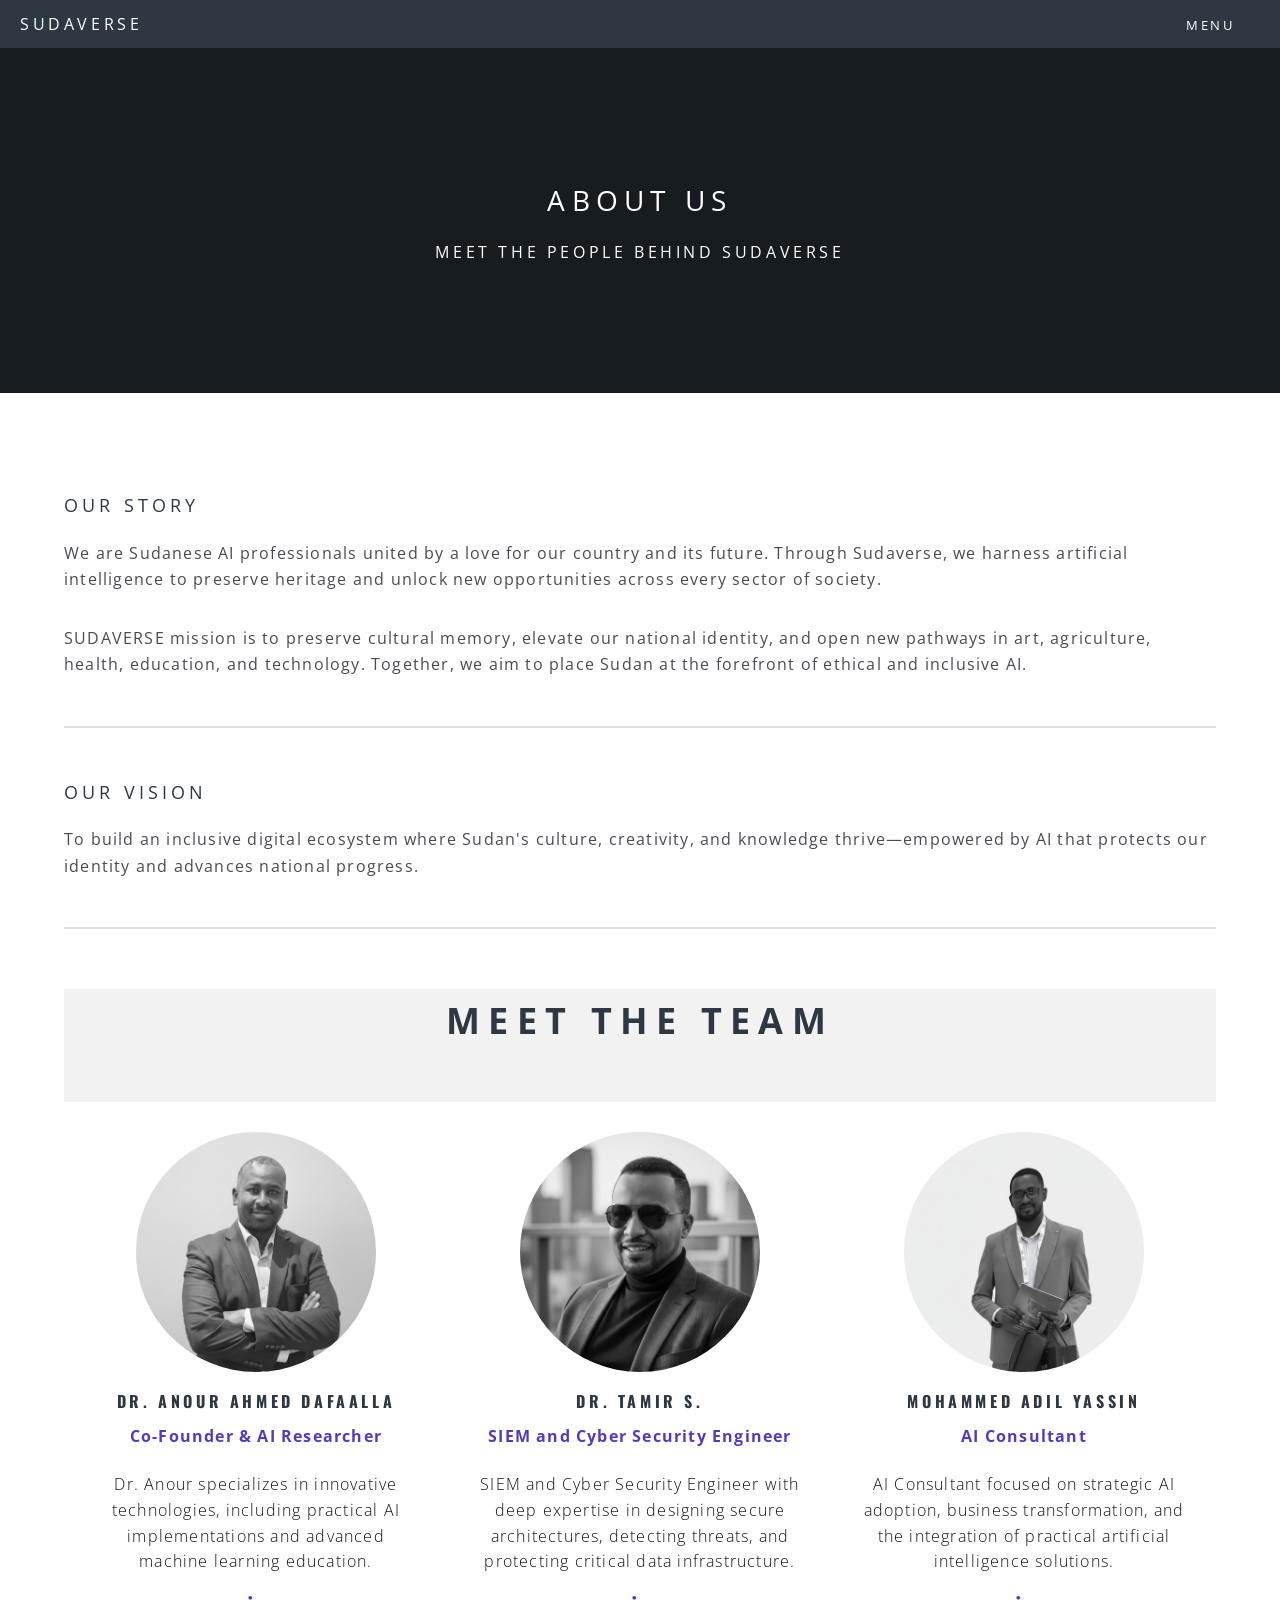
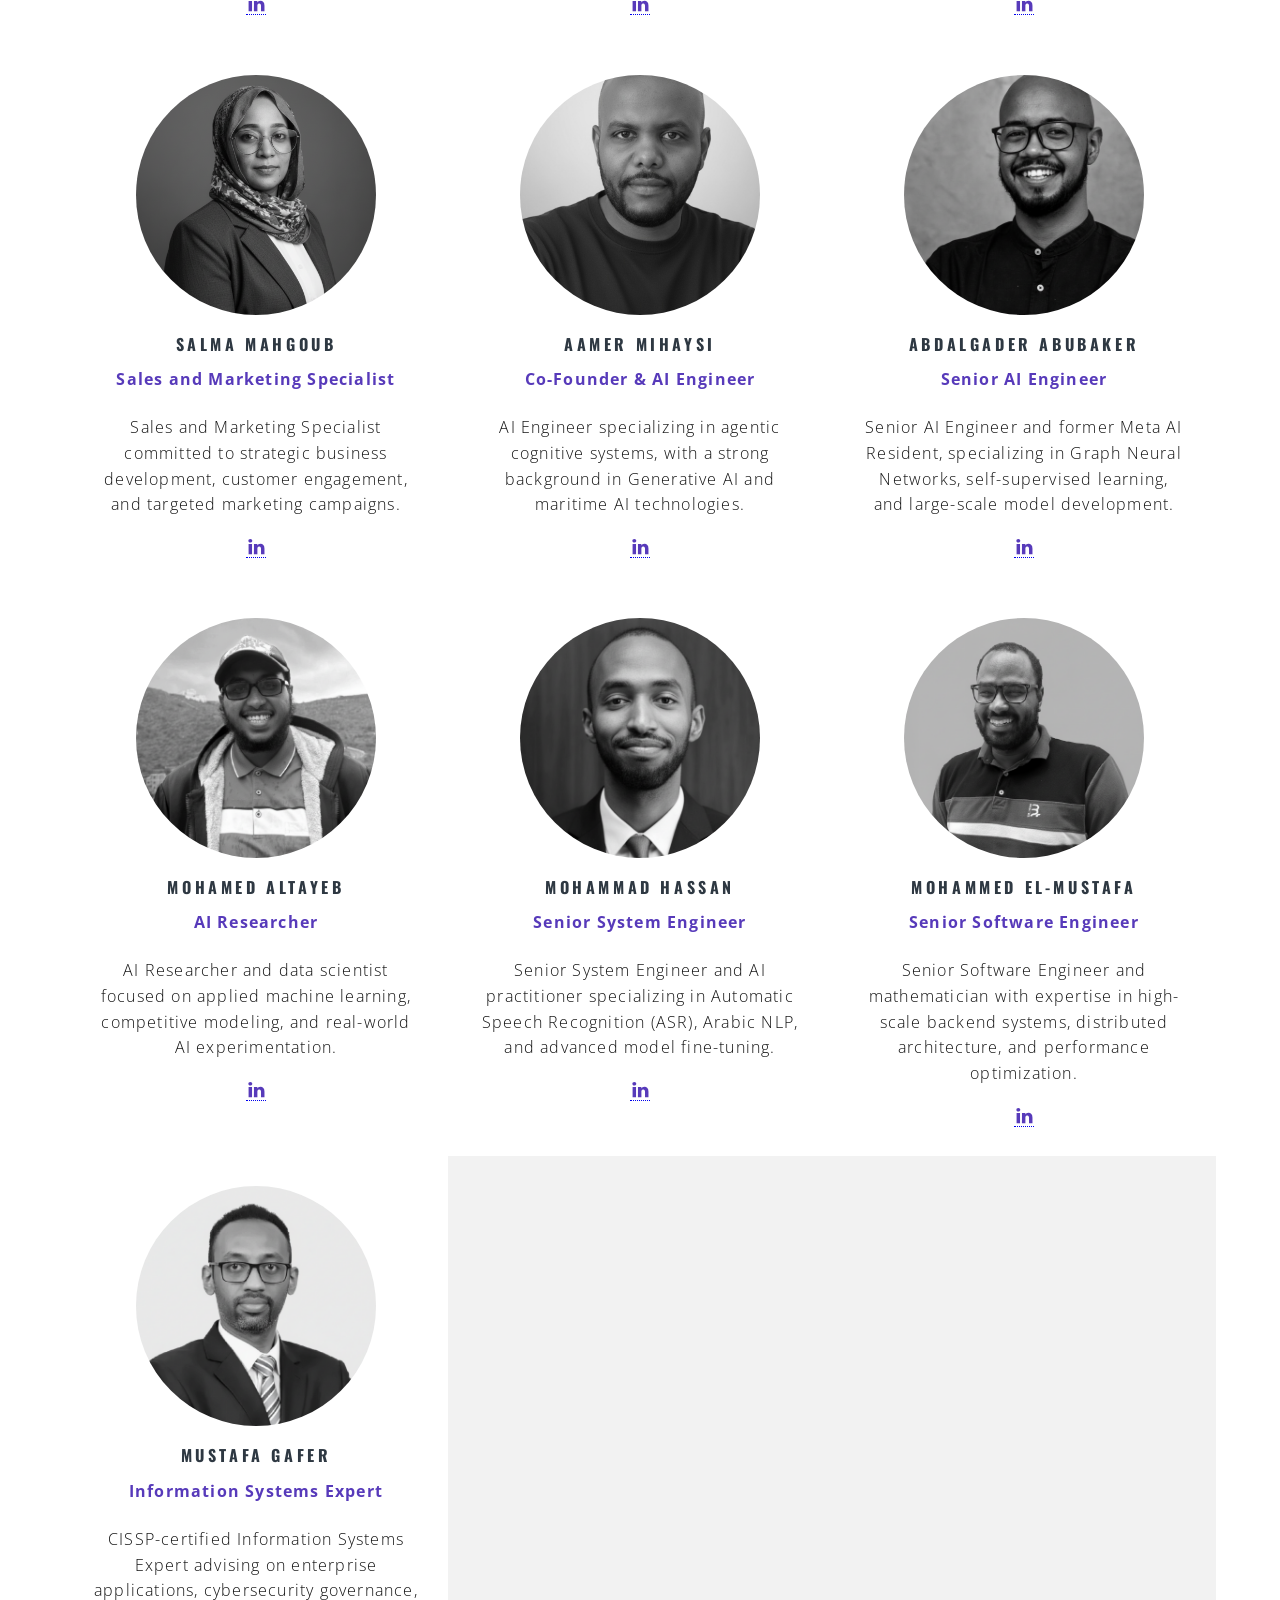
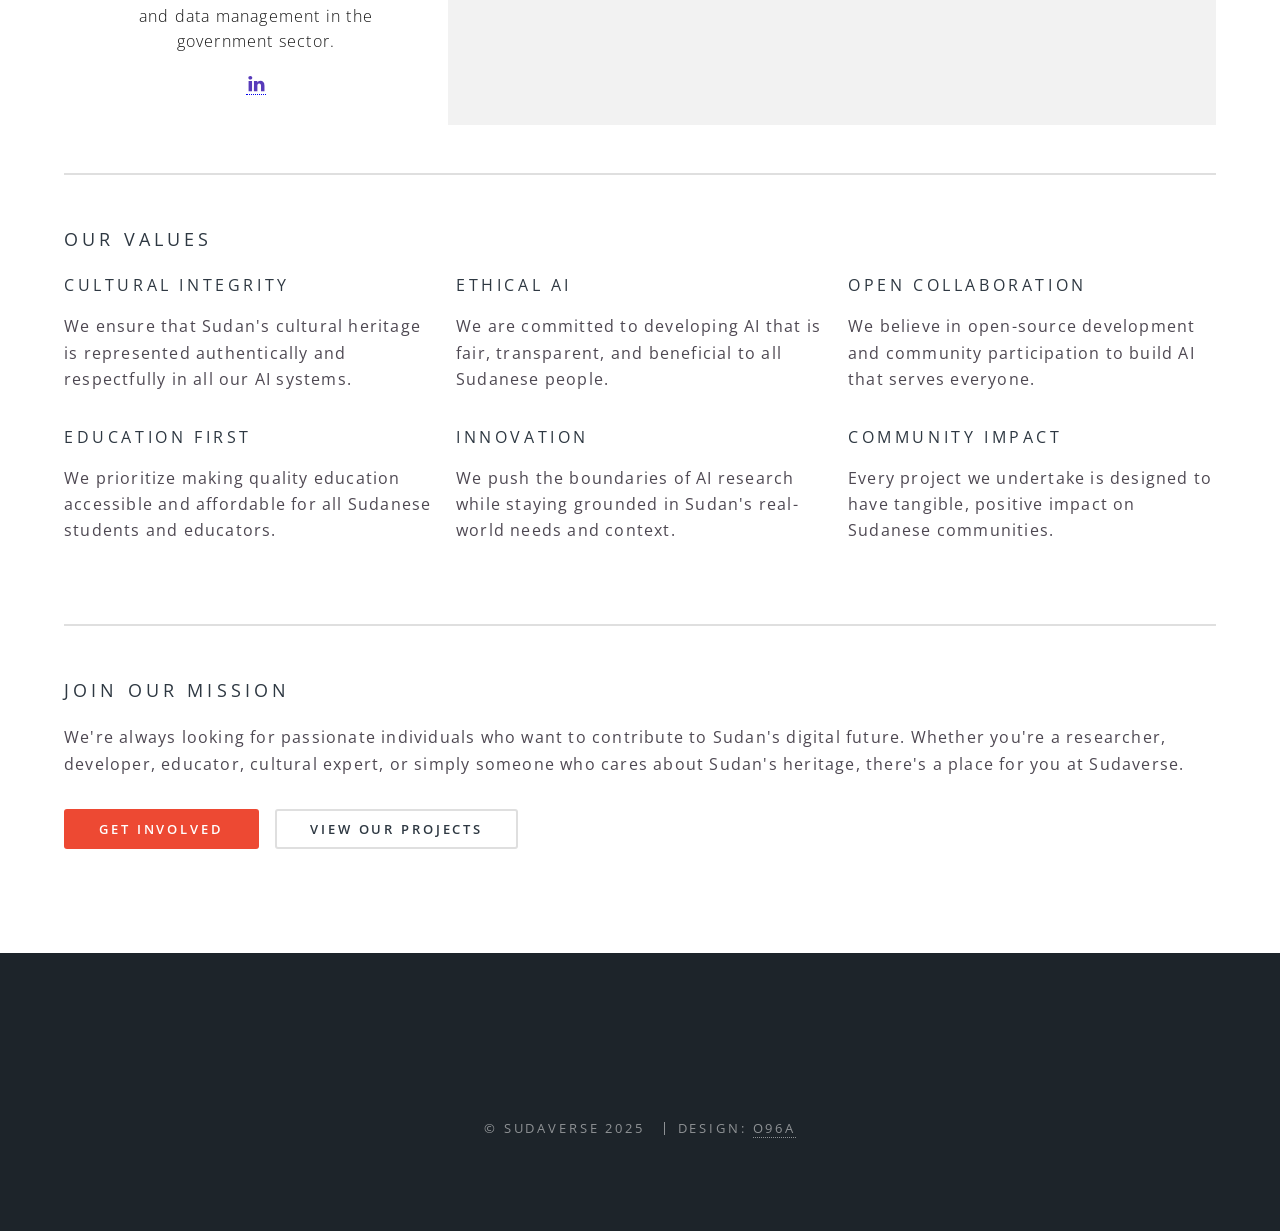
==== commit 0e03ca29: "chore: add remaining assets and updated about.html" ====
--- a/about.html
+++ b/about.html
@@ -94,85 +94,111 @@
                   <div class="u-repeater u-repeater-1">
                     <div class="u-align-center u-container-style u-list-item u-repeater-item u-white u-list-item-1">
                       <div class="u-container-layout u-similar-container u-valign-top u-container-layout-1">
-                        <div alt="" class="u-image u-image-circle u-image-1"></div>
-                        <h3 class="u-align-center u-custom-font u-font-oswald u-text u-text-2">Dr. Ahmed Hassan</h3>
-                        <p class="u-align-center u-text u-text-palette-3-base u-text-3">Co-Founder & Lead AI Researcher</p>
-                        <p class="u-align-center u-text u-text-4">Dr. Hassan specializes in natural language processing and machine learning, leading our efforts in developing culturally-aware language models for Sudanese Arabic.</p>
+                        <div alt="" class="u-image u-image-circle u-image-1" style="background-image: url('images/anwar.png');"></div>
+                        <h3 class="u-align-center u-custom-font u-font-oswald u-text u-text-2">Dr. Anour Ahmed Dafaalla</h3>
+                        <p class="u-align-center u-text u-text-palette-3-base u-text-3">Co-Founder & AI Researcher</p>
+                        <p class="u-align-center u-text u-text-4">Dr. Anour specializes in innovative technologies, including practical AI implementations and advanced machine learning education.</p>
                         <div class="u-social-icons u-spacing-10 u-social-icons-1">
-                          <a class="u-social-url" target="_blank" href="#"><span class="u-icon u-icon-circle u-social-facebook u-social-icon u-icon-1"><svg class="u-svg-link" preserveAspectRatio="xMidYMin slice" viewBox="0 0 112 112"><path d="M75.5,28.8H65.4c-1.5,0-4,0.9-4,4.3v9.4h13.9l-1.5,15.8H61.4v45.1H42.8V58.3h-8.8V42.4h8.8V32.2c0-7.4,3.4-18.8,18.8-18.8h13.8v15.4H75.5z"></path></svg></span></a>
-                          <a class="u-social-url" target="_blank" href="#"><span class="u-icon u-icon-circle u-social-twitter u-social-icon u-icon-2"><svg class="u-svg-link" preserveAspectRatio="xMidYMin slice" viewBox="0 0 112 112"><path d="M92.2,38.2c0,0.8,0,1.6,0,2.3c0,24.3-18.6,52.4-52.6,52.4c-10.6,0.1-20.2-2.9-28.5-8.2c1.4,0.2,2.9,0.2,4.4,0.2c8.7,0,16.7-2.9,23-7.9c-8.1-0.2-14.9-5.5-17.3-12.8c1.1,0.2,2.4,0.2,3.4,0.2c1.6,0,3.3-0.2,4.8-0.7c-8.4-1.6-14.9-9.2-14.9-18c0-0.2,0-0.2,0-0.2c2.5,1.4,5.4,2.2,8.4,2.3c-5-3.3-8.3-8.9-8.3-15.4c0-3.4,1-6.5,2.5-9.2c9.1,11.1,22.7,18.5,38,19.2c-0.2-1.4-0.4-2.8-0.4-4.3c0.1-10,8.3-18.2,18.5-18.2c5.4,0,10.1,2.2,13.5,5.7c4.3-0.8,8.1-2.3,11.7-4.5c-1.4,4.3-4.3,7.9-8.1,10.1c3.7-0.4,7.3-1.4,10.6-2.9C98.9,32.3,95.7,35.5,92.2,38.2z"></path></svg></span></a>
-                          <a class="u-social-url" target="_blank" href="#"><span class="u-icon u-icon-circle u-social-instagram u-social-icon u-icon-3"><svg class="u-svg-link" preserveAspectRatio="xMidYMin slice" viewBox="0 0 112 112"><path d="M55.9,32.9c-12.8,0-23.2,10.4-23.2,23.2s10.4,23.2,23.2,23.2s23.2-10.4,23.2-23.2S68.7,32.9,55.9,32.9z M55.9,69.4c-7.4,0-13.3-6-13.3-13.3c-0.1-7.4,6-13.3,13.3-13.3s13.3,6,13.3,13.3C69.3,63.5,63.3,69.4,55.9,69.4z"></path><path d="M79.7,26.8c-3,0-5.4,2.5-5.4,5.4s2.5,5.4,5.4,5.4c3,0,5.4-2.5,5.4-5.4S82.7,26.8,79.7,26.8z"></path><path d="M78.2,11H33.5C21,11,10.8,21.3,10.8,33.7v44.7c0,12.6,10.2,22.8,22.7,22.8h44.7c12.6,0,22.7-10.2,22.7-22.7V33.7C100.8,21.1,90.6,11,78.2,11z M91,78.4c0,7.1-5.8,12.8-12.8,12.8H33.5c-7.1,0-12.8-5.8-12.8-12.8V33.7c0-7.1,5.8-12.8,12.8-12.8h44.7c7.1,0,12.8,5.8,12.8,12.8V78.4z"></path></svg></span></a>
-                          <a class="u-social-url" target="_blank" href="#"><span class="u-icon u-icon-circle u-social-linkedin u-social-icon u-icon-4"><svg class="u-svg-link" preserveAspectRatio="xMidYMin slice" viewBox="0 0 112 112"><path d="M33.8,96.8H14.5v-58h19.3V96.8z M24.1,30.9L24.1,30.9c-6.6,0-10.8-4.5-10.8-10.1c0-5.8,4.3-10.1,10.9-10.1S34.9,15,35.1,20.8C35.1,26.4,30.8,30.9,24.1,30.9z M103.3,96.8H84.1v-31c0-7.8-2.7-13.1-9.8-13.1c-5.3,0-8.5,3.6-9.9,7.1c-0.6,1.3-0.6,3-0.6,4.8V97H44.5c0,0,0.3-52.6,0-58h19.3v8.2c2.6-3.9,7.2-9.6,17.4-9.6c12.7,0,22.2,8.4,22.2,26.1V96.8z"></path></svg></span></a>
+                          <a class="u-social-url" target="_blank" href="https://www.linkedin.com/in/anwarking/"><span class="u-icon u-icon-circle u-social-linkedin u-social-icon u-icon-4"><svg class="u-svg-link" preserveAspectRatio="xMidYMin slice" viewBox="0 0 112 112"><path d="M33.8,96.8H14.5v-58h19.3V96.8z M24.1,30.9L24.1,30.9c-6.6,0-10.8-4.5-10.8-10.1c0-5.8,4.3-10.1,10.9-10.1S34.9,15,35.1,20.8C35.1,26.4,30.8,30.9,24.1,30.9z M103.3,96.8H84.1v-31c0-7.8-2.7-13.1-9.8-13.1c-5.3,0-8.5,3.6-9.9,7.1c-0.6,1.3-0.6,3-0.6,4.8V97H44.5c0,0,0.3-52.6,0-58h19.3v8.2c2.6-3.9,7.2-9.6,17.4-9.6c12.7,0,22.2,8.4,22.2,26.1V96.8z"></path></svg></span></a>
                         </div>
                       </div>
                     </div>
                     <div class="u-align-center u-container-style u-list-item u-repeater-item u-white u-list-item-2">
                       <div class="u-container-layout u-similar-container u-valign-top u-container-layout-2">
-                        <div alt="" class="u-image u-image-circle u-image-2"></div>
-                        <h3 class="u-align-center u-custom-font u-font-oswald u-text u-text-5">Fatima Mohamed</h3>
-                        <p class="u-align-center u-text u-text-palette-3-base u-text-6">Co-Founder & Cultural Heritage Director</p>
-                        <p class="u-align-center u-text u-text-7">Fatima brings expertise in cultural anthropology and digital preservation, ensuring that our AI projects respect and accurately represent Sudan's rich cultural diversity.</p>
+                        <div alt="" class="u-image u-image-circle u-image-2" style="background-image: url('images/tamir.png');"></div>
+                        <h3 class="u-align-center u-custom-font u-font-oswald u-text u-text-5">Dr. Tamir S.</h3>
+                        <p class="u-align-center u-text u-text-palette-3-base u-text-6">SIEM and Cyber Security Engineer</p>
+                        <p class="u-align-center u-text u-text-7">SIEM and Cyber Security Engineer with deep expertise in designing secure architectures, detecting threats, and protecting critical data infrastructure.</p>
                         <div class="u-social-icons u-spacing-10 u-social-icons-2">
-                          <a class="u-social-url" target="_blank" href="#"><span class="u-icon u-icon-circle u-social-facebook u-social-icon u-icon-5"><svg class="u-svg-link" preserveAspectRatio="xMidYMin slice" viewBox="0 0 112 112"><path d="M75.5,28.8H65.4c-1.5,0-4,0.9-4,4.3v9.4h13.9l-1.5,15.8H61.4v45.1H42.8V58.3h-8.8V42.4h8.8V32.2c0-7.4,3.4-18.8,18.8-18.8h13.8v15.4H75.5z"></path></svg></span></a>
-                          <a class="u-social-url" target="_blank" href="#"><span class="u-icon u-icon-circle u-social-twitter u-social-icon u-icon-6"><svg class="u-svg-link" preserveAspectRatio="xMidYMin slice" viewBox="0 0 112 112"><path d="M92.2,38.2c0,0.8,0,1.6,0,2.3c0,24.3-18.6,52.4-52.6,52.4c-10.6,0.1-20.2-2.9-28.5-8.2c1.4,0.2,2.9,0.2,4.4,0.2c8.7,0,16.7-2.9,23-7.9c-8.1-0.2-14.9-5.5-17.3-12.8c1.1,0.2,2.4,0.2,3.4,0.2c1.6,0,3.3-0.2,4.8-0.7c-8.4-1.6-14.9-9.2-14.9-18c0-0.2,0-0.2,0-0.2c2.5,1.4,5.4,2.2,8.4,2.3c-5-3.3-8.3-8.9-8.3-15.4c0-3.4,1-6.5,2.5-9.2c9.1,11.1,22.7,18.5,38,19.2c-0.2-1.4-0.4-2.8-0.4-4.3c0.1-10,8.3-18.2,18.5-18.2c5.4,0,10.1,2.2,13.5,5.7c4.3-0.8,8.1-2.3,11.7-4.5c-1.4,4.3-4.3,7.9-8.1,10.1c3.7-0.4,7.3-1.4,10.6-2.9C98.9,32.3,95.7,35.5,92.2,38.2z"></path></svg></span></a>
-                          <a class="u-social-url" target="_blank" href="#"><span class="u-icon u-icon-circle u-social-instagram u-social-icon u-icon-7"><svg class="u-svg-link" preserveAspectRatio="xMidYMin slice" viewBox="0 0 112 112"><path d="M55.9,32.9c-12.8,0-23.2,10.4-23.2,23.2s10.4,23.2,23.2,23.2s23.2-10.4,23.2-23.2S68.7,32.9,55.9,32.9z M55.9,69.4c-7.4,0-13.3-6-13.3-13.3c-0.1-7.4,6-13.3,13.3-13.3s13.3,6,13.3,13.3C69.3,63.5,63.3,69.4,55.9,69.4z"></path><path d="M79.7,26.8c-3,0-5.4,2.5-5.4,5.4s2.5,5.4,5.4,5.4c3,0,5.4-2.5,5.4-5.4S82.7,26.8,79.7,26.8z"></path><path d="M78.2,11H33.5C21,11,10.8,21.3,10.8,33.7v44.7c0,12.6,10.2,22.8,22.7,22.8h44.7c12.6,0,22.7-10.2,22.7-22.7V33.7C100.8,21.1,90.6,11,78.2,11z M91,78.4c0,7.1-5.8,12.8-12.8,12.8H33.5c-7.1,0-12.8-5.8-12.8-12.8V33.7c0-7.1,5.8-12.8,12.8-12.8h44.7c7.1,0,12.8,5.8,12.8,12.8V78.4z"></path></svg></span></a>
-                          <a class="u-social-url" target="_blank" href="#"><span class="u-icon u-icon-circle u-social-linkedin u-social-icon u-icon-8"><svg class="u-svg-link" preserveAspectRatio="xMidYMin slice" viewBox="0 0 112 112"><path d="M33.8,96.8H14.5v-58h19.3V96.8z M24.1,30.9L24.1,30.9c-6.6,0-10.8-4.5-10.8-10.1c0-5.8,4.3-10.1,10.9-10.1S34.9,15,35.1,20.8C35.1,26.4,30.8,30.9,24.1,30.9z M103.3,96.8H84.1v-31c0-7.8-2.7-13.1-9.8-13.1c-5.3,0-8.5,3.6-9.9,7.1c-0.6,1.3-0.6,3-0.6,4.8V97H44.5c0,0,0.3-52.6,0-58h19.3v8.2c2.6-3.9,7.2-9.6,17.4-9.6c12.7,0,22.2,8.4,22.2,26.1V96.8z"></path></svg></span></a>
+                          <a class="u-social-url" target="_blank" href="https://www.linkedin.com/in/allamiro/"><span class="u-icon u-icon-circle u-social-linkedin u-social-icon u-icon-8"><svg class="u-svg-link" preserveAspectRatio="xMidYMin slice" viewBox="0 0 112 112"><path d="M33.8,96.8H14.5v-58h19.3V96.8z M24.1,30.9L24.1,30.9c-6.6,0-10.8-4.5-10.8-10.1c0-5.8,4.3-10.1,10.9-10.1S34.9,15,35.1,20.8C35.1,26.4,30.8,30.9,24.1,30.9z M103.3,96.8H84.1v-31c0-7.8-2.7-13.1-9.8-13.1c-5.3,0-8.5,3.6-9.9,7.1c-0.6,1.3-0.6,3-0.6,4.8V97H44.5c0,0,0.3-52.6,0-58h19.3v8.2c2.6-3.9,7.2-9.6,17.4-9.6c12.7,0,22.2,8.4,22.2,26.1V96.8z"></path></svg></span></a>
                         </div>
                       </div>
                     </div>
                     <div class="u-align-center u-container-style u-list-item u-repeater-item u-white u-list-item-3">
                       <div class="u-container-layout u-similar-container u-valign-top u-container-layout-3">
-                        <div alt="" class="u-image u-image-circle u-image-3"></div>
-                        <h3 class="u-align-center u-custom-font u-font-oswald u-text u-text-8">Omar Khalid</h3>
-                        <p class="u-align-center u-text u-text-palette-3-base u-text-9">Lead Software Engineer</p>
-                        <p class="u-align-center u-text u-text-10">Omar is a full-stack engineer with expertise in building scalable AI applications, overseeing the development of our platforms including SudaTutor.</p>
+                        <div alt="" class="u-image u-image-circle u-image-3" style="background-image: url('images/mohammed-adil.png');"></div>
+                        <h3 class="u-align-center u-custom-font u-font-oswald u-text u-text-8">Mohammed Adil Yassin</h3>
+                        <p class="u-align-center u-text u-text-palette-3-base u-text-9">AI Consultant</p>
+                        <p class="u-align-center u-text u-text-10">AI Consultant focused on strategic AI adoption, business transformation, and the integration of practical artificial intelligence solutions.</p>
                         <div class="u-social-icons u-spacing-10 u-social-icons-3">
-                          <a class="u-social-url" target="_blank" href="#"><span class="u-icon u-icon-circle u-social-facebook u-social-icon u-icon-9"><svg class="u-svg-link" preserveAspectRatio="xMidYMin slice" viewBox="0 0 112 112"><path d="M75.5,28.8H65.4c-1.5,0-4,0.9-4,4.3v9.4h13.9l-1.5,15.8H61.4v45.1H42.8V58.3h-8.8V42.4h8.8V32.2c0-7.4,3.4-18.8,18.8-18.8h13.8v15.4H75.5z"></path></svg></span></a>
-                          <a class="u-social-url" target="_blank" href="#"><span class="u-icon u-icon-circle u-social-twitter u-social-icon u-icon-10"><svg class="u-svg-link" preserveAspectRatio="xMidYMin slice" viewBox="0 0 112 112"><path d="M92.2,38.2c0,0.8,0,1.6,0,2.3c0,24.3-18.6,52.4-52.6,52.4c-10.6,0.1-20.2-2.9-28.5-8.2c1.4,0.2,2.9,0.2,4.4,0.2c8.7,0,16.7-2.9,23-7.9c-8.1-0.2-14.9-5.5-17.3-12.8c1.1,0.2,2.4,0.2,3.4,0.2c1.6,0,3.3-0.2,4.8-0.7c-8.4-1.6-14.9-9.2-14.9-18c0-0.2,0-0.2,0-0.2c2.5,1.4,5.4,2.2,8.4,2.3c-5-3.3-8.3-8.9-8.3-15.4c0-3.4,1-6.5,2.5-9.2c9.1,11.1,22.7,18.5,38,19.2c-0.2-1.4-0.4-2.8-0.4-4.3c0.1-10,8.3-18.2,18.5-18.2c5.4,0,10.1,2.2,13.5,5.7c4.3-0.8,8.1-2.3,11.7-4.5c-1.4,4.3-4.3,7.9-8.1,10.1c3.7-0.4,7.3-1.4,10.6-2.9C98.9,32.3,95.7,35.5,92.2,38.2z"></path></svg></span></a>
-                          <a class="u-social-url" target="_blank" href="#"><span class="u-icon u-icon-circle u-social-instagram u-social-icon u-icon-11"><svg class="u-svg-link" preserveAspectRatio="xMidYMin slice" viewBox="0 0 112 112"><path d="M55.9,32.9c-12.8,0-23.2,10.4-23.2,23.2s10.4,23.2,23.2,23.2s23.2-10.4,23.2-23.2S68.7,32.9,55.9,32.9z M55.9,69.4c-7.4,0-13.3-6-13.3-13.3c-0.1-7.4,6-13.3,13.3-13.3s13.3,6,13.3,13.3C69.3,63.5,63.3,69.4,55.9,69.4z"></path><path d="M79.7,26.8c-3,0-5.4,2.5-5.4,5.4s2.5,5.4,5.4,5.4c3,0,5.4-2.5,5.4-5.4S82.7,26.8,79.7,26.8z"></path><path d="M78.2,11H33.5C21,11,10.8,21.3,10.8,33.7v44.7c0,12.6,10.2,22.8,22.7,22.8h44.7c12.6,0,22.7-10.2,22.7-22.7V33.7C100.8,21.1,90.6,11,78.2,11z M91,78.4c0,7.1-5.8,12.8-12.8,12.8H33.5c-7.1,0-12.8-5.8-12.8-12.8V33.7c0-7.1,5.8-12.8,12.8-12.8h44.7c7.1,0,12.8,5.8,12.8,12.8V78.4z"></path></svg></span></a>
-                          <a class="u-social-url" target="_blank" href="#"><span class="u-icon u-icon-circle u-social-linkedin u-social-icon u-icon-12"><svg class="u-svg-link" preserveAspectRatio="xMidYMin slice" viewBox="0 0 112 112"><path d="M33.8,96.8H14.5v-58h19.3V96.8z M24.1,30.9L24.1,30.9c-6.6,0-10.8-4.5-10.8-10.1c0-5.8,4.3-10.1,10.9-10.1S34.9,15,35.1,20.8C35.1,26.4,30.8,30.9,24.1,30.9z M103.3,96.8H84.1v-31c0-7.8-2.7-13.1-9.8-13.1c-5.3,0-8.5,3.6-9.9,7.1c-0.6,1.3-0.6,3-0.6,4.8V97H44.5c0,0,0.3-52.6,0-58h19.3v8.2c2.6-3.9,7.2-9.6,17.4-9.6c12.7,0,22.2,8.4,22.2,26.1V96.8z"></path></svg></span></a>
+                          <a class="u-social-url" target="_blank" href="https://www.linkedin.com/in/mohammed-adil-yassin-b6a835111/"><span class="u-icon u-icon-circle u-social-linkedin u-social-icon u-icon-12"><svg class="u-svg-link" preserveAspectRatio="xMidYMin slice" viewBox="0 0 112 112"><path d="M33.8,96.8H14.5v-58h19.3V96.8z M24.1,30.9L24.1,30.9c-6.6,0-10.8-4.5-10.8-10.1c0-5.8,4.3-10.1,10.9-10.1S34.9,15,35.1,20.8C35.1,26.4,30.8,30.9,24.1,30.9z M103.3,96.8H84.1v-31c0-7.8-2.7-13.1-9.8-13.1c-5.3,0-8.5,3.6-9.9,7.1c-0.6,1.3-0.6,3-0.6,4.8V97H44.5c0,0,0.3-52.6,0-58h19.3v8.2c2.6-3.9,7.2-9.6,17.4-9.6c12.7,0,22.2,8.4,22.2,26.1V96.8z"></path></svg></span></a>
                         </div>
                       </div>
                     </div>
                     <div class="u-align-center u-container-style u-list-item u-repeater-item u-white u-list-item-4">
                       <div class="u-container-layout u-similar-container u-valign-top u-container-layout-4">
-                        <div alt="" class="u-image u-image-circle u-image-4"></div>
-                        <h3 class="u-align-center u-custom-font u-font-oswald u-text u-text-11">Sara Ibrahim</h3>
-                        <p class="u-align-center u-text u-text-palette-3-base u-text-12">Education & Community Manager</p>
-                        <p class="u-align-center u-text u-text-13">Sara is an educator with 12 years of teaching experience, passionate about making quality learning accessible to all Sudanese students through SudaTutor.</p>
+                        <div alt="" class="u-image u-image-circle u-image-4" style="background-image: url('images/salma.png');"></div>
+                        <h3 class="u-align-center u-custom-font u-font-oswald u-text u-text-11">Salma Mahgoub</h3>
+                        <p class="u-align-center u-text u-text-palette-3-base u-text-12">Sales and Marketing Specialist</p>
+                        <p class="u-align-center u-text u-text-13">Sales and Marketing Specialist committed to strategic business development, customer engagement, and targeted marketing campaigns.</p>
                         <div class="u-social-icons u-spacing-10 u-social-icons-4">
-                          <a class="u-social-url" target="_blank" href="#"><span class="u-icon u-icon-circle u-social-facebook u-social-icon u-icon-13"><svg class="u-svg-link" preserveAspectRatio="xMidYMin slice" viewBox="0 0 112 112"><path d="M75.5,28.8H65.4c-1.5,0-4,0.9-4,4.3v9.4h13.9l-1.5,15.8H61.4v45.1H42.8V58.3h-8.8V42.4h8.8V32.2c0-7.4,3.4-18.8,18.8-18.8h13.8v15.4H75.5z"></path></svg></span></a>
-                          <a class="u-social-url" target="_blank" href="#"><span class="u-icon u-icon-circle u-social-twitter u-social-icon u-icon-14"><svg class="u-svg-link" preserveAspectRatio="xMidYMin slice" viewBox="0 0 112 112"><path d="M92.2,38.2c0,0.8,0,1.6,0,2.3c0,24.3-18.6,52.4-52.6,52.4c-10.6,0.1-20.2-2.9-28.5-8.2c1.4,0.2,2.9,0.2,4.4,0.2c8.7,0,16.7-2.9,23-7.9c-8.1-0.2-14.9-5.5-17.3-12.8c1.1,0.2,2.4,0.2,3.4,0.2c1.6,0,3.3-0.2,4.8-0.7c-8.4-1.6-14.9-9.2-14.9-18c0-0.2,0-0.2,0-0.2c2.5,1.4,5.4,2.2,8.4,2.3c-5-3.3-8.3-8.9-8.3-15.4c0-3.4,1-6.5,2.5-9.2c9.1,11.1,22.7,18.5,38,19.2c-0.2-1.4-0.4-2.8-0.4-4.3c0.1-10,8.3-18.2,18.5-18.2c5.4,0,10.1,2.2,13.5,5.7c4.3-0.8,8.1-2.3,11.7-4.5c-1.4,4.3-4.3,7.9-8.1,10.1c3.7-0.4,7.3-1.4,10.6-2.9C98.9,32.3,95.7,35.5,92.2,38.2z"></path></svg></span></a>
-                          <a class="u-social-url" target="_blank" href="#"><span class="u-icon u-icon-circle u-social-instagram u-social-icon u-icon-15"><svg class="u-svg-link" preserveAspectRatio="xMidYMin slice" viewBox="0 0 112 112"><path d="M55.9,32.9c-12.8,0-23.2,10.4-23.2,23.2s10.4,23.2,23.2,23.2s23.2-10.4,23.2-23.2S68.7,32.9,55.9,32.9z M55.9,69.4c-7.4,0-13.3-6-13.3-13.3c-0.1-7.4,6-13.3,13.3-13.3s13.3,6,13.3,13.3C69.3,63.5,63.3,69.4,55.9,69.4z"></path><path d="M79.7,26.8c-3,0-5.4,2.5-5.4,5.4s2.5,5.4,5.4,5.4c3,0,5.4-2.5,5.4-5.4S82.7,26.8,79.7,26.8z"></path><path d="M78.2,11H33.5C21,11,10.8,21.3,10.8,33.7v44.7c0,12.6,10.2,22.8,22.7,22.8h44.7c12.6,0,22.7-10.2,22.7-22.7V33.7C100.8,21.1,90.6,11,78.2,11z M91,78.4c0,7.1-5.8,12.8-12.8,12.8H33.5c-7.1,0-12.8-5.8-12.8-12.8V33.7c0-7.1,5.8-12.8,12.8-12.8h44.7c7.1,0,12.8,5.8,12.8,12.8V78.4z"></path></svg></span></a>
-                          <a class="u-social-url" target="_blank" href="#"><span class="u-icon u-icon-circle u-social-linkedin u-social-icon u-icon-16"><svg class="u-svg-link" preserveAspectRatio="xMidYMin slice" viewBox="0 0 112 112"><path d="M33.8,96.8H14.5v-58h19.3V96.8z M24.1,30.9L24.1,30.9c-6.6,0-10.8-4.5-10.8-10.1c0-5.8,4.3-10.1,10.9-10.1S34.9,15,35.1,20.8C35.1,26.4,30.8,30.9,24.1,30.9z M103.3,96.8H84.1v-31c0-7.8-2.7-13.1-9.8-13.1c-5.3,0-8.5,3.6-9.9,7.1c-0.6,1.3-0.6,3-0.6,4.8V97H44.5c0,0,0.3-52.6,0-58h19.3v8.2c2.6-3.9,7.2-9.6,17.4-9.6c12.7,0,22.2,8.4,22.2,26.1V96.8z"></path></svg></span></a>
+                          <a class="u-social-url" target="_blank" href="https://www.linkedin.com/in/salma-mahgoub-43b37b125/"><span class="u-icon u-icon-circle u-social-linkedin u-social-icon u-icon-16"><svg class="u-svg-link" preserveAspectRatio="xMidYMin slice" viewBox="0 0 112 112"><path d="M33.8,96.8H14.5v-58h19.3V96.8z M24.1,30.9L24.1,30.9c-6.6,0-10.8-4.5-10.8-10.1c0-5.8,4.3-10.1,10.9-10.1S34.9,15,35.1,20.8C35.1,26.4,30.8,30.9,24.1,30.9z M103.3,96.8H84.1v-31c0-7.8-2.7-13.1-9.8-13.1c-5.3,0-8.5,3.6-9.9,7.1c-0.6,1.3-0.6,3-0.6,4.8V97H44.5c0,0,0.3-52.6,0-58h19.3v8.2c2.6-3.9,7.2-9.6,17.4-9.6c12.7,0,22.2,8.4,22.2,26.1V96.8z"></path></svg></span></a>
                         </div>
                       </div>
                     </div>
                     <div class="u-align-center u-container-style u-list-item u-repeater-item u-white u-list-item-5">
                       <div class="u-container-layout u-similar-container u-valign-top u-container-layout-5">
-                        <div alt="" class="u-image u-image-circle u-image-5"></div>
-                        <h3 class="u-align-center u-custom-font u-font-oswald u-text u-text-14">Dr. Yasmin Ali</h3>
-                        <p class="u-align-center u-text u-text-palette-3-base u-text-15">Research Scientist - Computer Vision</p>
-                        <p class="u-align-center u-text u-text-16">Dr. Ali specializes in computer vision and image processing with applications in heritage preservation. Her work focuses on digitizing and analyzing historical artifacts, manuscripts, and architecture. She holds a Ph.D. from a leading international university and has published extensively on AI for cultural preservation.</p>
+                        <div alt="" class="u-image u-image-circle u-image-5" style="background-image: url('images/aamer.jpg');"></div>
+                        <h3 class="u-align-center u-custom-font u-font-oswald u-text u-text-14">Aamer Mihaysi</h3>
+                        <p class="u-align-center u-text u-text-palette-3-base u-text-15">Co-Founder & AI Engineer</p>
+                        <p class="u-align-center u-text u-text-16">AI Engineer specializing in agentic cognitive systems, with a strong background in Generative AI and maritime AI technologies.</p>
                         <div class="u-social-icons u-spacing-10 u-social-icons-5">
-                          <a class="u-social-url" target="_blank" href="#"><span class="u-icon u-icon-circle u-social-facebook u-social-icon u-icon-17"><svg class="u-svg-link" preserveAspectRatio="xMidYMin slice" viewBox="0 0 112 112"><path d="M75.5,28.8H65.4c-1.5,0-4,0.9-4,4.3v9.4h13.9l-1.5,15.8H61.4v45.1H42.8V58.3h-8.8V42.4h8.8V32.2c0-7.4,3.4-18.8,18.8-18.8h13.8v15.4H75.5z"></path></svg></span></a>
-                          <a class="u-social-url" target="_blank" href="#"><span class="u-icon u-icon-circle u-social-twitter u-social-icon u-icon-18"><svg class="u-svg-link" preserveAspectRatio="xMidYMin slice" viewBox="0 0 112 112"><path d="M92.2,38.2c0,0.8,0,1.6,0,2.3c0,24.3-18.6,52.4-52.6,52.4c-10.6,0.1-20.2-2.9-28.5-8.2c1.4,0.2,2.9,0.2,4.4,0.2c8.7,0,16.7-2.9,23-7.9c-8.1-0.2-14.9-5.5-17.3-12.8c1.1,0.2,2.4,0.2,3.4,0.2c1.6,0,3.3-0.2,4.8-0.7c-8.4-1.6-14.9-9.2-14.9-18c0-0.2,0-0.2,0-0.2c2.5,1.4,5.4,2.2,8.4,2.3c-5-3.3-8.3-8.9-8.3-15.4c0-3.4,1-6.5,2.5-9.2c9.1,11.1,22.7,18.5,38,19.2c-0.2-1.4-0.4-2.8-0.4-4.3c0.1-10,8.3-18.2,18.5-18.2c5.4,0,10.1,2.2,13.5,5.7c4.3-0.8,8.1-2.3,11.7-4.5c-1.4,4.3-4.3,7.9-8.1,10.1c3.7-0.4,7.3-1.4,10.6-2.9C98.9,32.3,95.7,35.5,92.2,38.2z"></path></svg></span></a>
-                          <a class="u-social-url" target="_blank" href="#"><span class="u-icon u-icon-circle u-social-instagram u-social-icon u-icon-19"><svg class="u-svg-link" preserveAspectRatio="xMidYMin slice" viewBox="0 0 112 112"><path d="M55.9,32.9c-12.8,0-23.2,10.4-23.2,23.2s10.4,23.2,23.2,23.2s23.2-10.4,23.2-23.2S68.7,32.9,55.9,32.9z M55.9,69.4c-7.4,0-13.3-6-13.3-13.3c-0.1-7.4,6-13.3,13.3-13.3s13.3,6,13.3,13.3C69.3,63.5,63.3,69.4,55.9,69.4z"></path><path d="M79.7,26.8c-3,0-5.4,2.5-5.4,5.4s2.5,5.4,5.4,5.4c3,0,5.4-2.5,5.4-5.4S82.7,26.8,79.7,26.8z"></path><path d="M78.2,11H33.5C21,11,10.8,21.3,10.8,33.7v44.7c0,12.6,10.2,22.8,22.7,22.8h44.7c12.6,0,22.7-10.2,22.7-22.7V33.7C100.8,21.1,90.6,11,78.2,11z M91,78.4c0,7.1-5.8,12.8-12.8,12.8H33.5c-7.1,0-12.8-5.8-12.8-12.8V33.7c0-7.1,5.8-12.8,12.8-12.8h44.7c7.1,0,12.8,5.8,12.8,12.8V78.4z"></path></svg></span></a>
-                          <a class="u-social-url" target="_blank" href="#"><span class="u-icon u-icon-circle u-social-linkedin u-social-icon u-icon-20"><svg class="u-svg-link" preserveAspectRatio="xMidYMin slice" viewBox="0 0 112 112"><path d="M33.8,96.8H14.5v-58h19.3V96.8z M24.1,30.9L24.1,30.9c-6.6,0-10.8-4.5-10.8-10.1c0-5.8,4.3-10.1,10.9-10.1S34.9,15,35.1,20.8C35.1,26.4,30.8,30.9,24.1,30.9z M103.3,96.8H84.1v-31c0-7.8-2.7-13.1-9.8-13.1c-5.3,0-8.5,3.6-9.9,7.1c-0.6,1.3-0.6,3-0.6,4.8V97H44.5c0,0,0.3-52.6,0-58h19.3v8.2c2.6-3.9,7.2-9.6,17.4-9.6c12.7,0,22.2,8.4,22.2,26.1V96.8z"></path></svg></span></a>
+                          <a class="u-social-url" target="_blank" href="https://www.linkedin.com/in/mihaysi/"><span class="u-icon u-icon-circle u-social-linkedin u-social-icon u-icon-20"><svg class="u-svg-link" preserveAspectRatio="xMidYMin slice" viewBox="0 0 112 112"><path d="M33.8,96.8H14.5v-58h19.3V96.8z M24.1,30.9L24.1,30.9c-6.6,0-10.8-4.5-10.8-10.1c0-5.8,4.3-10.1,10.9-10.1S34.9,15,35.1,20.8C35.1,26.4,30.8,30.9,24.1,30.9z M103.3,96.8H84.1v-31c0-7.8-2.7-13.1-9.8-13.1c-5.3,0-8.5,3.6-9.9,7.1c-0.6,1.3-0.6,3-0.6,4.8V97H44.5c0,0,0.3-52.6,0-58h19.3v8.2c2.6-3.9,7.2-9.6,17.4-9.6c12.7,0,22.2,8.4,22.2,26.1V96.8z"></path></svg></span></a>
                         </div>
                       </div>
                     </div>
                     <div class="u-align-center u-container-style u-list-item u-repeater-item u-white u-list-item-6">
                       <div class="u-container-layout u-similar-container u-valign-top u-container-layout-6">
-                        <div alt="" class="u-image u-image-circle u-image-6"></div>
-                        <h3 class="u-align-center u-custom-font u-font-oswald u-text u-text-17">Lina Musa</h3>
-                        <p class="u-align-center u-text u-text-palette-3-base u-text-18">AI Ethics Specialist</p>
-                        <p class="u-align-center u-text u-text-19">Lina focuses on ensuring that all Sudaverse AI projects are developed and deployed with the highest standards of fairness, transparency, and inclusivity.</p>
+                        <div alt="" class="u-image u-image-circle u-image-6" style="background-image: url('images/abdalgader.png');"></div>
+                        <h3 class="u-align-center u-custom-font u-font-oswald u-text u-text-17">Abdalgader Abubaker</h3>
+                        <p class="u-align-center u-text u-text-palette-3-base u-text-18">Senior AI Engineer</p>
+                        <p class="u-align-center u-text u-text-19">Senior AI Engineer and former Meta AI Resident, specializing in Graph Neural Networks, self-supervised learning, and large-scale model development.</p>
                         <div class="u-social-icons u-spacing-10 u-social-icons-6">
-                          <a class="u-social-url" target="_blank" href="#"><span class="u-icon u-icon-circle u-social-facebook u-social-icon u-icon-21"><svg class="u-svg-link" preserveAspectRatio="xMidYMin slice" viewBox="0 0 112 112"><path d="M75.5,28.8H65.4c-1.5,0-4,0.9-4,4.3v9.4h13.9l-1.5,15.8H61.4v45.1H42.8V58.3h-8.8V42.4h8.8V32.2c0-7.4,3.4-18.8,18.8-18.8h13.8v15.4H75.5z"></path></svg></span></a>
-                          <a class="u-social-url" target="_blank" href="#"><span class="u-icon u-icon-circle u-social-twitter u-social-icon u-icon-22"><svg class="u-svg-link" preserveAspectRatio="xMidYMin slice" viewBox="0 0 112 112"><path d="M92.2,38.2c0,0.8,0,1.6,0,2.3c0,24.3-18.6,52.4-52.6,52.4c-10.6,0.1-20.2-2.9-28.5-8.2c1.4,0.2,2.9,0.2,4.4,0.2c8.7,0,16.7-2.9,23-7.9c-8.1-0.2-14.9-5.5-17.3-12.8c1.1,0.2,2.4,0.2,3.4,0.2c1.6,0,3.3-0.2,4.8-0.7c-8.4-1.6-14.9-9.2-14.9-18c0-0.2,0-0.2,0-0.2c2.5,1.4,5.4,2.2,8.4,2.3c-5-3.3-8.3-8.9-8.3-15.4c0-3.4,1-6.5,2.5-9.2c9.1,11.1,22.7,18.5,38,19.2c-0.2-1.4-0.4-2.8-0.4-4.3c0.1-10,8.3-18.2,18.5-18.2c5.4,0,10.1,2.2,13.5,5.7c4.3-0.8,8.1-2.3,11.7-4.5c-1.4,4.3-4.3,7.9-8.1,10.1c3.7-0.4,7.3-1.4,10.6-2.9C98.9,32.3,95.7,35.5,92.2,38.2z"></path></svg></span></a>
-                          <a class="u-social-url" target="_blank" href="#"><span class="u-icon u-icon-circle u-social-instagram u-social-icon u-icon-23"><svg class="u-svg-link" preserveAspectRatio="xMidYMin slice" viewBox="0 0 112 112"><path d="M55.9,32.9c-12.8,0-23.2,10.4-23.2,23.2s10.4,23.2,23.2,23.2s23.2-10.4,23.2-23.2S68.7,32.9,55.9,32.9z M55.9,69.4c-7.4,0-13.3-6-13.3-13.3c-0.1-7.4,6-13.3,13.3-13.3s13.3,6,13.3,13.3C69.3,63.5,63.3,69.4,55.9,69.4z"></path><path d="M79.7,26.8c-3,0-5.4,2.5-5.4,5.4s2.5,5.4,5.4,5.4c3,0,5.4-2.5,5.4-5.4S82.7,26.8,79.7,26.8z"></path><path d="M78.2,11H33.5C21,11,10.8,21.3,10.8,33.7v44.7c0,12.6,10.2,22.8,22.7,22.8h44.7c12.6,0,22.7-10.2,22.7-22.7V33.7C100.8,21.1,90.6,11,78.2,11z M91,78.4c0,7.1-5.8,12.8-12.8,12.8H33.5c-7.1,0-12.8-5.8-12.8-12.8V33.7c0-7.1,5.8-12.8,12.8-12.8h44.7c7.1,0,12.8,5.8,12.8,12.8V78.4z"></path></svg></span></a>
-                          <a class="u-social-url" target="_blank" href="#"><span class="u-icon u-icon-circle u-social-linkedin u-social-icon u-icon-24"><svg class="u-svg-link" preserveAspectRatio="xMidYMin slice" viewBox="0 0 112 112"><path d="M33.8,96.8H14.5v-58h19.3V96.8z M24.1,30.9L24.1,30.9c-6.6,0-10.8-4.5-10.8-10.1c0-5.8,4.3-10.1,10.9-10.1S34.9,15,35.1,20.8C35.1,26.4,30.8,30.9,24.1,30.9z M103.3,96.8H84.1v-31c0-7.8-2.7-13.1-9.8-13.1c-5.3,0-8.5,3.6-9.9,7.1c-0.6,1.3-0.6,3-0.6,4.8V97H44.5c0,0,0.3-52.6,0-58h19.3v8.2c2.6-3.9,7.2-9.6,17.4-9.6c12.7,0,22.2,8.4,22.2,26.1V96.8z"></path></svg></span></a>
+                          <a class="u-social-url" target="_blank" href="https://www.linkedin.com/in/abdalgader-abubaker/"><span class="u-icon u-icon-circle u-social-linkedin u-social-icon u-icon-24"><svg class="u-svg-link" preserveAspectRatio="xMidYMin slice" viewBox="0 0 112 112"><path d="M33.8,96.8H14.5v-58h19.3V96.8z M24.1,30.9L24.1,30.9c-6.6,0-10.8-4.5-10.8-10.1c0-5.8,4.3-10.1,10.9-10.1S34.9,15,35.1,20.8C35.1,26.4,30.8,30.9,24.1,30.9z M103.3,96.8H84.1v-31c0-7.8-2.7-13.1-9.8-13.1c-5.3,0-8.5,3.6-9.9,7.1c-0.6,1.3-0.6,3-0.6,4.8V97H44.5c0,0,0.3-52.6,0-58h19.3v8.2c2.6-3.9,7.2-9.6,17.4-9.6c12.7,0,22.2,8.4,22.2,26.1V96.8z"></path></svg></span></a>
+                        </div>
+                      </div>
+                    </div>
+                    <div class="u-align-center u-container-style u-list-item u-repeater-item u-white u-list-item-7">
+                      <div class="u-container-layout u-similar-container u-valign-top u-container-layout-7">
+                        <div alt="" class="u-image u-image-circle u-image-7" style="background-image: url('images/mohamed-altayeb.png');"></div>
+                        <h3 class="u-align-center u-custom-font u-font-oswald u-text u-text-20">Mohamed Altayeb</h3>
+                        <p class="u-align-center u-text u-text-palette-3-base u-text-21">AI Researcher</p>
+                        <p class="u-align-center u-text u-text-22">AI Researcher and data scientist focused on applied machine learning, competitive modeling, and real-world AI experimentation.</p>
+                        <div class="u-social-icons u-spacing-10 u-social-icons-7">
+                          <a class="u-social-url" target="_blank" href="https://www.linkedin.com/in/mohammad2012191/"><span class="u-icon u-icon-circle u-social-linkedin u-social-icon u-icon-25"><svg class="u-svg-link" preserveAspectRatio="xMidYMin slice" viewBox="0 0 112 112"><path d="M33.8,96.8H14.5v-58h19.3V96.8z M24.1,30.9L24.1,30.9c-6.6,0-10.8-4.5-10.8-10.1c0-5.8,4.3-10.1,10.9-10.1S34.9,15,35.1,20.8C35.1,26.4,30.8,30.9,24.1,30.9z M103.3,96.8H84.1v-31c0-7.8-2.7-13.1-9.8-13.1c-5.3,0-8.5,3.6-9.9,7.1c-0.6,1.3-0.6,3-0.6,4.8V97H44.5c0,0,0.3-52.6,0-58h19.3v8.2c2.6-3.9,7.2-9.6,17.4-9.6c12.7,0,22.2,8.4,22.2,26.1V96.8z"></path></svg></span></a>
+                        </div>
+                      </div>
+                    </div>
+                    <div class="u-align-center u-container-style u-list-item u-repeater-item u-white u-list-item-8">
+                      <div class="u-container-layout u-similar-container u-valign-top u-container-layout-8">
+                        <div alt="" class="u-image u-image-circle u-image-8" style="background-image: url('images/mohammad-hassan.png');"></div>
+                        <h3 class="u-align-center u-custom-font u-font-oswald u-text u-text-23">Mohammad Hassan</h3>
+                        <p class="u-align-center u-text u-text-palette-3-base u-text-24">Senior System Engineer</p>
+                        <p class="u-align-center u-text u-text-25">Senior System Engineer and AI practitioner specializing in Automatic Speech Recognition (ASR), Arabic NLP, and advanced model fine-tuning.</p>
+                        <div class="u-social-icons u-spacing-10 u-social-icons-8">
+                          <a class="u-social-url" target="_blank" href="https://www.linkedin.com/in/mohammad-jamalaldeen/"><span class="u-icon u-icon-circle u-social-linkedin u-social-icon u-icon-26"><svg class="u-svg-link" preserveAspectRatio="xMidYMin slice" viewBox="0 0 112 112"><path d="M33.8,96.8H14.5v-58h19.3V96.8z M24.1,30.9L24.1,30.9c-6.6,0-10.8-4.5-10.8-10.1c0-5.8,4.3-10.1,10.9-10.1S34.9,15,35.1,20.8C35.1,26.4,30.8,30.9,24.1,30.9z M103.3,96.8H84.1v-31c0-7.8-2.7-13.1-9.8-13.1c-5.3,0-8.5,3.6-9.9,7.1c-0.6,1.3-0.6,3-0.6,4.8V97H44.5c0,0,0.3-52.6,0-58h19.3v8.2c2.6-3.9,7.2-9.6,17.4-9.6c12.7,0,22.2,8.4,22.2,26.1V96.8z"></path></svg></span></a>
+                        </div>
+                      </div>
+                    </div>
+                    <div class="u-align-center u-container-style u-list-item u-repeater-item u-white u-list-item-9">
+                      <div class="u-container-layout u-similar-container u-valign-top u-container-layout-9">
+                        <div alt="" class="u-image u-image-circle u-image-9" style="background-image: url('images/mohammed-elmustafa.png');"></div>
+                        <h3 class="u-align-center u-custom-font u-font-oswald u-text u-text-26">Mohammed El-Mustafa</h3>
+                        <p class="u-align-center u-text u-text-palette-3-base u-text-27">Senior Software Engineer</p>
+                        <p class="u-align-center u-text u-text-28">Senior Software Engineer and mathematician with expertise in high-scale backend systems, distributed architecture, and performance optimization.</p>
+                        <div class="u-social-icons u-spacing-10 u-social-icons-9">
+                          <a class="u-social-url" target="_blank" href="https://www.linkedin.com/in/mohammed-el-mustafa-ahmed/"><span class="u-icon u-icon-circle u-social-linkedin u-social-icon u-icon-27"><svg class="u-svg-link" preserveAspectRatio="xMidYMin slice" viewBox="0 0 112 112"><path d="M33.8,96.8H14.5v-58h19.3V96.8z M24.1,30.9L24.1,30.9c-6.6,0-10.8-4.5-10.8-10.1c0-5.8,4.3-10.1,10.9-10.1S34.9,15,35.1,20.8C35.1,26.4,30.8,30.9,24.1,30.9z M103.3,96.8H84.1v-31c0-7.8-2.7-13.1-9.8-13.1c-5.3,0-8.5,3.6-9.9,7.1c-0.6,1.3-0.6,3-0.6,4.8V97H44.5c0,0,0.3-52.6,0-58h19.3v8.2c2.6-3.9,7.2-9.6,17.4-9.6c12.7,0,22.2,8.4,22.2,26.1V96.8z"></path></svg></span></a>
+                        </div>
+                      </div>
+                    </div>
+                    <div class="u-align-center u-container-style u-list-item u-repeater-item u-white u-list-item-10">
+                      <div class="u-container-layout u-similar-container u-valign-top u-container-layout-10">
+                        <div alt="" class="u-image u-image-circle u-image-10" style="background-image: url('images/mustafa-gafer.png');"></div>
+                        <h3 class="u-align-center u-custom-font u-font-oswald u-text u-text-29">Mustafa Gafer</h3>
+                        <p class="u-align-center u-text u-text-palette-3-base u-text-30">Information Systems Expert</p>
+                        <p class="u-align-center u-text u-text-31">CISSP-certified Information Systems Expert advising on enterprise applications, cybersecurity governance, and data management in the government sector.</p>
+                        <div class="u-social-icons u-spacing-10 u-social-icons-10">
+                          <a class="u-social-url" target="_blank" href="https://www.linkedin.com/in/mustafagafar/"><span class="u-icon u-icon-circle u-social-linkedin u-social-icon u-icon-28"><svg class="u-svg-link" preserveAspectRatio="xMidYMin slice" viewBox="0 0 112 112"><path d="M33.8,96.8H14.5v-58h19.3V96.8z M24.1,30.9L24.1,30.9c-6.6,0-10.8-4.5-10.8-10.1c0-5.8,4.3-10.1,10.9-10.1S34.9,15,35.1,20.8C35.1,26.4,30.8,30.9,24.1,30.9z M103.3,96.8H84.1v-31c0-7.8-2.7-13.1-9.8-13.1c-5.3,0-8.5,3.6-9.9,7.1c-0.6,1.3-0.6,3-0.6,4.8V97H44.5c0,0,0.3-52.6,0-58h19.3v8.2c2.6-3.9,7.2-9.6,17.4-9.6c12.7,0,22.2,8.4,22.2,26.1V96.8z"></path></svg></span></a>
                         </div>
                       </div>
                     </div>
--- a/assets/css/about-nicepage-team-block.css
+++ b/assets/css/about-nicepage-team-block.css
@@ -43,7 +43,11 @@
 .u-section-1 .u-list-item-3,
 .u-section-1 .u-list-item-4,
 .u-section-1 .u-list-item-5,
-.u-section-1 .u-list-item-6 {
+.u-section-1 .u-list-item-6,
+.u-section-1 .u-list-item-7,
+.u-section-1 .u-list-item-8,
+.u-section-1 .u-list-item-9,
+.u-section-1 .u-list-item-10 {
   background-image: none;
   background-color: #ffffff;
   border-radius: 0;
@@ -56,7 +60,11 @@
 .u-section-1 .u-container-layout-3,
 .u-section-1 .u-container-layout-4,
 .u-section-1 .u-container-layout-5,
-.u-section-1 .u-container-layout-6 {
+.u-section-1 .u-container-layout-6,
+.u-section-1 .u-container-layout-7,
+.u-section-1 .u-container-layout-8,
+.u-section-1 .u-container-layout-9,
+.u-section-1 .u-container-layout-10 {
   padding: 30px;
   display: flex;
   flex-direction: column;
@@ -70,7 +78,11 @@
 .u-section-1 .u-image-3,
 .u-section-1 .u-image-4,
 .u-section-1 .u-image-5,
-.u-section-1 .u-image-6 {
+.u-section-1 .u-image-6,
+.u-section-1 .u-image-7,
+.u-section-1 .u-image-8,
+.u-section-1 .u-image-9,
+.u-section-1 .u-image-10 {
   width: 240px;
   height: 240px;
   background-position: 50% 50%;
@@ -105,21 +117,43 @@
   background-image: url("https://assets.nicepagecdn.com/d2cc3eaa/460597/images/6.jpg");
 }
 
-/* Names - Oswald Font, Uppercase, 1.5rem */
+.u-section-1 .u-image-7 {
+  background-image: url("../../../images/mohamed-altayeb.png");
+}
+
+.u-section-1 .u-image-8 {
+  background-image: url("../../../images/mohammad-hassan.png");
+}
+
+.u-section-1 .u-image-9 {
+  background-image: url("../../../images/mohammed-elmustafa.png");
+}
+
+.u-section-1 .u-image-10 {
+  background-image: url("../../../images/mustafa-gafer.png");
+}
+
+/* Names - Oswald Font, Uppercase, 1rem */
 .u-section-1 .u-text-2,
 .u-section-1 .u-text-5,
 .u-section-1 .u-text-8,
 .u-section-1 .u-text-11,
 .u-section-1 .u-text-14,
-.u-section-1 .u-text-17 {
+.u-section-1 .u-text-17,
+.u-section-1 .u-text-20,
+.u-section-1 .u-text-23,
+.u-section-1 .u-text-26,
+.u-section-1 .u-text-29 {
   font-family: 'Oswald', sans-serif;
-  font-size: 1.5rem;
+  font-size: 1rem;
   text-transform: uppercase;
   font-weight: 700;
   margin-top: 20px;
   margin-bottom: 0;
   color: #111111;
   text-align: center;
+  white-space: nowrap;
+  line-height: 1.2;
 }
 
 /* Titles/Positions - Open Sans, Bold, Purple Color */
@@ -128,7 +162,11 @@
 .u-section-1 .u-text-9,
 .u-section-1 .u-text-12,
 .u-section-1 .u-text-15,
-.u-section-1 .u-text-18 {
+.u-section-1 .u-text-18,
+.u-section-1 .u-text-21,
+.u-section-1 .u-text-24,
+.u-section-1 .u-text-27,
+.u-section-1 .u-text-30 {
   font-family: 'Open Sans', Arial, sans-serif;
   font-size: 1rem;
   font-weight: 700;
@@ -143,7 +181,11 @@
 .u-section-1 .u-text-10,
 .u-section-1 .u-text-13,
 .u-section-1 .u-text-16,
-.u-section-1 .u-text-19 {
+.u-section-1 .u-text-19,
+.u-section-1 .u-text-22,
+.u-section-1 .u-text-25,
+.u-section-1 .u-text-28,
+.u-section-1 .u-text-31 {
   font-family: 'Open Sans', Arial, sans-serif;
   font-size: 1rem;
   margin-top: 23px;
@@ -161,12 +203,16 @@
 .u-section-1 .u-social-icons-3,
 .u-section-1 .u-social-icons-4,
 .u-section-1 .u-social-icons-5,
-.u-section-1 .u-social-icons-6 {
+.u-section-1 .u-social-icons-6,
+.u-section-1 .u-social-icons-7,
+.u-section-1 .u-social-icons-8,
+.u-section-1 .u-social-icons-9,
+.u-section-1 .u-social-icons-10 {
   white-space: nowrap;
-  height: 27px;
-  min-height: 16px;
-  width: 138px;
-  min-width: 94px;
+  height: 20px;
+  min-height: 20px;
+  width: auto;
+  min-width: auto;
   margin: 20px auto 0;
   display: flex;
   justify-content: center;
@@ -183,8 +229,15 @@
 /* Individual Social Icons */
 .u-section-1 .u-icon {
   display: inline-block;
-  width: 27px;
-  height: 27px;
+  width: 20px;
+  height: 20px;
+}
+
+/* Force consistent social icon size for this section (override conflicts) */
+.u-section-1 .u-social-icon,
+.u-section-1 .u-icon {
+  width: 20px !important;
+  height: 20px !important;
 }
 
 .u-section-1 .u-icon-circle {
@@ -207,6 +260,15 @@
   width: 100%;
   height: 100%;
   fill: #000000;
+}
+
+/* LinkedIn Icon - inherit parent color (allow currentColor) */
+.u-section-1 .u-social-linkedin svg path {
+  fill: currentColor !important;
+}
+
+.u-section-1 .u-social-linkedin:hover svg path {
+  fill: currentColor !important;
 }
 
 /* Specific icon sizes */
@@ -233,12 +295,16 @@
 .u-section-1 .u-icon-21,
 .u-section-1 .u-icon-22,
 .u-section-1 .u-icon-23,
-.u-section-1 .u-icon-24 {
+.u-section-1 .u-icon-24,
+.u-section-1 .u-icon-25,
+.u-section-1 .u-icon-26,
+.u-section-1 .u-icon-27,
+.u-section-1 .u-icon-28 {
   height: 100%;
 }
 
-/* Footer Attribution Text */
-.u-section-1 .u-text-20 {
+/* Footer Attribution Text (renamed to avoid conflict with team name class .u-text-20) */
+.u-section-1 .u-text-attribution {
   font-style: normal;
   text-align: center;
   margin: 36px auto 60px;
@@ -287,7 +353,11 @@
   .u-section-1 .u-container-layout-3,
   .u-section-1 .u-container-layout-4,
   .u-section-1 .u-container-layout-5,
-  .u-section-1 .u-container-layout-6 {
+  .u-section-1 .u-container-layout-6,
+  .u-section-1 .u-container-layout-7,
+  .u-section-1 .u-container-layout-8,
+  .u-section-1 .u-container-layout-9,
+  .u-section-1 .u-container-layout-10 {
     padding-left: 10px;
     padding-right: 10px;
   }
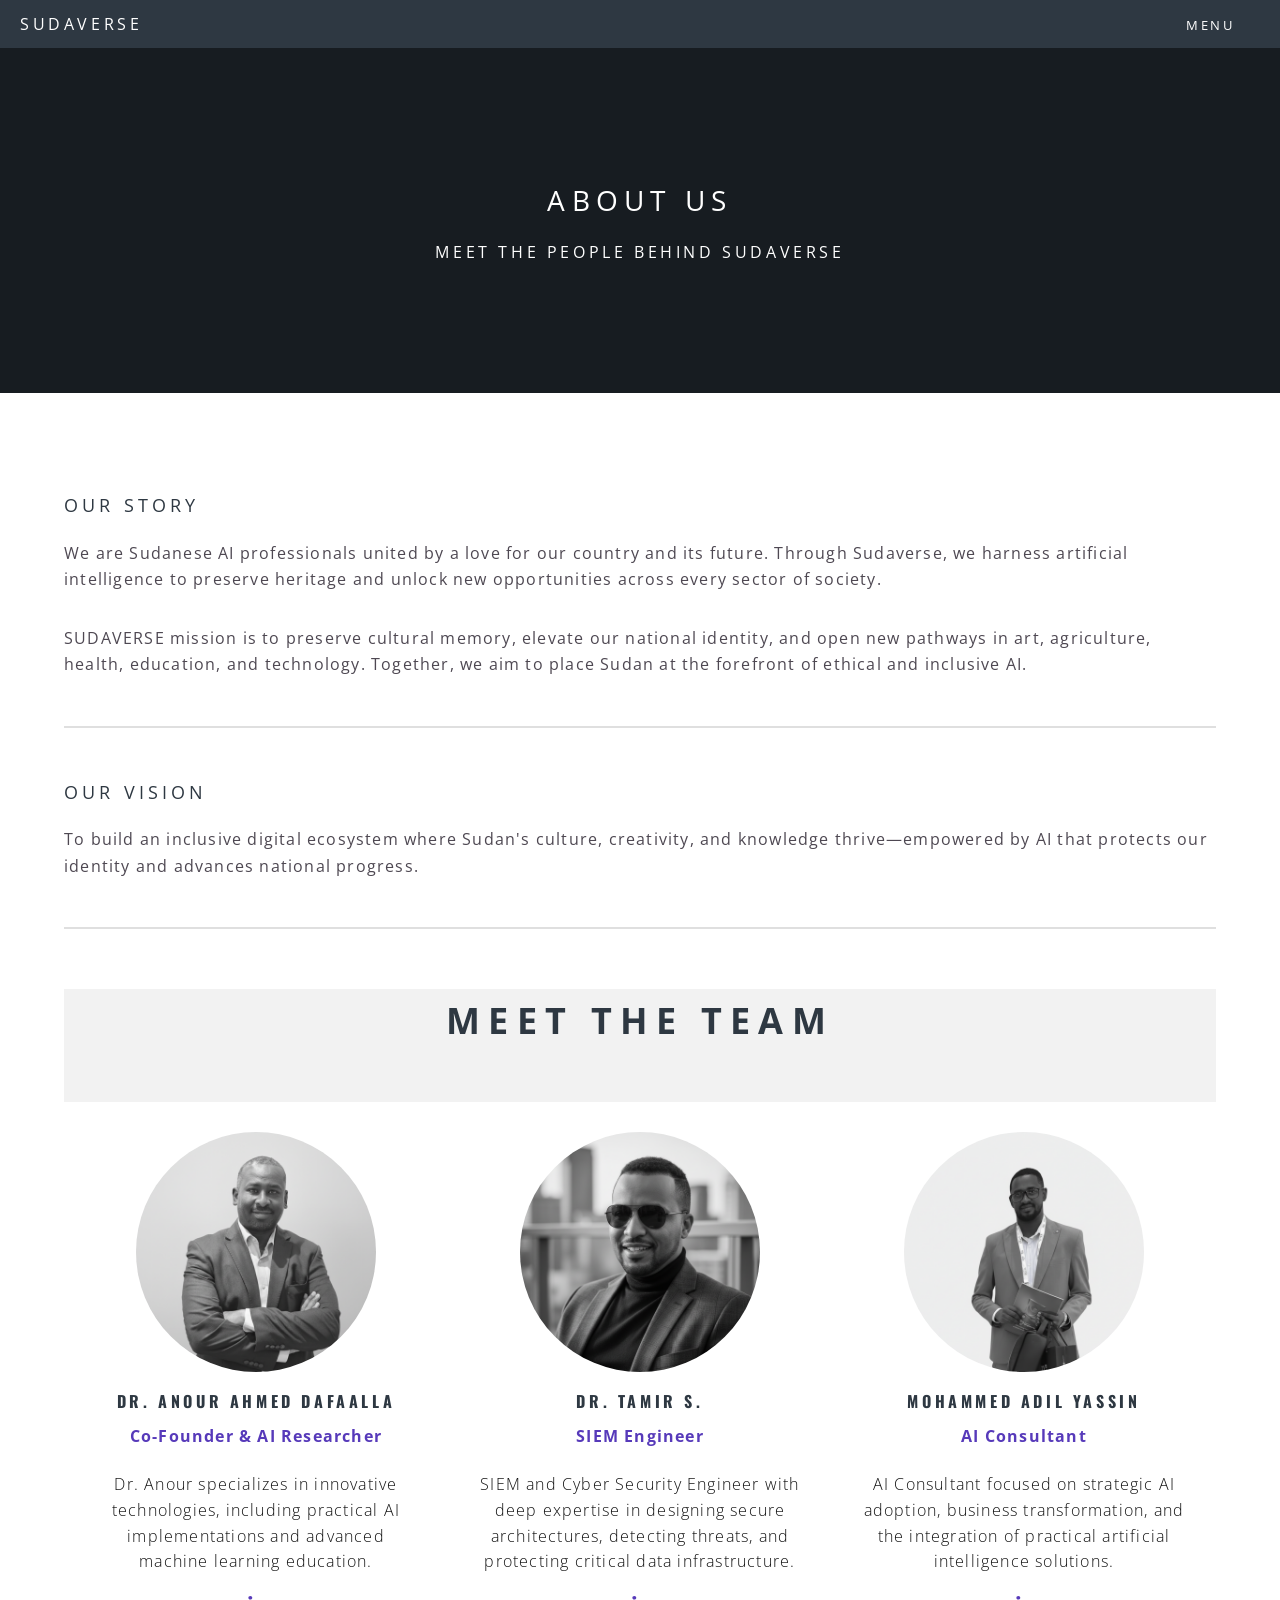
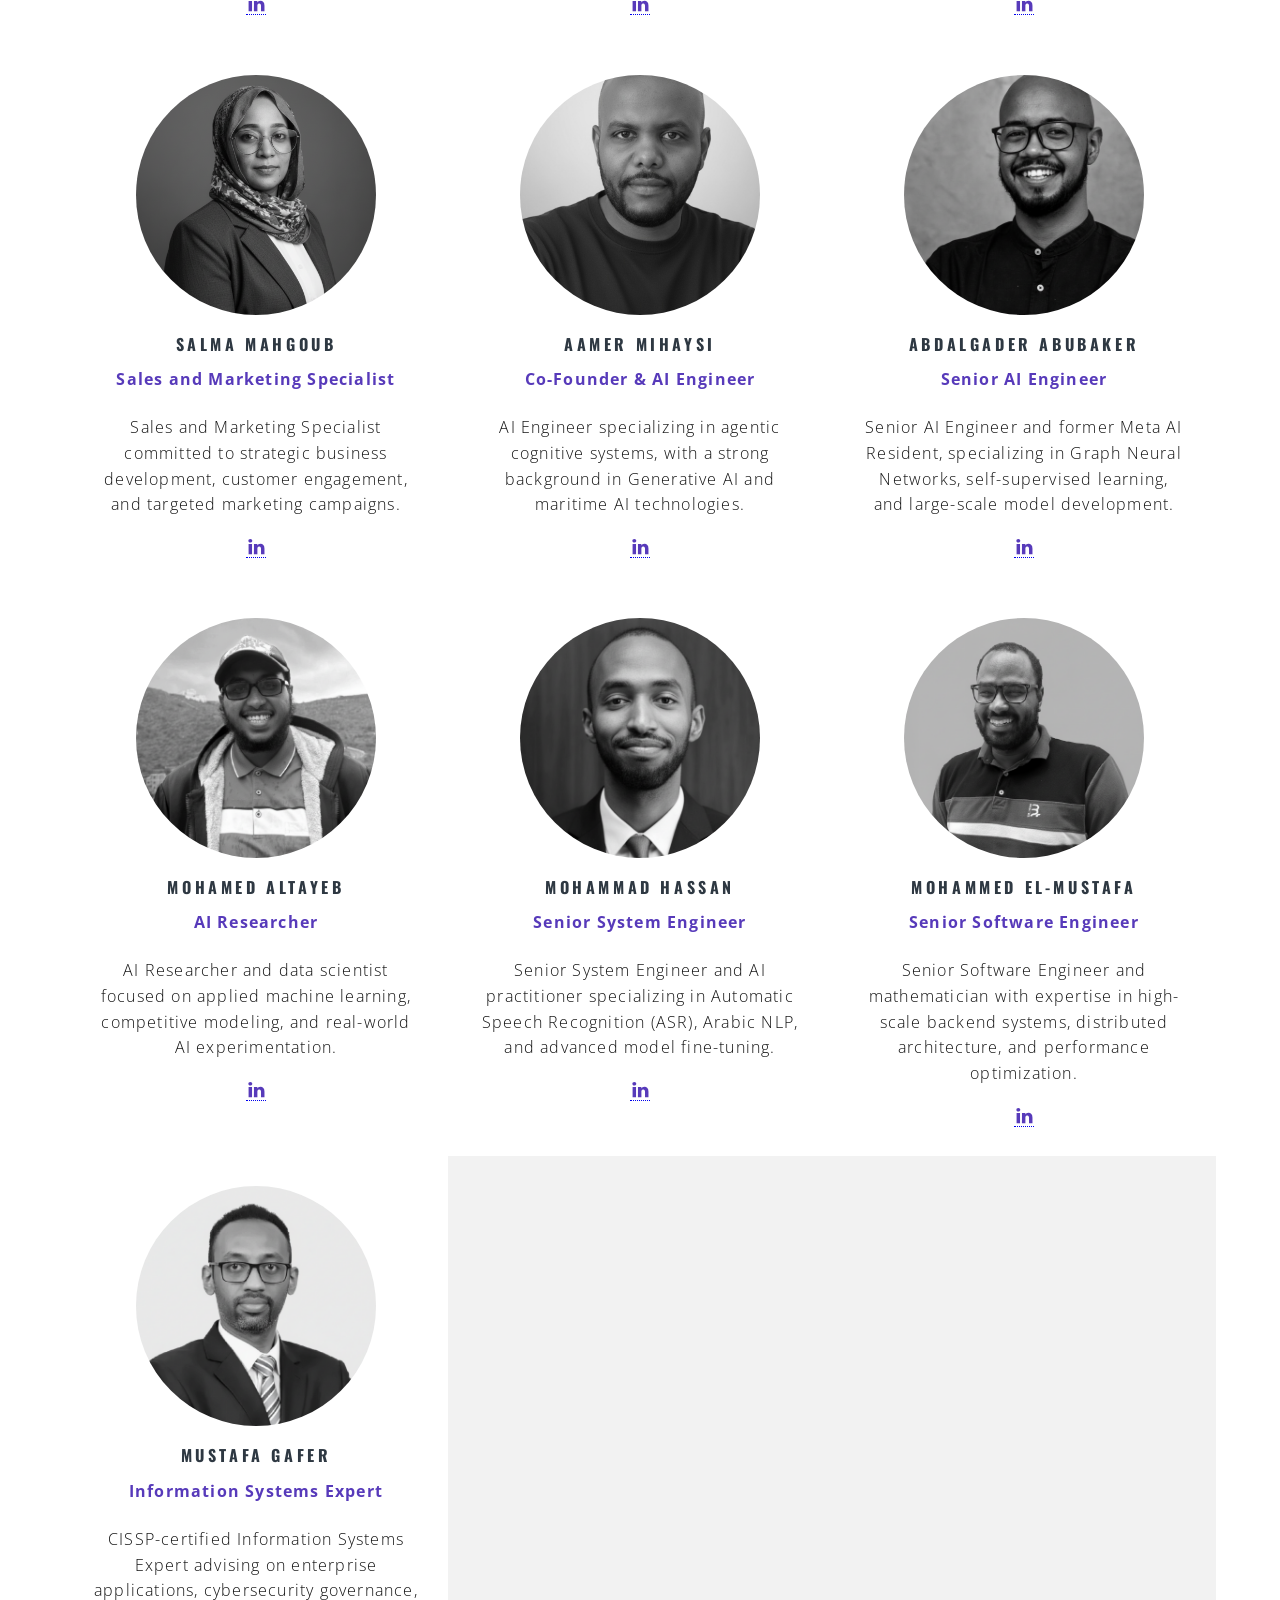
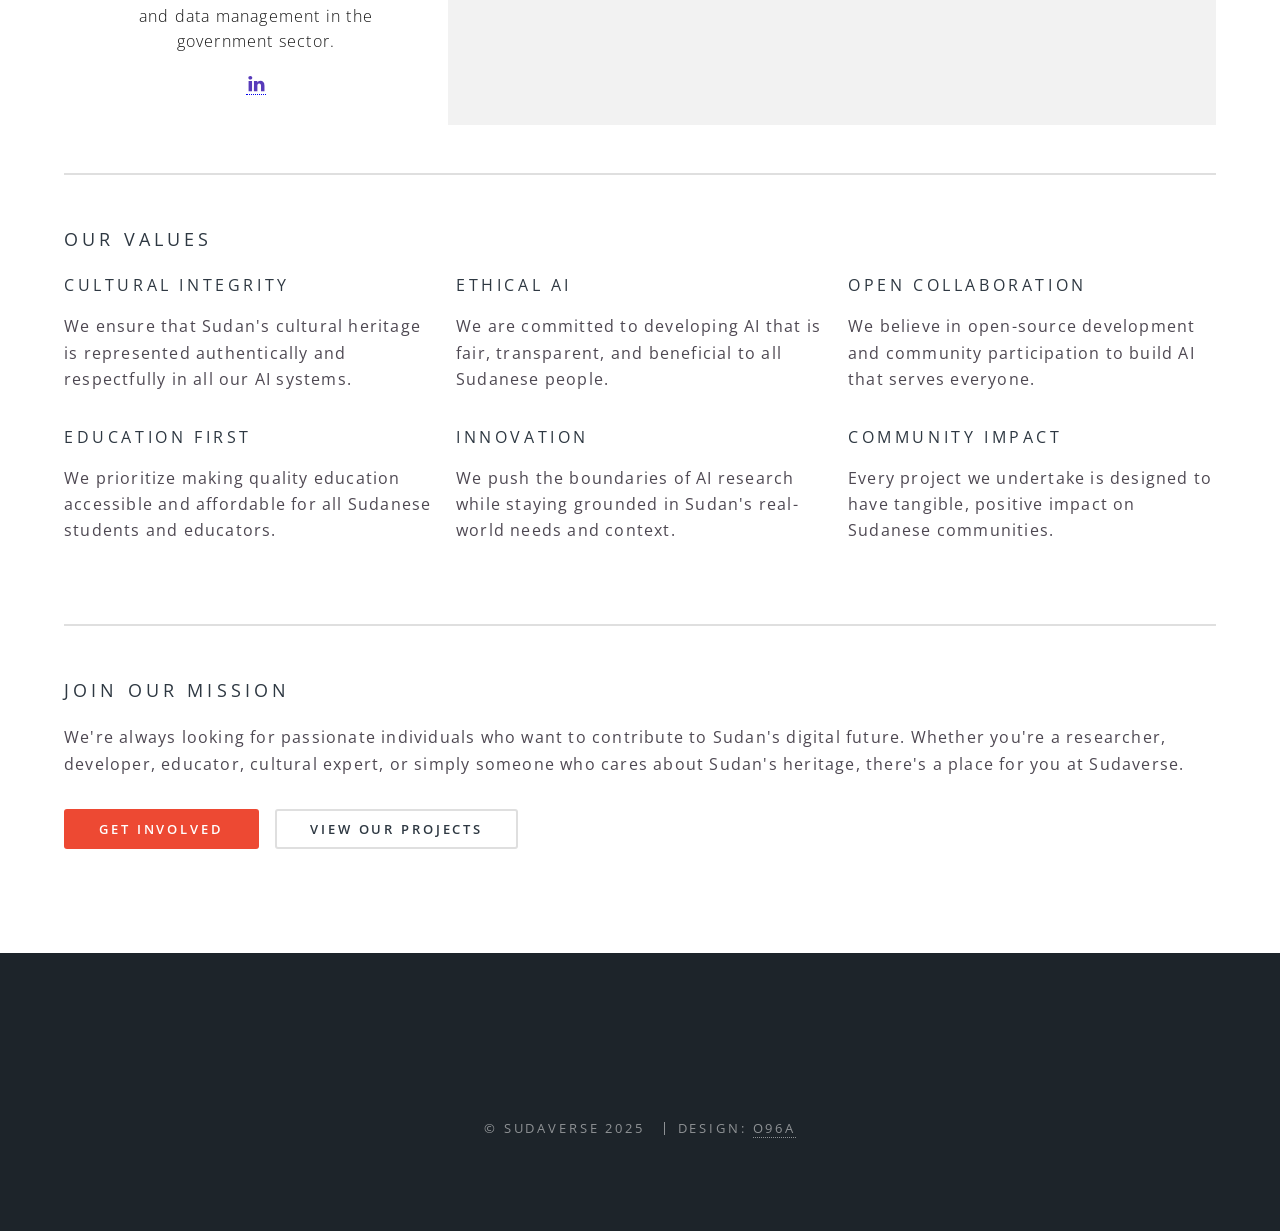
==== commit 6c3e09bb: "Fix(team icons): revert global override; force team svg wrappers to 20x20 via inline styles" ====
--- a/about.html
+++ b/about.html
@@ -99,7 +99,7 @@
                         <p class="u-align-center u-text u-text-palette-3-base u-text-3">Co-Founder & AI Researcher</p>
                         <p class="u-align-center u-text u-text-4">Dr. Anour specializes in innovative technologies, including practical AI implementations and advanced machine learning education.</p>
                         <div class="u-social-icons u-spacing-10 u-social-icons-1">
-                          <a class="u-social-url" target="_blank" href="https://www.linkedin.com/in/anwarking/"><span class="u-icon u-icon-circle u-social-linkedin u-social-icon u-icon-4"><svg class="u-svg-link" preserveAspectRatio="xMidYMin slice" viewBox="0 0 112 112"><path d="M33.8,96.8H14.5v-58h19.3V96.8z M24.1,30.9L24.1,30.9c-6.6,0-10.8-4.5-10.8-10.1c0-5.8,4.3-10.1,10.9-10.1S34.9,15,35.1,20.8C35.1,26.4,30.8,30.9,24.1,30.9z M103.3,96.8H84.1v-31c0-7.8-2.7-13.1-9.8-13.1c-5.3,0-8.5,3.6-9.9,7.1c-0.6,1.3-0.6,3-0.6,4.8V97H44.5c0,0,0.3-52.6,0-58h19.3v8.2c2.6-3.9,7.2-9.6,17.4-9.6c12.7,0,22.2,8.4,22.2,26.1V96.8z"></path></svg></span></a>
+                          <a class="u-social-url" target="_blank" href="https://www.linkedin.com/in/anwarking/"><span class="u-icon u-icon-circle u-social-linkedin u-social-icon u-icon-4" style="width:20px;height:20px"><svg class="u-svg-link" preserveAspectRatio="xMidYMin slice" viewBox="0 0 112 112"><path d="M33.8,96.8H14.5v-58h19.3V96.8z M24.1,30.9L24.1,30.9c-6.6,0-10.8-4.5-10.8-10.1c0-5.8,4.3-10.1,10.9-10.1S34.9,15,35.1,20.8C35.1,26.4,30.8,30.9,24.1,30.9z M103.3,96.8H84.1v-31c0-7.8-2.7-13.1-9.8-13.1c-5.3,0-8.5,3.6-9.9,7.1c-0.6,1.3-0.6,3-0.6,4.8V97H44.5c0,0,0.3-52.6,0-58h19.3v8.2c2.6-3.9,7.2-9.6,17.4-9.6c12.7,0,22.2,8.4,22.2,26.1V96.8z"></path></svg></span></a>
                         </div>
                       </div>
                     </div>
@@ -107,10 +107,10 @@
                       <div class="u-container-layout u-similar-container u-valign-top u-container-layout-2">
                         <div alt="" class="u-image u-image-circle u-image-2" style="background-image: url('images/tamir.png');"></div>
                         <h3 class="u-align-center u-custom-font u-font-oswald u-text u-text-5">Dr. Tamir S.</h3>
-                        <p class="u-align-center u-text u-text-palette-3-base u-text-6">SIEM and Cyber Security Engineer</p>
+                        <p class="u-align-center u-text u-text-palette-3-base u-text-6">SIEM Engineer</p>
                         <p class="u-align-center u-text u-text-7">SIEM and Cyber Security Engineer with deep expertise in designing secure architectures, detecting threats, and protecting critical data infrastructure.</p>
                         <div class="u-social-icons u-spacing-10 u-social-icons-2">
-                          <a class="u-social-url" target="_blank" href="https://www.linkedin.com/in/allamiro/"><span class="u-icon u-icon-circle u-social-linkedin u-social-icon u-icon-8"><svg class="u-svg-link" preserveAspectRatio="xMidYMin slice" viewBox="0 0 112 112"><path d="M33.8,96.8H14.5v-58h19.3V96.8z M24.1,30.9L24.1,30.9c-6.6,0-10.8-4.5-10.8-10.1c0-5.8,4.3-10.1,10.9-10.1S34.9,15,35.1,20.8C35.1,26.4,30.8,30.9,24.1,30.9z M103.3,96.8H84.1v-31c0-7.8-2.7-13.1-9.8-13.1c-5.3,0-8.5,3.6-9.9,7.1c-0.6,1.3-0.6,3-0.6,4.8V97H44.5c0,0,0.3-52.6,0-58h19.3v8.2c2.6-3.9,7.2-9.6,17.4-9.6c12.7,0,22.2,8.4,22.2,26.1V96.8z"></path></svg></span></a>
+                          <a class="u-social-url" target="_blank" href="https://www.linkedin.com/in/allamiro/"><span class="u-icon u-icon-circle u-social-linkedin u-social-icon u-icon-8" style="width:20px;height:20px"><svg class="u-svg-link" preserveAspectRatio="xMidYMin slice" viewBox="0 0 112 112"><path d="M33.8,96.8H14.5v-58h19.3V96.8z M24.1,30.9L24.1,30.9c-6.6,0-10.8-4.5-10.8-10.1c0-5.8,4.3-10.1,10.9-10.1S34.9,15,35.1,20.8C35.1,26.4,30.8,30.9,24.1,30.9z M103.3,96.8H84.1v-31c0-7.8-2.7-13.1-9.8-13.1c-5.3,0-8.5,3.6-9.9,7.1c-0.6,1.3-0.6,3-0.6,4.8V97H44.5c0,0,0.3-52.6,0-58h19.3v8.2c2.6-3.9,7.2-9.6,17.4-9.6c12.7,0,22.2,8.4,22.2,26.1V96.8z"></path></svg></span></a>
                         </div>
                       </div>
                     </div>
@@ -121,7 +121,7 @@
                         <p class="u-align-center u-text u-text-palette-3-base u-text-9">AI Consultant</p>
                         <p class="u-align-center u-text u-text-10">AI Consultant focused on strategic AI adoption, business transformation, and the integration of practical artificial intelligence solutions.</p>
                         <div class="u-social-icons u-spacing-10 u-social-icons-3">
-                          <a class="u-social-url" target="_blank" href="https://www.linkedin.com/in/mohammed-adil-yassin-b6a835111/"><span class="u-icon u-icon-circle u-social-linkedin u-social-icon u-icon-12"><svg class="u-svg-link" preserveAspectRatio="xMidYMin slice" viewBox="0 0 112 112"><path d="M33.8,96.8H14.5v-58h19.3V96.8z M24.1,30.9L24.1,30.9c-6.6,0-10.8-4.5-10.8-10.1c0-5.8,4.3-10.1,10.9-10.1S34.9,15,35.1,20.8C35.1,26.4,30.8,30.9,24.1,30.9z M103.3,96.8H84.1v-31c0-7.8-2.7-13.1-9.8-13.1c-5.3,0-8.5,3.6-9.9,7.1c-0.6,1.3-0.6,3-0.6,4.8V97H44.5c0,0,0.3-52.6,0-58h19.3v8.2c2.6-3.9,7.2-9.6,17.4-9.6c12.7,0,22.2,8.4,22.2,26.1V96.8z"></path></svg></span></a>
+                          <a class="u-social-url" target="_blank" href="https://www.linkedin.com/in/mohammed-adil-yassin-b6a835111/"><span class="u-icon u-icon-circle u-social-linkedin u-social-icon u-icon-12" style="width:20px;height:20px"><svg class="u-svg-link" preserveAspectRatio="xMidYMin slice" viewBox="0 0 112 112"><path d="M33.8,96.8H14.5v-58h19.3V96.8z M24.1,30.9L24.1,30.9c-6.6,0-10.8-4.5-10.8-10.1c0-5.8,4.3-10.1,10.9-10.1S34.9,15,35.1,20.8C35.1,26.4,30.8,30.9,24.1,30.9z M103.3,96.8H84.1v-31c0-7.8-2.7-13.1-9.8-13.1c-5.3,0-8.5,3.6-9.9,7.1c-0.6,1.3-0.6,3-0.6,4.8V97H44.5c0,0,0.3-52.6,0-58h19.3v8.2c2.6-3.9,7.2-9.6,17.4-9.6c12.7,0,22.2,8.4,22.2,26.1V96.8z"></path></svg></span></a>
                         </div>
                       </div>
                     </div>
@@ -132,7 +132,7 @@
                         <p class="u-align-center u-text u-text-palette-3-base u-text-12">Sales and Marketing Specialist</p>
                         <p class="u-align-center u-text u-text-13">Sales and Marketing Specialist committed to strategic business development, customer engagement, and targeted marketing campaigns.</p>
                         <div class="u-social-icons u-spacing-10 u-social-icons-4">
-                          <a class="u-social-url" target="_blank" href="https://www.linkedin.com/in/salma-mahgoub-43b37b125/"><span class="u-icon u-icon-circle u-social-linkedin u-social-icon u-icon-16"><svg class="u-svg-link" preserveAspectRatio="xMidYMin slice" viewBox="0 0 112 112"><path d="M33.8,96.8H14.5v-58h19.3V96.8z M24.1,30.9L24.1,30.9c-6.6,0-10.8-4.5-10.8-10.1c0-5.8,4.3-10.1,10.9-10.1S34.9,15,35.1,20.8C35.1,26.4,30.8,30.9,24.1,30.9z M103.3,96.8H84.1v-31c0-7.8-2.7-13.1-9.8-13.1c-5.3,0-8.5,3.6-9.9,7.1c-0.6,1.3-0.6,3-0.6,4.8V97H44.5c0,0,0.3-52.6,0-58h19.3v8.2c2.6-3.9,7.2-9.6,17.4-9.6c12.7,0,22.2,8.4,22.2,26.1V96.8z"></path></svg></span></a>
+                          <a class="u-social-url" target="_blank" href="https://www.linkedin.com/in/salma-mahgoub-43b37b125/"><span class="u-icon u-icon-circle u-social-linkedin u-social-icon u-icon-16" style="width:20px;height:20px"><svg class="u-svg-link" preserveAspectRatio="xMidYMin slice" viewBox="0 0 112 112"><path d="M33.8,96.8H14.5v-58h19.3V96.8z M24.1,30.9L24.1,30.9c-6.6,0-10.8-4.5-10.8-10.1c0-5.8,4.3-10.1,10.9-10.1S34.9,15,35.1,20.8C35.1,26.4,30.8,30.9,24.1,30.9z M103.3,96.8H84.1v-31c0-7.8-2.7-13.1-9.8-13.1c-5.3,0-8.5,3.6-9.9,7.1c-0.6,1.3-0.6,3-0.6,4.8V97H44.5c0,0,0.3-52.6,0-58h19.3v8.2c2.6-3.9,7.2-9.6,17.4-9.6c12.7,0,22.2,8.4,22.2,26.1V96.8z"></path></svg></span></a>
                         </div>
                       </div>
                     </div>
@@ -143,7 +143,7 @@
                         <p class="u-align-center u-text u-text-palette-3-base u-text-15">Co-Founder & AI Engineer</p>
                         <p class="u-align-center u-text u-text-16">AI Engineer specializing in agentic cognitive systems, with a strong background in Generative AI and maritime AI technologies.</p>
                         <div class="u-social-icons u-spacing-10 u-social-icons-5">
-                          <a class="u-social-url" target="_blank" href="https://www.linkedin.com/in/mihaysi/"><span class="u-icon u-icon-circle u-social-linkedin u-social-icon u-icon-20"><svg class="u-svg-link" preserveAspectRatio="xMidYMin slice" viewBox="0 0 112 112"><path d="M33.8,96.8H14.5v-58h19.3V96.8z M24.1,30.9L24.1,30.9c-6.6,0-10.8-4.5-10.8-10.1c0-5.8,4.3-10.1,10.9-10.1S34.9,15,35.1,20.8C35.1,26.4,30.8,30.9,24.1,30.9z M103.3,96.8H84.1v-31c0-7.8-2.7-13.1-9.8-13.1c-5.3,0-8.5,3.6-9.9,7.1c-0.6,1.3-0.6,3-0.6,4.8V97H44.5c0,0,0.3-52.6,0-58h19.3v8.2c2.6-3.9,7.2-9.6,17.4-9.6c12.7,0,22.2,8.4,22.2,26.1V96.8z"></path></svg></span></a>
+                          <a class="u-social-url" target="_blank" href="https://www.linkedin.com/in/mihaysi/"><span class="u-icon u-icon-circle u-social-linkedin u-social-icon u-icon-20" style="width:20px;height:20px"><svg class="u-svg-link" preserveAspectRatio="xMidYMin slice" viewBox="0 0 112 112"><path d="M33.8,96.8H14.5v-58h19.3V96.8z M24.1,30.9L24.1,30.9c-6.6,0-10.8-4.5-10.8-10.1c0-5.8,4.3-10.1,10.9-10.1S34.9,15,35.1,20.8C35.1,26.4,30.8,30.9,24.1,30.9z M103.3,96.8H84.1v-31c0-7.8-2.7-13.1-9.8-13.1c-5.3,0-8.5,3.6-9.9,7.1c-0.6,1.3-0.6,3-0.6,4.8V97H44.5c0,0,0.3-52.6,0-58h19.3v8.2c2.6-3.9,7.2-9.6,17.4-9.6c12.7,0,22.2,8.4,22.2,26.1V96.8z"></path></svg></span></a>
                         </div>
                       </div>
                     </div>
@@ -154,7 +154,7 @@
                         <p class="u-align-center u-text u-text-palette-3-base u-text-18">Senior AI Engineer</p>
                         <p class="u-align-center u-text u-text-19">Senior AI Engineer and former Meta AI Resident, specializing in Graph Neural Networks, self-supervised learning, and large-scale model development.</p>
                         <div class="u-social-icons u-spacing-10 u-social-icons-6">
-                          <a class="u-social-url" target="_blank" href="https://www.linkedin.com/in/abdalgader-abubaker/"><span class="u-icon u-icon-circle u-social-linkedin u-social-icon u-icon-24"><svg class="u-svg-link" preserveAspectRatio="xMidYMin slice" viewBox="0 0 112 112"><path d="M33.8,96.8H14.5v-58h19.3V96.8z M24.1,30.9L24.1,30.9c-6.6,0-10.8-4.5-10.8-10.1c0-5.8,4.3-10.1,10.9-10.1S34.9,15,35.1,20.8C35.1,26.4,30.8,30.9,24.1,30.9z M103.3,96.8H84.1v-31c0-7.8-2.7-13.1-9.8-13.1c-5.3,0-8.5,3.6-9.9,7.1c-0.6,1.3-0.6,3-0.6,4.8V97H44.5c0,0,0.3-52.6,0-58h19.3v8.2c2.6-3.9,7.2-9.6,17.4-9.6c12.7,0,22.2,8.4,22.2,26.1V96.8z"></path></svg></span></a>
+                          <a class="u-social-url" target="_blank" href="https://www.linkedin.com/in/abdalgader-abubaker/"><span class="u-icon u-icon-circle u-social-linkedin u-social-icon u-icon-24" style="width:20px;height:20px"><svg class="u-svg-link" preserveAspectRatio="xMidYMin slice" viewBox="0 0 112 112"><path d="M33.8,96.8H14.5v-58h19.3V96.8z M24.1,30.9L24.1,30.9c-6.6,0-10.8-4.5-10.8-10.1c0-5.8,4.3-10.1,10.9-10.1S34.9,15,35.1,20.8C35.1,26.4,30.8,30.9,24.1,30.9z M103.3,96.8H84.1v-31c0-7.8-2.7-13.1-9.8-13.1c-5.3,0-8.5,3.6-9.9,7.1c-0.6,1.3-0.6,3-0.6,4.8V97H44.5c0,0,0.3-52.6,0-58h19.3v8.2c2.6-3.9,7.2-9.6,17.4-9.6c12.7,0,22.2,8.4,22.2,26.1V96.8z"></path></svg></span></a>
                         </div>
                       </div>
                     </div>
@@ -165,7 +165,7 @@
                         <p class="u-align-center u-text u-text-palette-3-base u-text-21">AI Researcher</p>
                         <p class="u-align-center u-text u-text-22">AI Researcher and data scientist focused on applied machine learning, competitive modeling, and real-world AI experimentation.</p>
                         <div class="u-social-icons u-spacing-10 u-social-icons-7">
-                          <a class="u-social-url" target="_blank" href="https://www.linkedin.com/in/mohammad2012191/"><span class="u-icon u-icon-circle u-social-linkedin u-social-icon u-icon-25"><svg class="u-svg-link" preserveAspectRatio="xMidYMin slice" viewBox="0 0 112 112"><path d="M33.8,96.8H14.5v-58h19.3V96.8z M24.1,30.9L24.1,30.9c-6.6,0-10.8-4.5-10.8-10.1c0-5.8,4.3-10.1,10.9-10.1S34.9,15,35.1,20.8C35.1,26.4,30.8,30.9,24.1,30.9z M103.3,96.8H84.1v-31c0-7.8-2.7-13.1-9.8-13.1c-5.3,0-8.5,3.6-9.9,7.1c-0.6,1.3-0.6,3-0.6,4.8V97H44.5c0,0,0.3-52.6,0-58h19.3v8.2c2.6-3.9,7.2-9.6,17.4-9.6c12.7,0,22.2,8.4,22.2,26.1V96.8z"></path></svg></span></a>
+                          <a class="u-social-url" target="_blank" href="https://www.linkedin.com/in/mohammad2012191/"><span class="u-icon u-icon-circle u-social-linkedin u-social-icon u-icon-25" style="width:20px;height:20px"><svg class="u-svg-link" preserveAspectRatio="xMidYMin slice" viewBox="0 0 112 112"><path d="M33.8,96.8H14.5v-58h19.3V96.8z M24.1,30.9L24.1,30.9c-6.6,0-10.8-4.5-10.8-10.1c0-5.8,4.3-10.1,10.9-10.1S34.9,15,35.1,20.8C35.1,26.4,30.8,30.9,24.1,30.9z M103.3,96.8H84.1v-31c0-7.8-2.7-13.1-9.8-13.1c-5.3,0-8.5,3.6-9.9,7.1c-0.6,1.3-0.6,3-0.6,4.8V97H44.5c0,0,0.3-52.6,0-58h19.3v8.2c2.6-3.9,7.2-9.6,17.4-9.6c12.7,0,22.2,8.4,22.2,26.1V96.8z"></path></svg></span></a>
                         </div>
                       </div>
                     </div>
@@ -176,7 +176,7 @@
                         <p class="u-align-center u-text u-text-palette-3-base u-text-24">Senior System Engineer</p>
                         <p class="u-align-center u-text u-text-25">Senior System Engineer and AI practitioner specializing in Automatic Speech Recognition (ASR), Arabic NLP, and advanced model fine-tuning.</p>
                         <div class="u-social-icons u-spacing-10 u-social-icons-8">
-                          <a class="u-social-url" target="_blank" href="https://www.linkedin.com/in/mohammad-jamalaldeen/"><span class="u-icon u-icon-circle u-social-linkedin u-social-icon u-icon-26"><svg class="u-svg-link" preserveAspectRatio="xMidYMin slice" viewBox="0 0 112 112"><path d="M33.8,96.8H14.5v-58h19.3V96.8z M24.1,30.9L24.1,30.9c-6.6,0-10.8-4.5-10.8-10.1c0-5.8,4.3-10.1,10.9-10.1S34.9,15,35.1,20.8C35.1,26.4,30.8,30.9,24.1,30.9z M103.3,96.8H84.1v-31c0-7.8-2.7-13.1-9.8-13.1c-5.3,0-8.5,3.6-9.9,7.1c-0.6,1.3-0.6,3-0.6,4.8V97H44.5c0,0,0.3-52.6,0-58h19.3v8.2c2.6-3.9,7.2-9.6,17.4-9.6c12.7,0,22.2,8.4,22.2,26.1V96.8z"></path></svg></span></a>
+                          <a class="u-social-url" target="_blank" href="https://www.linkedin.com/in/mohammad-jamalaldeen/"><span class="u-icon u-icon-circle u-social-linkedin u-social-icon u-icon-26" style="width:20px;height:20px"><svg class="u-svg-link" preserveAspectRatio="xMidYMin slice" viewBox="0 0 112 112"><path d="M33.8,96.8H14.5v-58h19.3V96.8z M24.1,30.9L24.1,30.9c-6.6,0-10.8-4.5-10.8-10.1c0-5.8,4.3-10.1,10.9-10.1S34.9,15,35.1,20.8C35.1,26.4,30.8,30.9,24.1,30.9z M103.3,96.8H84.1v-31c0-7.8-2.7-13.1-9.8-13.1c-5.3,0-8.5,3.6-9.9,7.1c-0.6,1.3-0.6,3-0.6,4.8V97H44.5c0,0,0.3-52.6,0-58h19.3v8.2c2.6-3.9,7.2-9.6,17.4-9.6c12.7,0,22.2,8.4,22.2,26.1V96.8z"></path></svg></span></a>
                         </div>
                       </div>
                     </div>
@@ -187,7 +187,7 @@
                         <p class="u-align-center u-text u-text-palette-3-base u-text-27">Senior Software Engineer</p>
                         <p class="u-align-center u-text u-text-28">Senior Software Engineer and mathematician with expertise in high-scale backend systems, distributed architecture, and performance optimization.</p>
                         <div class="u-social-icons u-spacing-10 u-social-icons-9">
-                          <a class="u-social-url" target="_blank" href="https://www.linkedin.com/in/mohammed-el-mustafa-ahmed/"><span class="u-icon u-icon-circle u-social-linkedin u-social-icon u-icon-27"><svg class="u-svg-link" preserveAspectRatio="xMidYMin slice" viewBox="0 0 112 112"><path d="M33.8,96.8H14.5v-58h19.3V96.8z M24.1,30.9L24.1,30.9c-6.6,0-10.8-4.5-10.8-10.1c0-5.8,4.3-10.1,10.9-10.1S34.9,15,35.1,20.8C35.1,26.4,30.8,30.9,24.1,30.9z M103.3,96.8H84.1v-31c0-7.8-2.7-13.1-9.8-13.1c-5.3,0-8.5,3.6-9.9,7.1c-0.6,1.3-0.6,3-0.6,4.8V97H44.5c0,0,0.3-52.6,0-58h19.3v8.2c2.6-3.9,7.2-9.6,17.4-9.6c12.7,0,22.2,8.4,22.2,26.1V96.8z"></path></svg></span></a>
+                          <a class="u-social-url" target="_blank" href="https://www.linkedin.com/in/mohammed-el-mustafa-ahmed/"><span class="u-icon u-icon-circle u-social-linkedin u-social-icon u-icon-27" style="width:20px;height:20px"><svg class="u-svg-link" preserveAspectRatio="xMidYMin slice" viewBox="0 0 112 112"><path d="M33.8,96.8H14.5v-58h19.3V96.8z M24.1,30.9L24.1,30.9c-6.6,0-10.8-4.5-10.8-10.1c0-5.8,4.3-10.1,10.9-10.1S34.9,15,35.1,20.8C35.1,26.4,30.8,30.9,24.1,30.9z M103.3,96.8H84.1v-31c0-7.8-2.7-13.1-9.8-13.1c-5.3,0-8.5,3.6-9.9,7.1c-0.6,1.3-0.6,3-0.6,4.8V97H44.5c0,0,0.3-52.6,0-58h19.3v8.2c2.6-3.9,7.2-9.6,17.4-9.6c12.7,0,22.2,8.4,22.2,26.1V96.8z"></path></svg></span></a>
                         </div>
                       </div>
                     </div>
@@ -198,7 +198,7 @@
                         <p class="u-align-center u-text u-text-palette-3-base u-text-30">Information Systems Expert</p>
                         <p class="u-align-center u-text u-text-31">CISSP-certified Information Systems Expert advising on enterprise applications, cybersecurity governance, and data management in the government sector.</p>
                         <div class="u-social-icons u-spacing-10 u-social-icons-10">
-                          <a class="u-social-url" target="_blank" href="https://www.linkedin.com/in/mustafagafar/"><span class="u-icon u-icon-circle u-social-linkedin u-social-icon u-icon-28"><svg class="u-svg-link" preserveAspectRatio="xMidYMin slice" viewBox="0 0 112 112"><path d="M33.8,96.8H14.5v-58h19.3V96.8z M24.1,30.9L24.1,30.9c-6.6,0-10.8-4.5-10.8-10.1c0-5.8,4.3-10.1,10.9-10.1S34.9,15,35.1,20.8C35.1,26.4,30.8,30.9,24.1,30.9z M103.3,96.8H84.1v-31c0-7.8-2.7-13.1-9.8-13.1c-5.3,0-8.5,3.6-9.9,7.1c-0.6,1.3-0.6,3-0.6,4.8V97H44.5c0,0,0.3-52.6,0-58h19.3v8.2c2.6-3.9,7.2-9.6,17.4-9.6c12.7,0,22.2,8.4,22.2,26.1V96.8z"></path></svg></span></a>
+                          <a class="u-social-url" target="_blank" href="https://www.linkedin.com/in/mustafagafar/"><span class="u-icon u-icon-circle u-social-linkedin u-social-icon u-icon-28" style="width:20px;height:20px"><svg class="u-svg-link" preserveAspectRatio="xMidYMin slice" viewBox="0 0 112 112"><path d="M33.8,96.8H14.5v-58h19.3V96.8z M24.1,30.9L24.1,30.9c-6.6,0-10.8-4.5-10.8-10.1c0-5.8,4.3-10.1,10.9-10.1S34.9,15,35.1,20.8C35.1,26.4,30.8,30.9,24.1,30.9z M103.3,96.8H84.1v-31c0-7.8-2.7-13.1-9.8-13.1c-5.3,0-8.5,3.6-9.9,7.1c-0.6,1.3-0.6,3-0.6,4.8V97H44.5c0,0,0.3-52.6,0-58h19.3v8.2c2.6-3.9,7.2-9.6,17.4-9.6c12.7,0,22.2,8.4,22.2,26.1V96.8z"></path></svg></span></a>
                         </div>
                       </div>
                     </div>
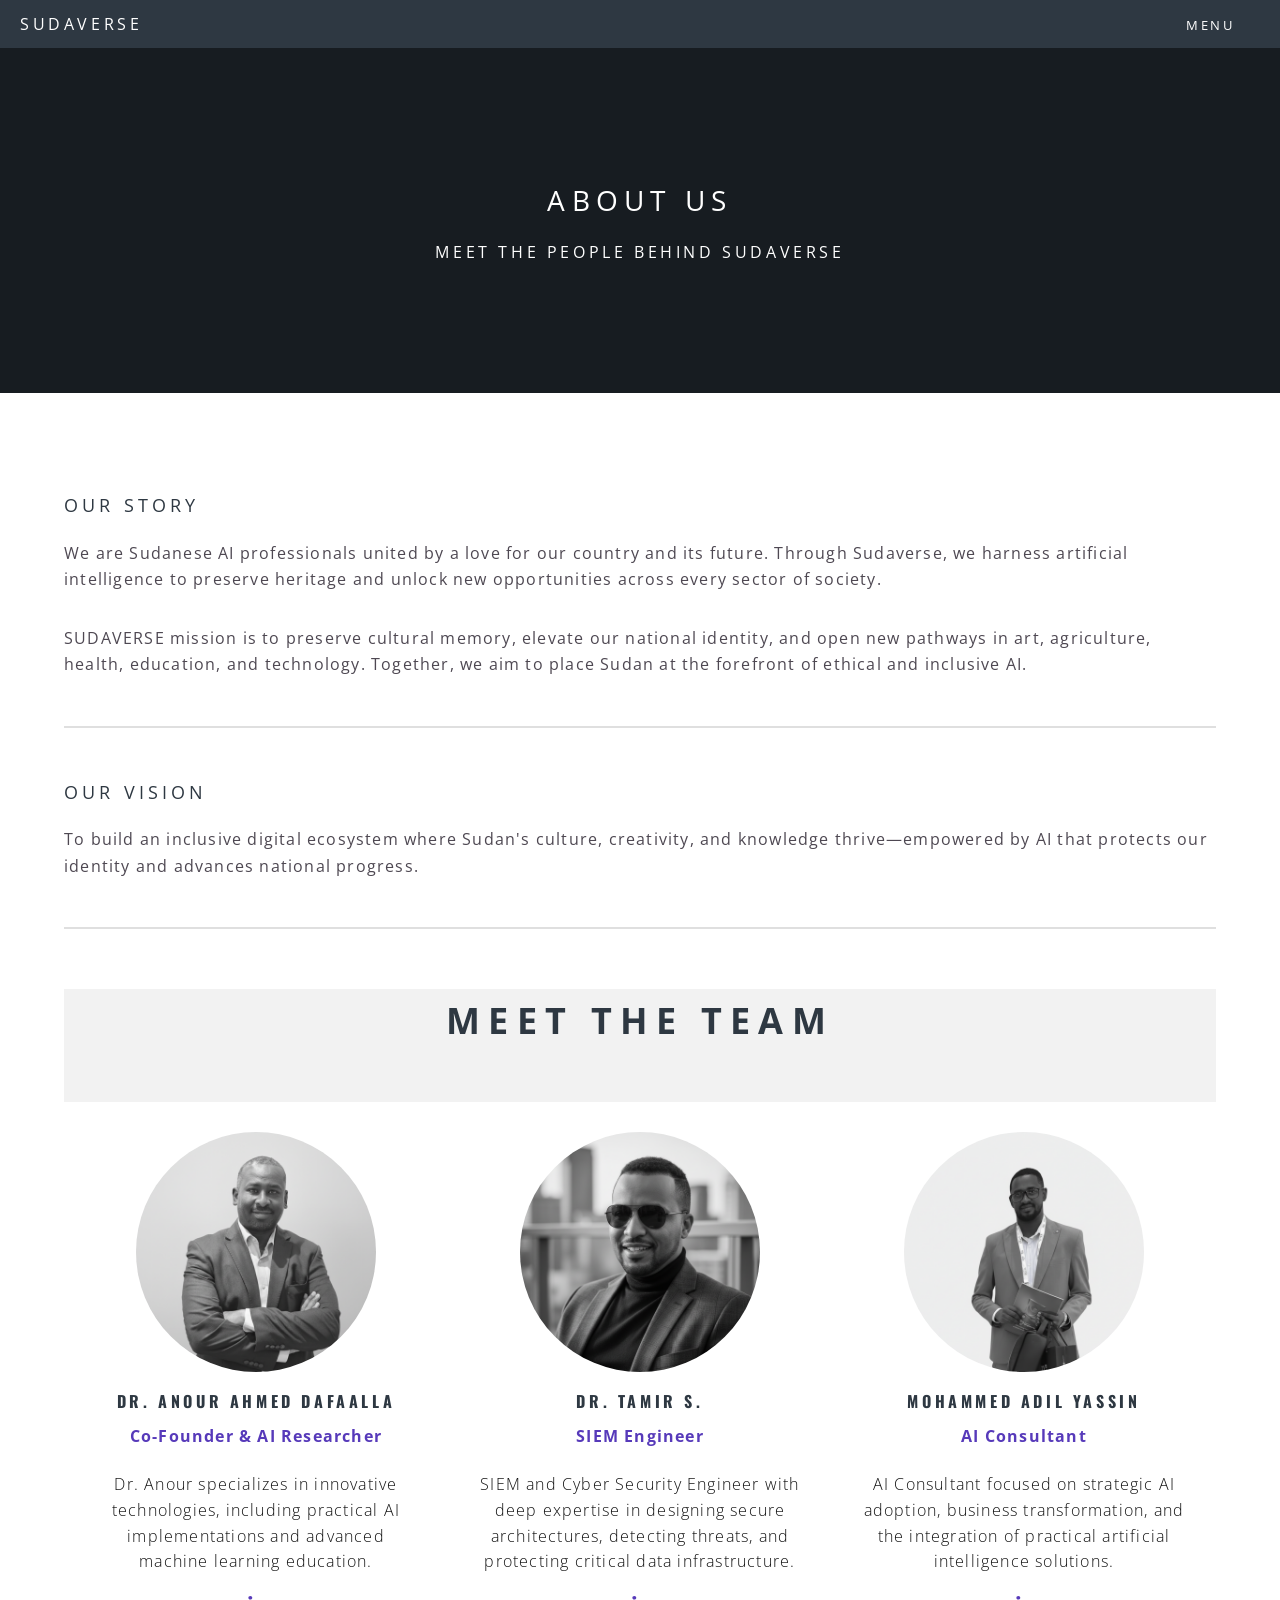
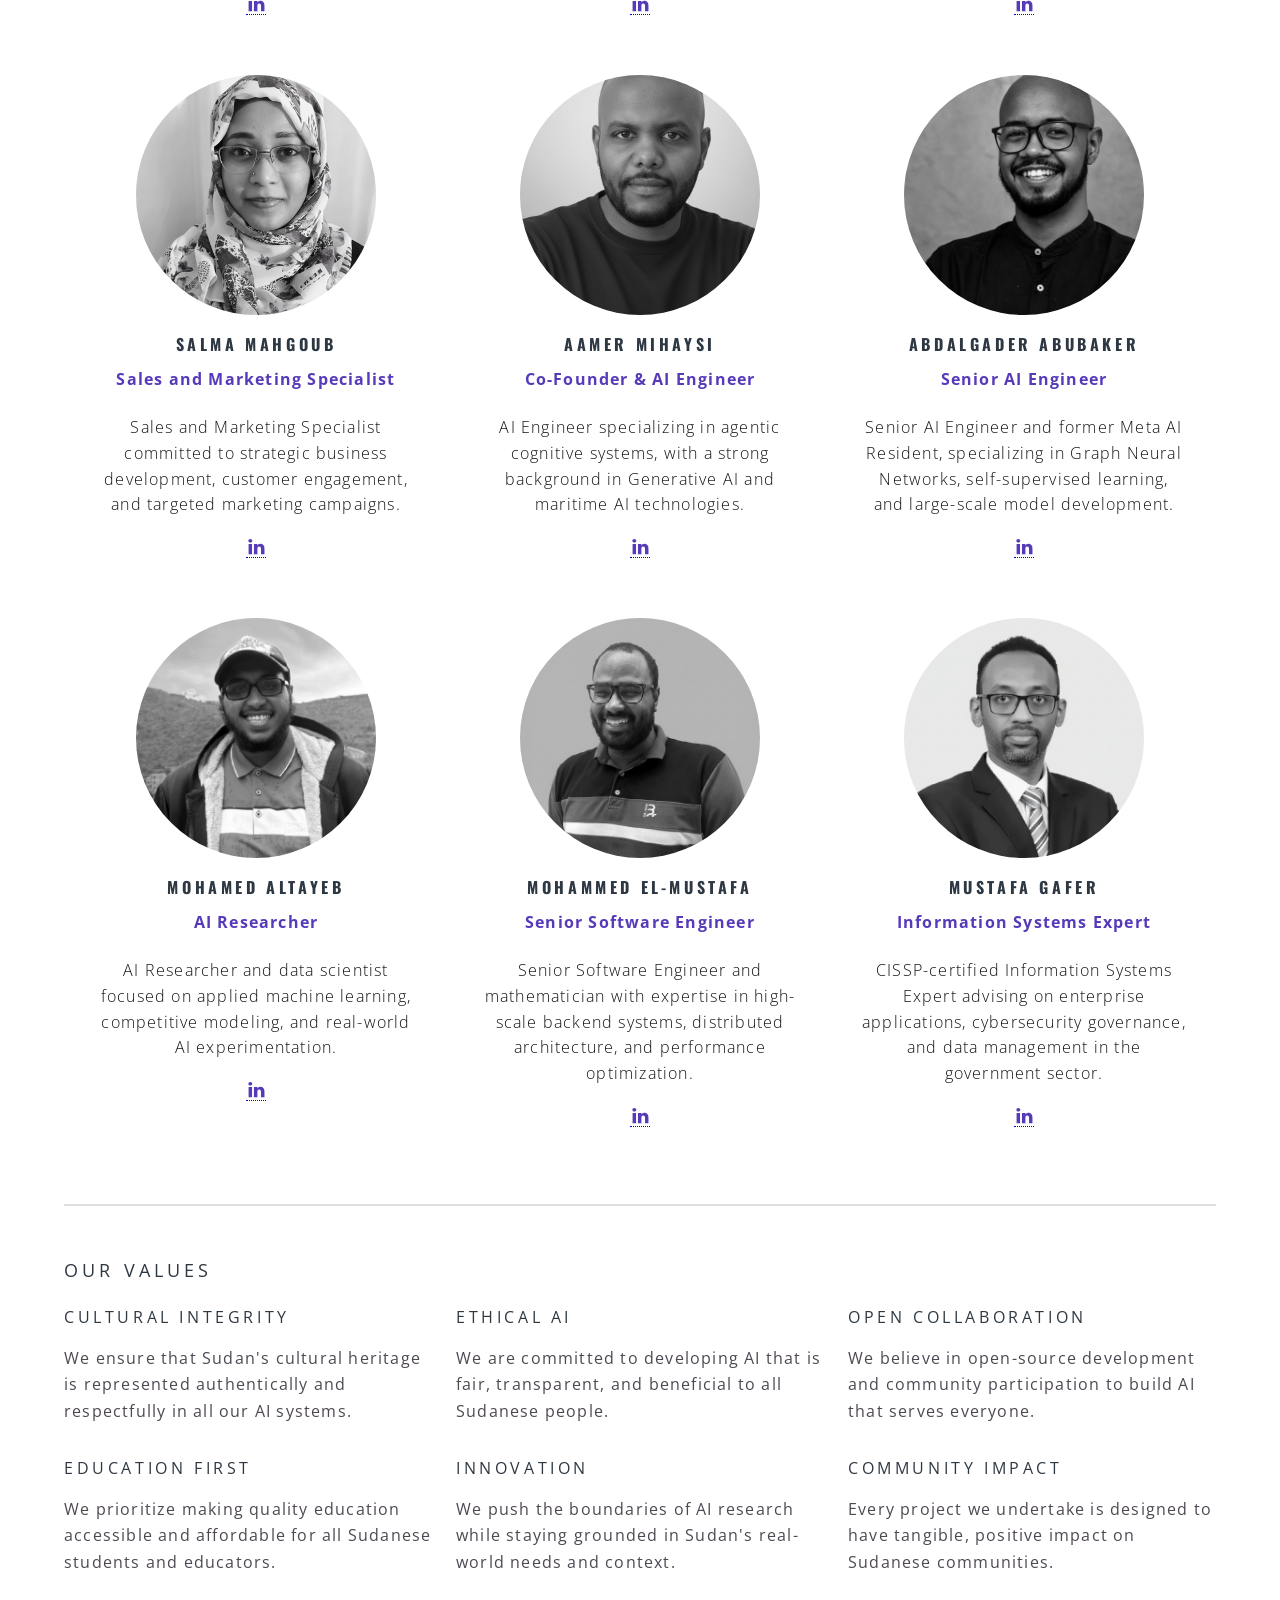
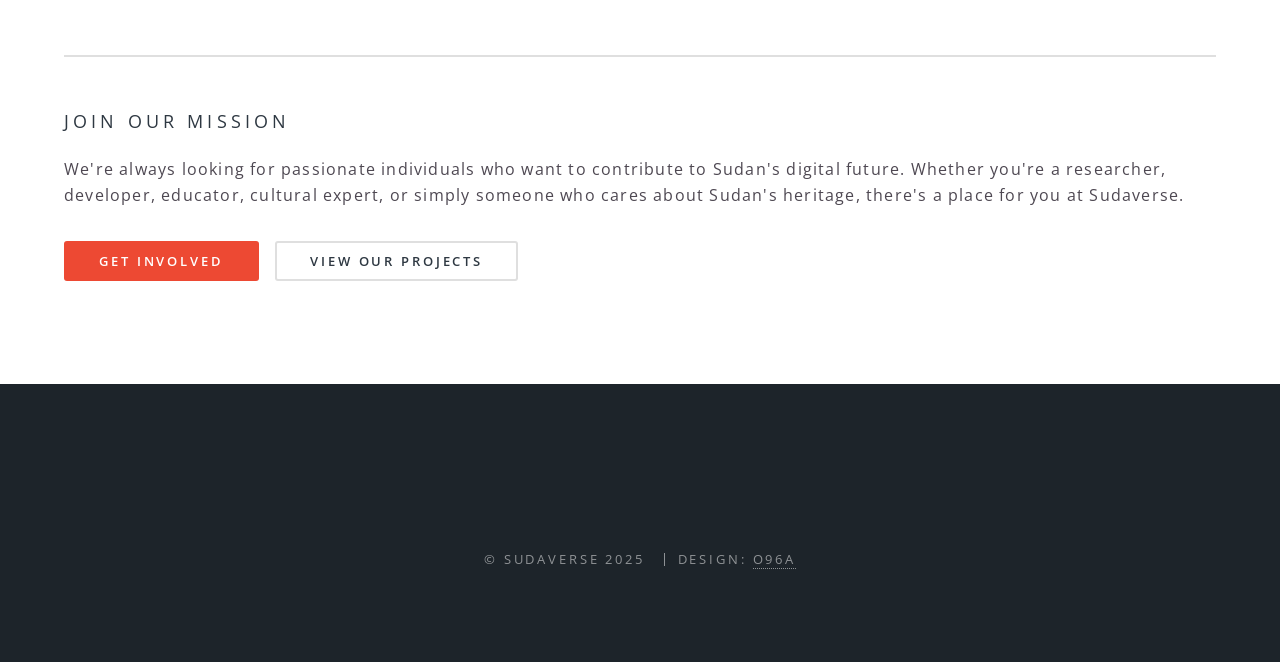
==== commit c8649e55: "team update" ====
--- a/about.html
+++ b/about.html
@@ -169,17 +169,6 @@
                         </div>
                       </div>
                     </div>
-                    <div class="u-align-center u-container-style u-list-item u-repeater-item u-white u-list-item-8">
-                      <div class="u-container-layout u-similar-container u-valign-top u-container-layout-8">
-                        <div alt="" class="u-image u-image-circle u-image-8" style="background-image: url('images/mohammad-hassan.png');"></div>
-                        <h3 class="u-align-center u-custom-font u-font-oswald u-text u-text-23">Mohammad Hassan</h3>
-                        <p class="u-align-center u-text u-text-palette-3-base u-text-24">Senior System Engineer</p>
-                        <p class="u-align-center u-text u-text-25">Senior System Engineer and AI practitioner specializing in Automatic Speech Recognition (ASR), Arabic NLP, and advanced model fine-tuning.</p>
-                        <div class="u-social-icons u-spacing-10 u-social-icons-8">
-                          <a class="u-social-url" target="_blank" href="https://www.linkedin.com/in/mohammad-jamalaldeen/"><span class="u-icon u-icon-circle u-social-linkedin u-social-icon u-icon-26" style="width:20px;height:20px"><svg class="u-svg-link" preserveAspectRatio="xMidYMin slice" viewBox="0 0 112 112"><path d="M33.8,96.8H14.5v-58h19.3V96.8z M24.1,30.9L24.1,30.9c-6.6,0-10.8-4.5-10.8-10.1c0-5.8,4.3-10.1,10.9-10.1S34.9,15,35.1,20.8C35.1,26.4,30.8,30.9,24.1,30.9z M103.3,96.8H84.1v-31c0-7.8-2.7-13.1-9.8-13.1c-5.3,0-8.5,3.6-9.9,7.1c-0.6,1.3-0.6,3-0.6,4.8V97H44.5c0,0,0.3-52.6,0-58h19.3v8.2c2.6-3.9,7.2-9.6,17.4-9.6c12.7,0,22.2,8.4,22.2,26.1V96.8z"></path></svg></span></a>
-                        </div>
-                      </div>
-                    </div>
                     <div class="u-align-center u-container-style u-list-item u-repeater-item u-white u-list-item-9">
                       <div class="u-container-layout u-similar-container u-valign-top u-container-layout-9">
                         <div alt="" class="u-image u-image-circle u-image-9" style="background-image: url('images/mohammed-elmustafa.png');"></div>
--- a/assets/css/about-nicepage-team-block.css
+++ b/assets/css/about-nicepage-team-block.css
@@ -94,43 +94,43 @@
 
 /* Specific Team Member Images */
 .u-section-1 .u-image-1 {
-  background-image: url("https://images01.nicepagecdn.com/c461c07a441a5d220e8feb1a/23f2b6ec8f435911852884f1/2.jpg");
+  background-image: url("../../images/anwar.png");
 }
 
 .u-section-1 .u-image-2 {
-  background-image: url("https://images01.nicepagecdn.com/c461c07a441a5d220e8feb1a/dee2a7ea9eea577cab16110a/fff.jpg");
+  background-image: url("../../images/tamir.png");
 }
 
 .u-section-1 .u-image-3 {
-  background-image: url("https://images01.nicepagecdn.com/c461c07a441a5d220e8feb1a/47d488474b1750ad8f9a684f/fggf.jpg");
+  background-image: url("../../images/mohammed-adil.png");
 }
 
 .u-section-1 .u-image-4 {
-  background-image: url("https://assets.nicepagecdn.com/d2cc3eaa/460597/images/345325.jpg");
+  background-image: url("../../images/salma.png");
 }
 
 .u-section-1 .u-image-5 {
-  background-image: url("https://assets.nicepagecdn.com/d2cc3eaa/460597/images/54645.jpg");
+  background-image: url("../../images/aamer.jpg");
 }
 
 .u-section-1 .u-image-6 {
-  background-image: url("https://assets.nicepagecdn.com/d2cc3eaa/460597/images/6.jpg");
+  background-image: url("../../images/abdalgader.png");
 }
 
 .u-section-1 .u-image-7 {
-  background-image: url("../../../images/mohamed-altayeb.png");
+  background-image: url("../../images/mohamed-altayeb.png");
 }
 
 .u-section-1 .u-image-8 {
-  background-image: url("../../../images/mohammad-hassan.png");
+  background-image: url("../../images/mohammad-hassan.png");
 }
 
 .u-section-1 .u-image-9 {
-  background-image: url("../../../images/mohammed-elmustafa.png");
+  background-image: url("../../images/mohammed-elmustafa.png");
 }
 
 .u-section-1 .u-image-10 {
-  background-image: url("../../../images/mustafa-gafer.png");
+  background-image: url("../../images/mustafa-gafer.png");
 }
 
 /* Names - Oswald Font, Uppercase, 1rem */
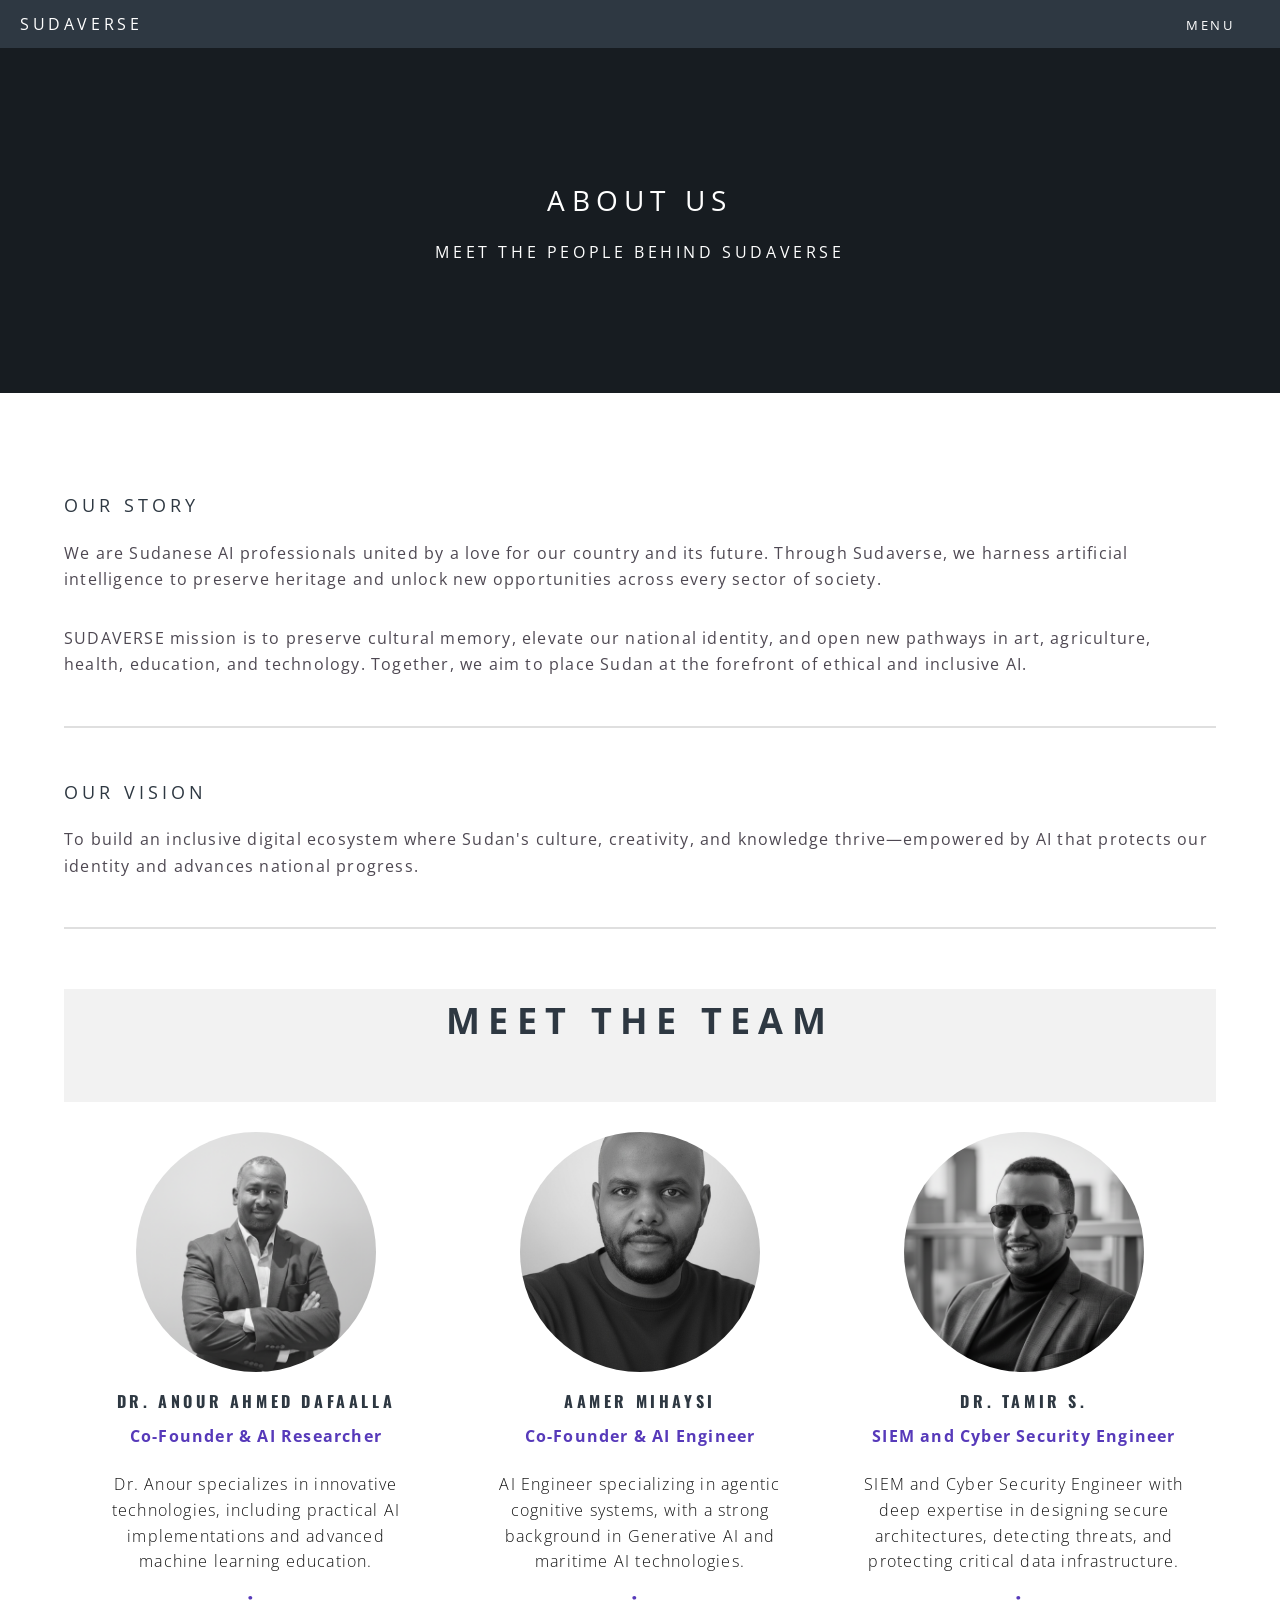
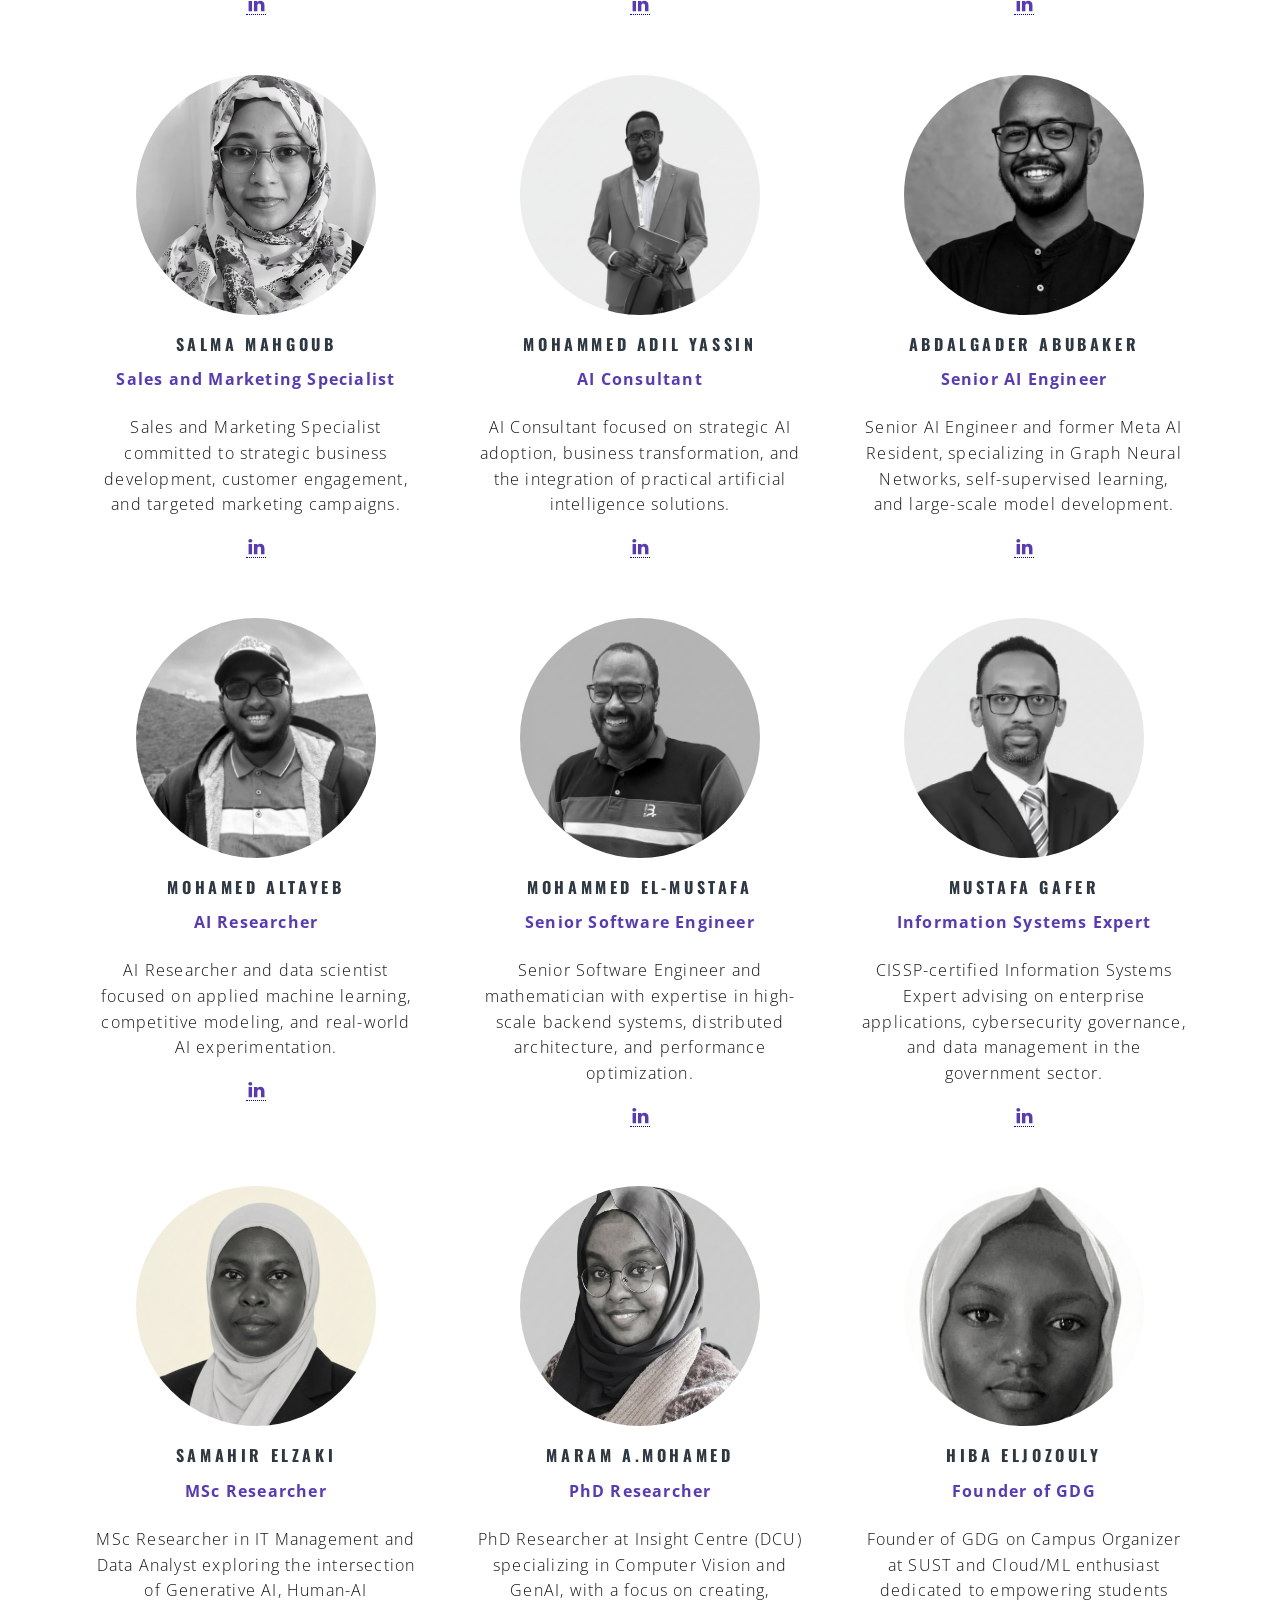
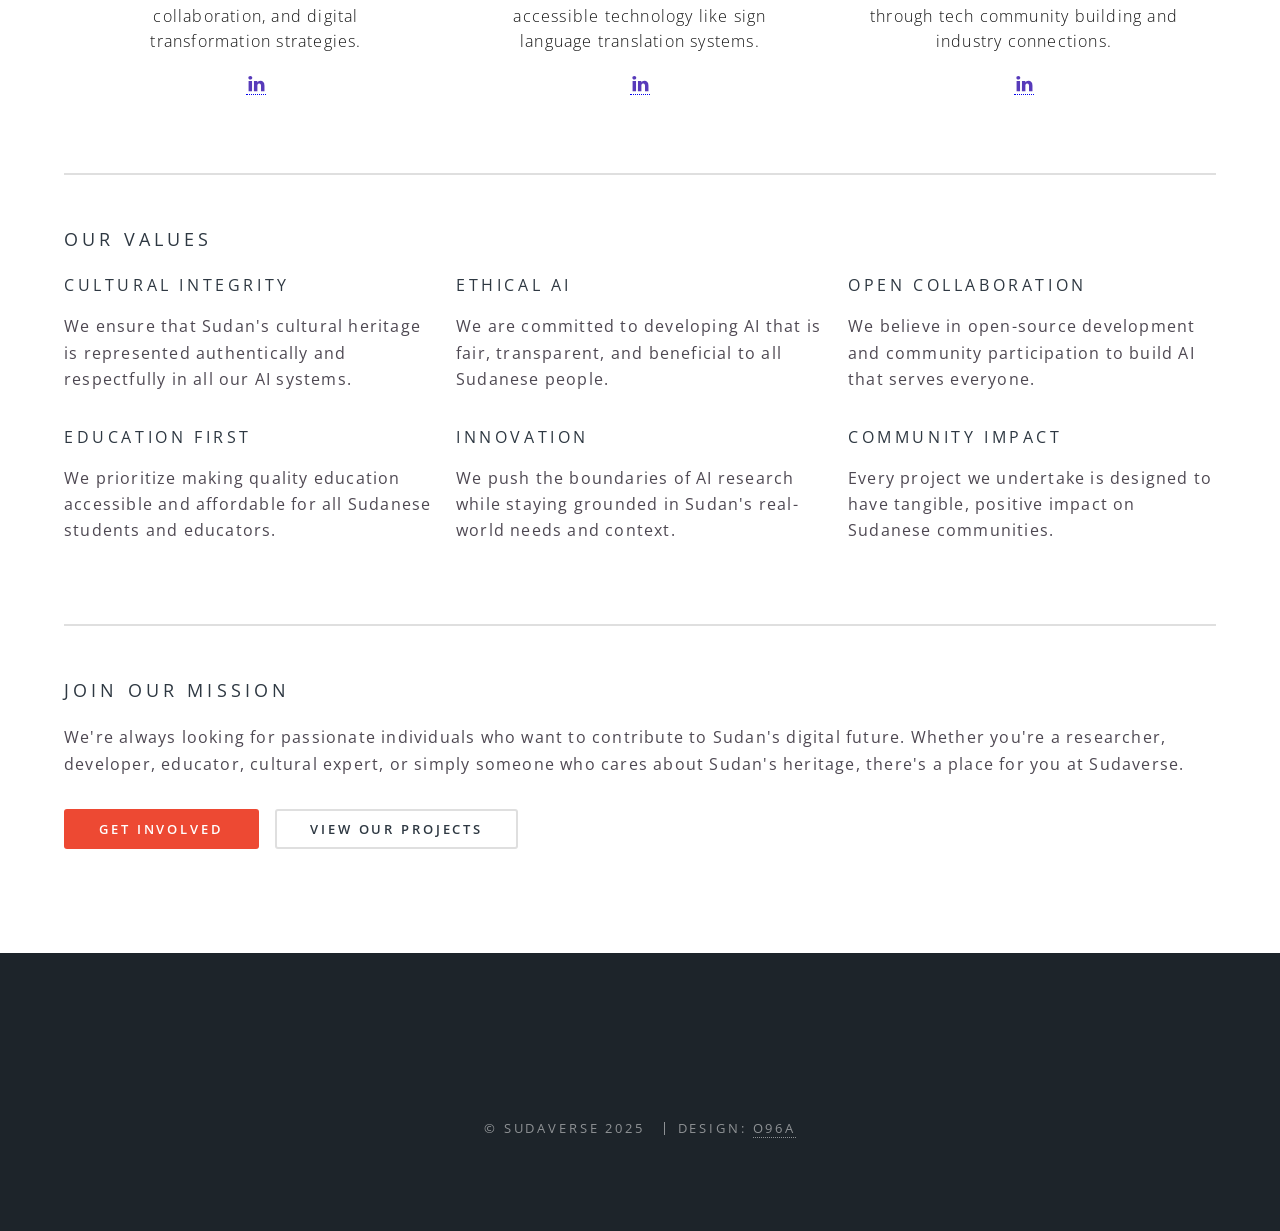
==== commit 9ecfc46b: "Update team section and CSS for new members Maram and Hiba" ====
--- a/about.html
+++ b/about.html
@@ -105,23 +105,23 @@
                     </div>
                     <div class="u-align-center u-container-style u-list-item u-repeater-item u-white u-list-item-2">
                       <div class="u-container-layout u-similar-container u-valign-top u-container-layout-2">
-                        <div alt="" class="u-image u-image-circle u-image-2" style="background-image: url('images/tamir.png');"></div>
-                        <h3 class="u-align-center u-custom-font u-font-oswald u-text u-text-5">Dr. Tamir S.</h3>
-                        <p class="u-align-center u-text u-text-palette-3-base u-text-6">SIEM Engineer</p>
-                        <p class="u-align-center u-text u-text-7">SIEM and Cyber Security Engineer with deep expertise in designing secure architectures, detecting threats, and protecting critical data infrastructure.</p>
+                        <div alt="" class="u-image u-image-circle u-image-2" style="background-image: url('images/aamer.jpg');"></div>
+                        <h3 class="u-align-center u-custom-font u-font-oswald u-text u-text-5">Aamer Mihaysi</h3>
+                        <p class="u-align-center u-text u-text-palette-3-base u-text-6">Co-Founder & AI Engineer</p>
+                        <p class="u-align-center u-text u-text-7">AI Engineer specializing in agentic cognitive systems, with a strong background in Generative AI and maritime AI technologies.</p>
                         <div class="u-social-icons u-spacing-10 u-social-icons-2">
-                          <a class="u-social-url" target="_blank" href="https://www.linkedin.com/in/allamiro/"><span class="u-icon u-icon-circle u-social-linkedin u-social-icon u-icon-8" style="width:20px;height:20px"><svg class="u-svg-link" preserveAspectRatio="xMidYMin slice" viewBox="0 0 112 112"><path d="M33.8,96.8H14.5v-58h19.3V96.8z M24.1,30.9L24.1,30.9c-6.6,0-10.8-4.5-10.8-10.1c0-5.8,4.3-10.1,10.9-10.1S34.9,15,35.1,20.8C35.1,26.4,30.8,30.9,24.1,30.9z M103.3,96.8H84.1v-31c0-7.8-2.7-13.1-9.8-13.1c-5.3,0-8.5,3.6-9.9,7.1c-0.6,1.3-0.6,3-0.6,4.8V97H44.5c0,0,0.3-52.6,0-58h19.3v8.2c2.6-3.9,7.2-9.6,17.4-9.6c12.7,0,22.2,8.4,22.2,26.1V96.8z"></path></svg></span></a>
+                          <a class="u-social-url" target="_blank" href="https://www.linkedin.com/in/mihaysi/"><span class="u-icon u-icon-circle u-social-linkedin u-social-icon u-icon-8" style="width:20px;height:20px"><svg class="u-svg-link" preserveAspectRatio="xMidYMin slice" viewBox="0 0 112 112"><path d="M33.8,96.8H14.5v-58h19.3V96.8z M24.1,30.9L24.1,30.9c-6.6,0-10.8-4.5-10.8-10.1c0-5.8,4.3-10.1,10.9-10.1S34.9,15,35.1,20.8C35.1,26.4,30.8,30.9,24.1,30.9z M103.3,96.8H84.1v-31c0-7.8-2.7-13.1-9.8-13.1c-5.3,0-8.5,3.6-9.9,7.1c-0.6,1.3-0.6,3-0.6,4.8V97H44.5c0,0,0.3-52.6,0-58h19.3v8.2c2.6-3.9,7.2-9.6,17.4-9.6c12.7,0,22.2,8.4,22.2,26.1V96.8z"></path></svg></span></a>
                         </div>
                       </div>
                     </div>
                     <div class="u-align-center u-container-style u-list-item u-repeater-item u-white u-list-item-3">
                       <div class="u-container-layout u-similar-container u-valign-top u-container-layout-3">
-                        <div alt="" class="u-image u-image-circle u-image-3" style="background-image: url('images/mohammed-adil.png');"></div>
-                        <h3 class="u-align-center u-custom-font u-font-oswald u-text u-text-8">Mohammed Adil Yassin</h3>
-                        <p class="u-align-center u-text u-text-palette-3-base u-text-9">AI Consultant</p>
-                        <p class="u-align-center u-text u-text-10">AI Consultant focused on strategic AI adoption, business transformation, and the integration of practical artificial intelligence solutions.</p>
+                        <div alt="" class="u-image u-image-circle u-image-3" style="background-image: url('images/tamir.png');"></div>
+                        <h3 class="u-align-center u-custom-font u-font-oswald u-text u-text-8">Dr. Tamir S.</h3>
+                        <p class="u-align-center u-text u-text-palette-3-base u-text-9">SIEM and Cyber Security Engineer</p>
+                        <p class="u-align-center u-text u-text-10">SIEM and Cyber Security Engineer with deep expertise in designing secure architectures, detecting threats, and protecting critical data infrastructure.</p>
                         <div class="u-social-icons u-spacing-10 u-social-icons-3">
-                          <a class="u-social-url" target="_blank" href="https://www.linkedin.com/in/mohammed-adil-yassin-b6a835111/"><span class="u-icon u-icon-circle u-social-linkedin u-social-icon u-icon-12" style="width:20px;height:20px"><svg class="u-svg-link" preserveAspectRatio="xMidYMin slice" viewBox="0 0 112 112"><path d="M33.8,96.8H14.5v-58h19.3V96.8z M24.1,30.9L24.1,30.9c-6.6,0-10.8-4.5-10.8-10.1c0-5.8,4.3-10.1,10.9-10.1S34.9,15,35.1,20.8C35.1,26.4,30.8,30.9,24.1,30.9z M103.3,96.8H84.1v-31c0-7.8-2.7-13.1-9.8-13.1c-5.3,0-8.5,3.6-9.9,7.1c-0.6,1.3-0.6,3-0.6,4.8V97H44.5c0,0,0.3-52.6,0-58h19.3v8.2c2.6-3.9,7.2-9.6,17.4-9.6c12.7,0,22.2,8.4,22.2,26.1V96.8z"></path></svg></span></a>
+                          <a class="u-social-url" target="_blank" href="https://www.linkedin.com/in/allamiro/"><span class="u-icon u-icon-circle u-social-linkedin u-social-icon u-icon-12" style="width:20px;height:20px"><svg class="u-svg-link" preserveAspectRatio="xMidYMin slice" viewBox="0 0 112 112"><path d="M33.8,96.8H14.5v-58h19.3V96.8z M24.1,30.9L24.1,30.9c-6.6,0-10.8-4.5-10.8-10.1c0-5.8,4.3-10.1,10.9-10.1S34.9,15,35.1,20.8C35.1,26.4,30.8,30.9,24.1,30.9z M103.3,96.8H84.1v-31c0-7.8-2.7-13.1-9.8-13.1c-5.3,0-8.5,3.6-9.9,7.1c-0.6,1.3-0.6,3-0.6,4.8V97H44.5c0,0,0.3-52.6,0-58h19.3v8.2c2.6-3.9,7.2-9.6,17.4-9.6c12.7,0,22.2,8.4,22.2,26.1V96.8z"></path></svg></span></a>
                         </div>
                       </div>
                     </div>
@@ -138,12 +138,12 @@
                     </div>
                     <div class="u-align-center u-container-style u-list-item u-repeater-item u-white u-list-item-5">
                       <div class="u-container-layout u-similar-container u-valign-top u-container-layout-5">
-                        <div alt="" class="u-image u-image-circle u-image-5" style="background-image: url('images/aamer.jpg');"></div>
-                        <h3 class="u-align-center u-custom-font u-font-oswald u-text u-text-14">Aamer Mihaysi</h3>
-                        <p class="u-align-center u-text u-text-palette-3-base u-text-15">Co-Founder & AI Engineer</p>
-                        <p class="u-align-center u-text u-text-16">AI Engineer specializing in agentic cognitive systems, with a strong background in Generative AI and maritime AI technologies.</p>
+                        <div alt="" class="u-image u-image-circle u-image-5" style="background-image: url('images/mohammed-adil.png');"></div>
+                        <h3 class="u-align-center u-custom-font u-font-oswald u-text u-text-14">Mohammed Adil Yassin</h3>
+                        <p class="u-align-center u-text u-text-palette-3-base u-text-15">AI Consultant</p>
+                        <p class="u-align-center u-text u-text-16">AI Consultant focused on strategic AI adoption, business transformation, and the integration of practical artificial intelligence solutions.</p>
                         <div class="u-social-icons u-spacing-10 u-social-icons-5">
-                          <a class="u-social-url" target="_blank" href="https://www.linkedin.com/in/mihaysi/"><span class="u-icon u-icon-circle u-social-linkedin u-social-icon u-icon-20" style="width:20px;height:20px"><svg class="u-svg-link" preserveAspectRatio="xMidYMin slice" viewBox="0 0 112 112"><path d="M33.8,96.8H14.5v-58h19.3V96.8z M24.1,30.9L24.1,30.9c-6.6,0-10.8-4.5-10.8-10.1c0-5.8,4.3-10.1,10.9-10.1S34.9,15,35.1,20.8C35.1,26.4,30.8,30.9,24.1,30.9z M103.3,96.8H84.1v-31c0-7.8-2.7-13.1-9.8-13.1c-5.3,0-8.5,3.6-9.9,7.1c-0.6,1.3-0.6,3-0.6,4.8V97H44.5c0,0,0.3-52.6,0-58h19.3v8.2c2.6-3.9,7.2-9.6,17.4-9.6c12.7,0,22.2,8.4,22.2,26.1V96.8z"></path></svg></span></a>
+                          <a class="u-social-url" target="_blank" href="https://www.linkedin.com/in/mohammed-adil-yassin-b6a835111/"><span class="u-icon u-icon-circle u-social-linkedin u-social-icon u-icon-20" style="width:20px;height:20px"><svg class="u-svg-link" preserveAspectRatio="xMidYMin slice" viewBox="0 0 112 112"><path d="M33.8,96.8H14.5v-58h19.3V96.8z M24.1,30.9L24.1,30.9c-6.6,0-10.8-4.5-10.8-10.1c0-5.8,4.3-10.1,10.9-10.1S34.9,15,35.1,20.8C35.1,26.4,30.8,30.9,24.1,30.9z M103.3,96.8H84.1v-31c0-7.8-2.7-13.1-9.8-13.1c-5.3,0-8.5,3.6-9.9,7.1c-0.6,1.3-0.6,3-0.6,4.8V97H44.5c0,0,0.3-52.6,0-58h19.3v8.2c2.6-3.9,7.2-9.6,17.4-9.6c12.7,0,22.2,8.4,22.2,26.1V96.8z"></path></svg></span></a>
                         </div>
                       </div>
                     </div>
@@ -169,25 +169,58 @@
                         </div>
                       </div>
                     </div>
+                    <div class="u-align-center u-container-style u-list-item u-repeater-item u-white u-list-item-8">
+                      <div class="u-container-layout u-similar-container u-valign-top u-container-layout-8">
+                        <div alt="" class="u-image u-image-circle u-image-8" style="background-image: url('images/mohammed-elmustafa.png');"></div>
+                        <h3 class="u-align-center u-custom-font u-font-oswald u-text u-text-23">Mohammed El-Mustafa</h3>
+                        <p class="u-align-center u-text u-text-palette-3-base u-text-24">Senior Software Engineer</p>
+                        <p class="u-align-center u-text u-text-25">Senior Software Engineer and mathematician with expertise in high-scale backend systems, distributed architecture, and performance optimization.</p>
+                        <div class="u-social-icons u-spacing-10 u-social-icons-8">
+                          <a class="u-social-url" target="_blank" href="https://www.linkedin.com/in/mohammed-el-mustafa-ahmed/"><span class="u-icon u-icon-circle u-social-linkedin u-social-icon u-icon-26" style="width:20px;height:20px"><svg class="u-svg-link" preserveAspectRatio="xMidYMin slice" viewBox="0 0 112 112"><path d="M33.8,96.8H14.5v-58h19.3V96.8z M24.1,30.9L24.1,30.9c-6.6,0-10.8-4.5-10.8-10.1c0-5.8,4.3-10.1,10.9-10.1S34.9,15,35.1,20.8C35.1,26.4,30.8,30.9,24.1,30.9z M103.3,96.8H84.1v-31c0-7.8-2.7-13.1-9.8-13.1c-5.3,0-8.5,3.6-9.9,7.1c-0.6,1.3-0.6,3-0.6,4.8V97H44.5c0,0,0.3-52.6,0-58h19.3v8.2c2.6-3.9,7.2-9.6,17.4-9.6c12.7,0,22.2,8.4,22.2,26.1V96.8z"></path></svg></span></a>
+                        </div>
+                      </div>
+                    </div>
                     <div class="u-align-center u-container-style u-list-item u-repeater-item u-white u-list-item-9">
                       <div class="u-container-layout u-similar-container u-valign-top u-container-layout-9">
-                        <div alt="" class="u-image u-image-circle u-image-9" style="background-image: url('images/mohammed-elmustafa.png');"></div>
-                        <h3 class="u-align-center u-custom-font u-font-oswald u-text u-text-26">Mohammed El-Mustafa</h3>
-                        <p class="u-align-center u-text u-text-palette-3-base u-text-27">Senior Software Engineer</p>
-                        <p class="u-align-center u-text u-text-28">Senior Software Engineer and mathematician with expertise in high-scale backend systems, distributed architecture, and performance optimization.</p>
+                        <div alt="" class="u-image u-image-circle u-image-9" style="background-image: url('images/mustafa-gafer.png');"></div>
+                        <h3 class="u-align-center u-custom-font u-font-oswald u-text u-text-26">Mustafa Gafer</h3>
+                        <p class="u-align-center u-text u-text-palette-3-base u-text-27">Information Systems Expert</p>
+                        <p class="u-align-center u-text u-text-28">CISSP-certified Information Systems Expert advising on enterprise applications, cybersecurity governance, and data management in the government sector.</p>
                         <div class="u-social-icons u-spacing-10 u-social-icons-9">
-                          <a class="u-social-url" target="_blank" href="https://www.linkedin.com/in/mohammed-el-mustafa-ahmed/"><span class="u-icon u-icon-circle u-social-linkedin u-social-icon u-icon-27" style="width:20px;height:20px"><svg class="u-svg-link" preserveAspectRatio="xMidYMin slice" viewBox="0 0 112 112"><path d="M33.8,96.8H14.5v-58h19.3V96.8z M24.1,30.9L24.1,30.9c-6.6,0-10.8-4.5-10.8-10.1c0-5.8,4.3-10.1,10.9-10.1S34.9,15,35.1,20.8C35.1,26.4,30.8,30.9,24.1,30.9z M103.3,96.8H84.1v-31c0-7.8-2.7-13.1-9.8-13.1c-5.3,0-8.5,3.6-9.9,7.1c-0.6,1.3-0.6,3-0.6,4.8V97H44.5c0,0,0.3-52.6,0-58h19.3v8.2c2.6-3.9,7.2-9.6,17.4-9.6c12.7,0,22.2,8.4,22.2,26.1V96.8z"></path></svg></span></a>
+                          <a class="u-social-url" target="_blank" href="https://www.linkedin.com/in/mustafagafar/"><span class="u-icon u-icon-circle u-social-linkedin u-social-icon u-icon-27" style="width:20px;height:20px"><svg class="u-svg-link" preserveAspectRatio="xMidYMin slice" viewBox="0 0 112 112"><path d="M33.8,96.8H14.5v-58h19.3V96.8z M24.1,30.9L24.1,30.9c-6.6,0-10.8-4.5-10.8-10.1c0-5.8,4.3-10.1,10.9-10.1S34.9,15,35.1,20.8C35.1,26.4,30.8,30.9,24.1,30.9z M103.3,96.8H84.1v-31c0-7.8-2.7-13.1-9.8-13.1c-5.3,0-8.5,3.6-9.9,7.1c-0.6,1.3-0.6,3-0.6,4.8V97H44.5c0,0,0.3-52.6,0-58h19.3v8.2c2.6-3.9,7.2-9.6,17.4-9.6c12.7,0,22.2,8.4,22.2,26.1V96.8z"></path></svg></span></a>
                         </div>
                       </div>
                     </div>
                     <div class="u-align-center u-container-style u-list-item u-repeater-item u-white u-list-item-10">
                       <div class="u-container-layout u-similar-container u-valign-top u-container-layout-10">
-                        <div alt="" class="u-image u-image-circle u-image-10" style="background-image: url('images/mustafa-gafer.png');"></div>
-                        <h3 class="u-align-center u-custom-font u-font-oswald u-text u-text-29">Mustafa Gafer</h3>
-                        <p class="u-align-center u-text u-text-palette-3-base u-text-30">Information Systems Expert</p>
-                        <p class="u-align-center u-text u-text-31">CISSP-certified Information Systems Expert advising on enterprise applications, cybersecurity governance, and data management in the government sector.</p>
+                        <div alt="" class="u-image u-image-circle u-image-10" style="background-image: url('images/Samahir.png');"></div>
+                        <h3 class="u-align-center u-custom-font u-font-oswald u-text u-text-29">Samahir Elzaki</h3>
+                        <p class="u-align-center u-text u-text-palette-3-base u-text-30">MSc Researcher</p>
+                        <p class="u-align-center u-text u-text-31">MSc Researcher in IT Management and Data Analyst exploring the intersection of Generative AI, Human-AI collaboration, and digital transformation strategies.</p>
                         <div class="u-social-icons u-spacing-10 u-social-icons-10">
-                          <a class="u-social-url" target="_blank" href="https://www.linkedin.com/in/mustafagafar/"><span class="u-icon u-icon-circle u-social-linkedin u-social-icon u-icon-28" style="width:20px;height:20px"><svg class="u-svg-link" preserveAspectRatio="xMidYMin slice" viewBox="0 0 112 112"><path d="M33.8,96.8H14.5v-58h19.3V96.8z M24.1,30.9L24.1,30.9c-6.6,0-10.8-4.5-10.8-10.1c0-5.8,4.3-10.1,10.9-10.1S34.9,15,35.1,20.8C35.1,26.4,30.8,30.9,24.1,30.9z M103.3,96.8H84.1v-31c0-7.8-2.7-13.1-9.8-13.1c-5.3,0-8.5,3.6-9.9,7.1c-0.6,1.3-0.6,3-0.6,4.8V97H44.5c0,0,0.3-52.6,0-58h19.3v8.2c2.6-3.9,7.2-9.6,17.4-9.6c12.7,0,22.2,8.4,22.2,26.1V96.8z"></path></svg></span></a>
+                          <a class="u-social-url" target="_blank" href="https://www.linkedin.com/in/samahir-elzaki-701825292/"><span class="u-icon u-icon-circle u-social-linkedin u-social-icon u-icon-28" style="width:20px;height:20px"><svg class="u-svg-link" preserveAspectRatio="xMidYMin slice" viewBox="0 0 112 112"><path d="M33.8,96.8H14.5v-58h19.3V96.8z M24.1,30.9L24.1,30.9c-6.6,0-10.8-4.5-10.8-10.1c0-5.8,4.3-10.1,10.9-10.1S34.9,15,35.1,20.8C35.1,26.4,30.8,30.9,24.1,30.9z M103.3,96.8H84.1v-31c0-7.8-2.7-13.1-9.8-13.1c-5.3,0-8.5,3.6-9.9,7.1c-0.6,1.3-0.6,3-0.6,4.8V97H44.5c0,0,0.3-52.6,0-58h19.3v8.2c2.6-3.9,7.2-9.6,17.4-9.6c12.7,0,22.2,8.4,22.2,26.1V96.8z"></path></svg></span></a>
+                        </div>
+                      </div>
+                    </div>
+                    <div class="u-align-center u-container-style u-list-item u-repeater-item u-white u-list-item-11">
+                      <div class="u-container-layout u-similar-container u-valign-top u-container-layout-11">
+                        <div alt="" class="u-image u-image-circle u-image-11" style="background-image: url('images/maram.png');"></div>
+                        <h3 class="u-align-center u-custom-font u-font-oswald u-text u-text-32">Maram A.Mohamed</h3>
+                        <p class="u-align-center u-text u-text-palette-3-base u-text-33">PhD Researcher</p>
+                        <p class="u-align-center u-text u-text-34">PhD Researcher at Insight Centre (DCU) specializing in Computer Vision and GenAI, with a focus on creating, accessible technology like sign language translation systems.</p>
+                        <div class="u-social-icons u-spacing-10 u-social-icons-11">
+                          <a class="u-social-url" target="_blank" href="https://www.linkedin.com/in/maram-a-mohamed-5a2720b0/"><span class="u-icon u-icon-circle u-social-linkedin u-social-icon u-icon-29" style="width:20px;height:20px"><svg class="u-svg-link" preserveAspectRatio="xMidYMin slice" viewBox="0 0 112 112"><path d="M33.8,96.8H14.5v-58h19.3V96.8z M24.1,30.9L24.1,30.9c-6.6,0-10.8-4.5-10.8-10.1c0-5.8,4.3-10.1,10.9-10.1S34.9,15,35.1,20.8C35.1,26.4,30.8,30.9,24.1,30.9z M103.3,96.8H84.1v-31c0-7.8-2.7-13.1-9.8-13.1c-5.3,0-8.5,3.6-9.9,7.1c-0.6,1.3-0.6,3-0.6,4.8V97H44.5c0,0,0.3-52.6,0-58h19.3v8.2c2.6-3.9,7.2-9.6,17.4-9.6c12.7,0,22.2,8.4,22.2,26.1V96.8z"></path></svg></span></a>
+                        </div>
+                      </div>
+                    </div>
+                    <div class="u-align-center u-container-style u-list-item u-repeater-item u-white u-list-item-12">
+                      <div class="u-container-layout u-similar-container u-valign-top u-container-layout-12">
+                        <div alt="" class="u-image u-image-circle u-image-12" style="background-image: url('images/hiba.png');"></div>
+                        <h3 class="u-align-center u-custom-font u-font-oswald u-text u-text-35">Hiba Eljozouly</h3>
+                        <p class="u-align-center u-text u-text-palette-3-base u-text-36">Founder of GDG</p>
+                        <p class="u-align-center u-text u-text-37">Founder of GDG on Campus Organizer at SUST and Cloud/ML enthusiast dedicated to empowering students through tech community building and industry connections.</p>
+                        <div class="u-social-icons u-spacing-10 u-social-icons-12">
+                          <a class="u-social-url" target="_blank" href="https://www.linkedin.com/in/hibaeljozouly"><span class="u-icon u-icon-circle u-social-linkedin u-social-icon u-icon-30" style="width:20px;height:20px"><svg class="u-svg-link" preserveAspectRatio="xMidYMin slice" viewBox="0 0 112 112"><path d="M33.8,96.8H14.5v-58h19.3V96.8z M24.1,30.9L24.1,30.9c-6.6,0-10.8-4.5-10.8-10.1c0-5.8,4.3-10.1,10.9-10.1S34.9,15,35.1,20.8C35.1,26.4,30.8,30.9,24.1,30.9z M103.3,96.8H84.1v-31c0-7.8-2.7-13.1-9.8-13.1c-5.3,0-8.5,3.6-9.9,7.1c-0.6,1.3-0.6,3-0.6,4.8V97H44.5c0,0,0.3-52.6,0-58h19.3v8.2c2.6-3.9,7.2-9.6,17.4-9.6c12.7,0,22.2,8.4,22.2,26.1V96.8z"></path></svg></span></a>
                         </div>
                       </div>
                     </div>
--- a/assets/css/about-nicepage-team-block.css
+++ b/assets/css/about-nicepage-team-block.css
@@ -47,7 +47,9 @@
 .u-section-1 .u-list-item-7,
 .u-section-1 .u-list-item-8,
 .u-section-1 .u-list-item-9,
-.u-section-1 .u-list-item-10 {
+.u-section-1 .u-list-item-10,
+.u-section-1 .u-list-item-11,
+.u-section-1 .u-list-item-12 {
   background-image: none;
   background-color: #ffffff;
   border-radius: 0;
@@ -64,7 +66,9 @@
 .u-section-1 .u-container-layout-7,
 .u-section-1 .u-container-layout-8,
 .u-section-1 .u-container-layout-9,
-.u-section-1 .u-container-layout-10 {
+.u-section-1 .u-container-layout-10,
+.u-section-1 .u-container-layout-11,
+.u-section-1 .u-container-layout-12 {
   padding: 30px;
   display: flex;
   flex-direction: column;
@@ -82,7 +86,9 @@
 .u-section-1 .u-image-7,
 .u-section-1 .u-image-8,
 .u-section-1 .u-image-9,
-.u-section-1 .u-image-10 {
+.u-section-1 .u-image-10,
+.u-section-1 .u-image-11,
+.u-section-1 .u-image-12 {
   width: 240px;
   height: 240px;
   background-position: 50% 50%;
@@ -143,7 +149,9 @@
 .u-section-1 .u-text-20,
 .u-section-1 .u-text-23,
 .u-section-1 .u-text-26,
-.u-section-1 .u-text-29 {
+.u-section-1 .u-text-29,
+.u-section-1 .u-text-32,
+.u-section-1 .u-text-35 {
   font-family: 'Oswald', sans-serif;
   font-size: 1rem;
   text-transform: uppercase;
@@ -166,7 +174,9 @@
 .u-section-1 .u-text-21,
 .u-section-1 .u-text-24,
 .u-section-1 .u-text-27,
-.u-section-1 .u-text-30 {
+.u-section-1 .u-text-30,
+.u-section-1 .u-text-33,
+.u-section-1 .u-text-36 {
   font-family: 'Open Sans', Arial, sans-serif;
   font-size: 1rem;
   font-weight: 700;
@@ -185,7 +195,9 @@
 .u-section-1 .u-text-22,
 .u-section-1 .u-text-25,
 .u-section-1 .u-text-28,
-.u-section-1 .u-text-31 {
+.u-section-1 .u-text-31,
+.u-section-1 .u-text-34,
+.u-section-1 .u-text-37 {
   font-family: 'Open Sans', Arial, sans-serif;
   font-size: 1rem;
   margin-top: 23px;
@@ -207,7 +219,9 @@
 .u-section-1 .u-social-icons-7,
 .u-section-1 .u-social-icons-8,
 .u-section-1 .u-social-icons-9,
-.u-section-1 .u-social-icons-10 {
+.u-section-1 .u-social-icons-10,
+.u-section-1 .u-social-icons-11,
+.u-section-1 .u-social-icons-12 {
   white-space: nowrap;
   height: 20px;
   min-height: 20px;
@@ -299,7 +313,9 @@
 .u-section-1 .u-icon-25,
 .u-section-1 .u-icon-26,
 .u-section-1 .u-icon-27,
-.u-section-1 .u-icon-28 {
+.u-section-1 .u-icon-28,
+.u-section-1 .u-icon-29,
+.u-section-1 .u-icon-30 {
   height: 100%;
 }
 
@@ -357,7 +373,9 @@
   .u-section-1 .u-container-layout-7,
   .u-section-1 .u-container-layout-8,
   .u-section-1 .u-container-layout-9,
-  .u-section-1 .u-container-layout-10 {
+  .u-section-1 .u-container-layout-10,
+  .u-section-1 .u-container-layout-11,
+  .u-section-1 .u-container-layout-12 {
     padding-left: 10px;
     padding-right: 10px;
   }
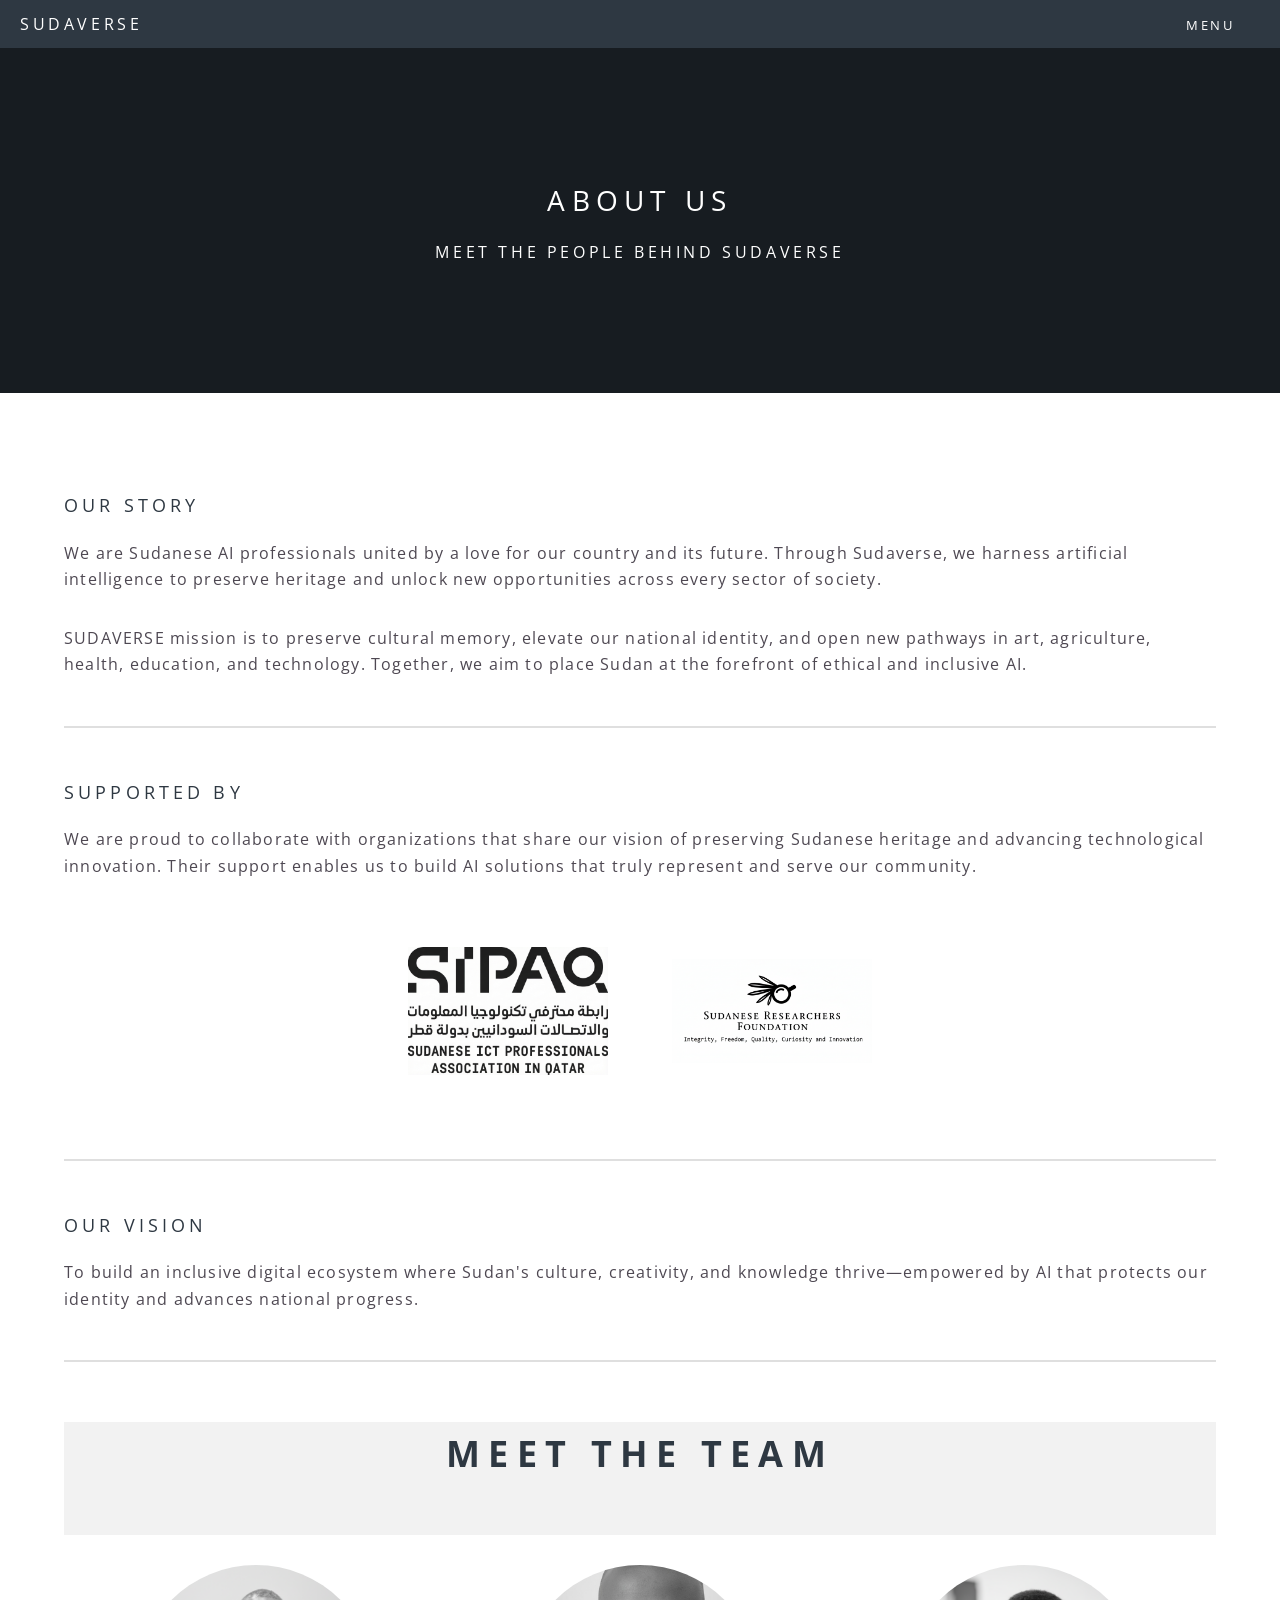
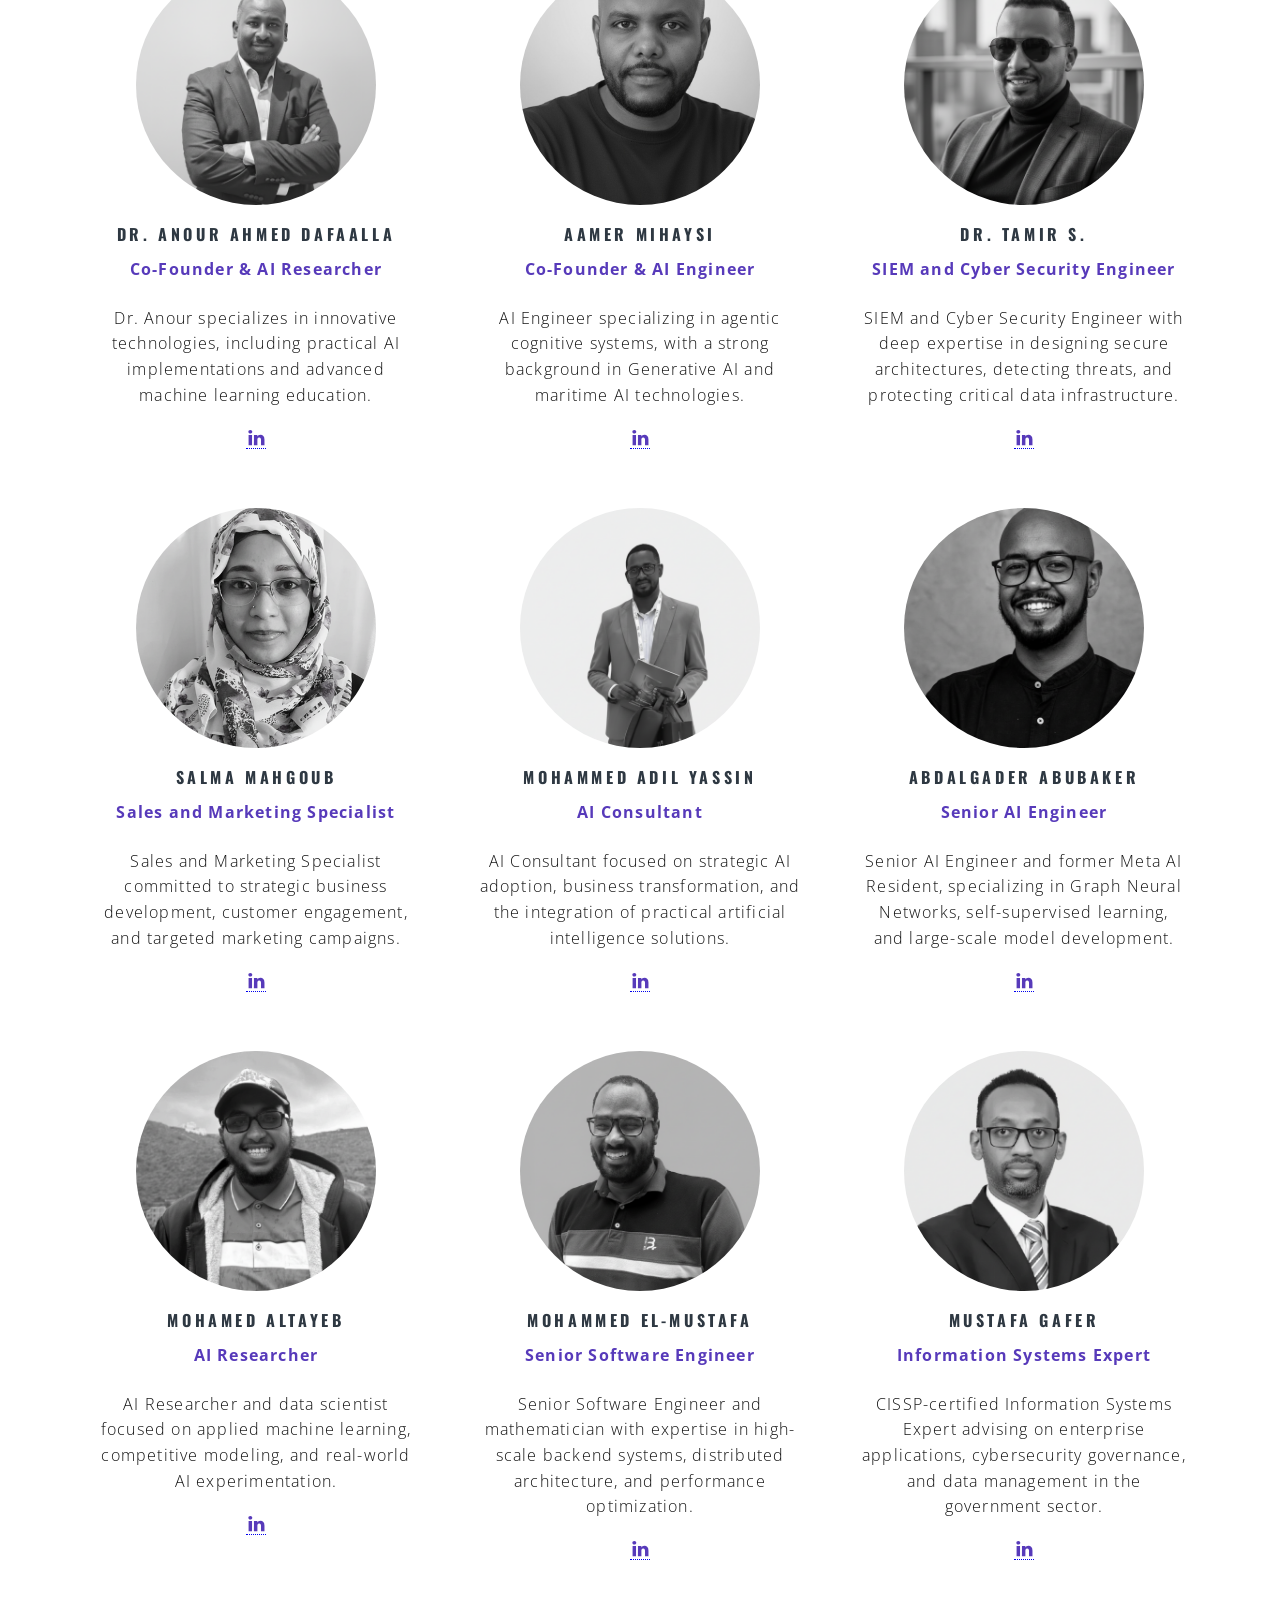
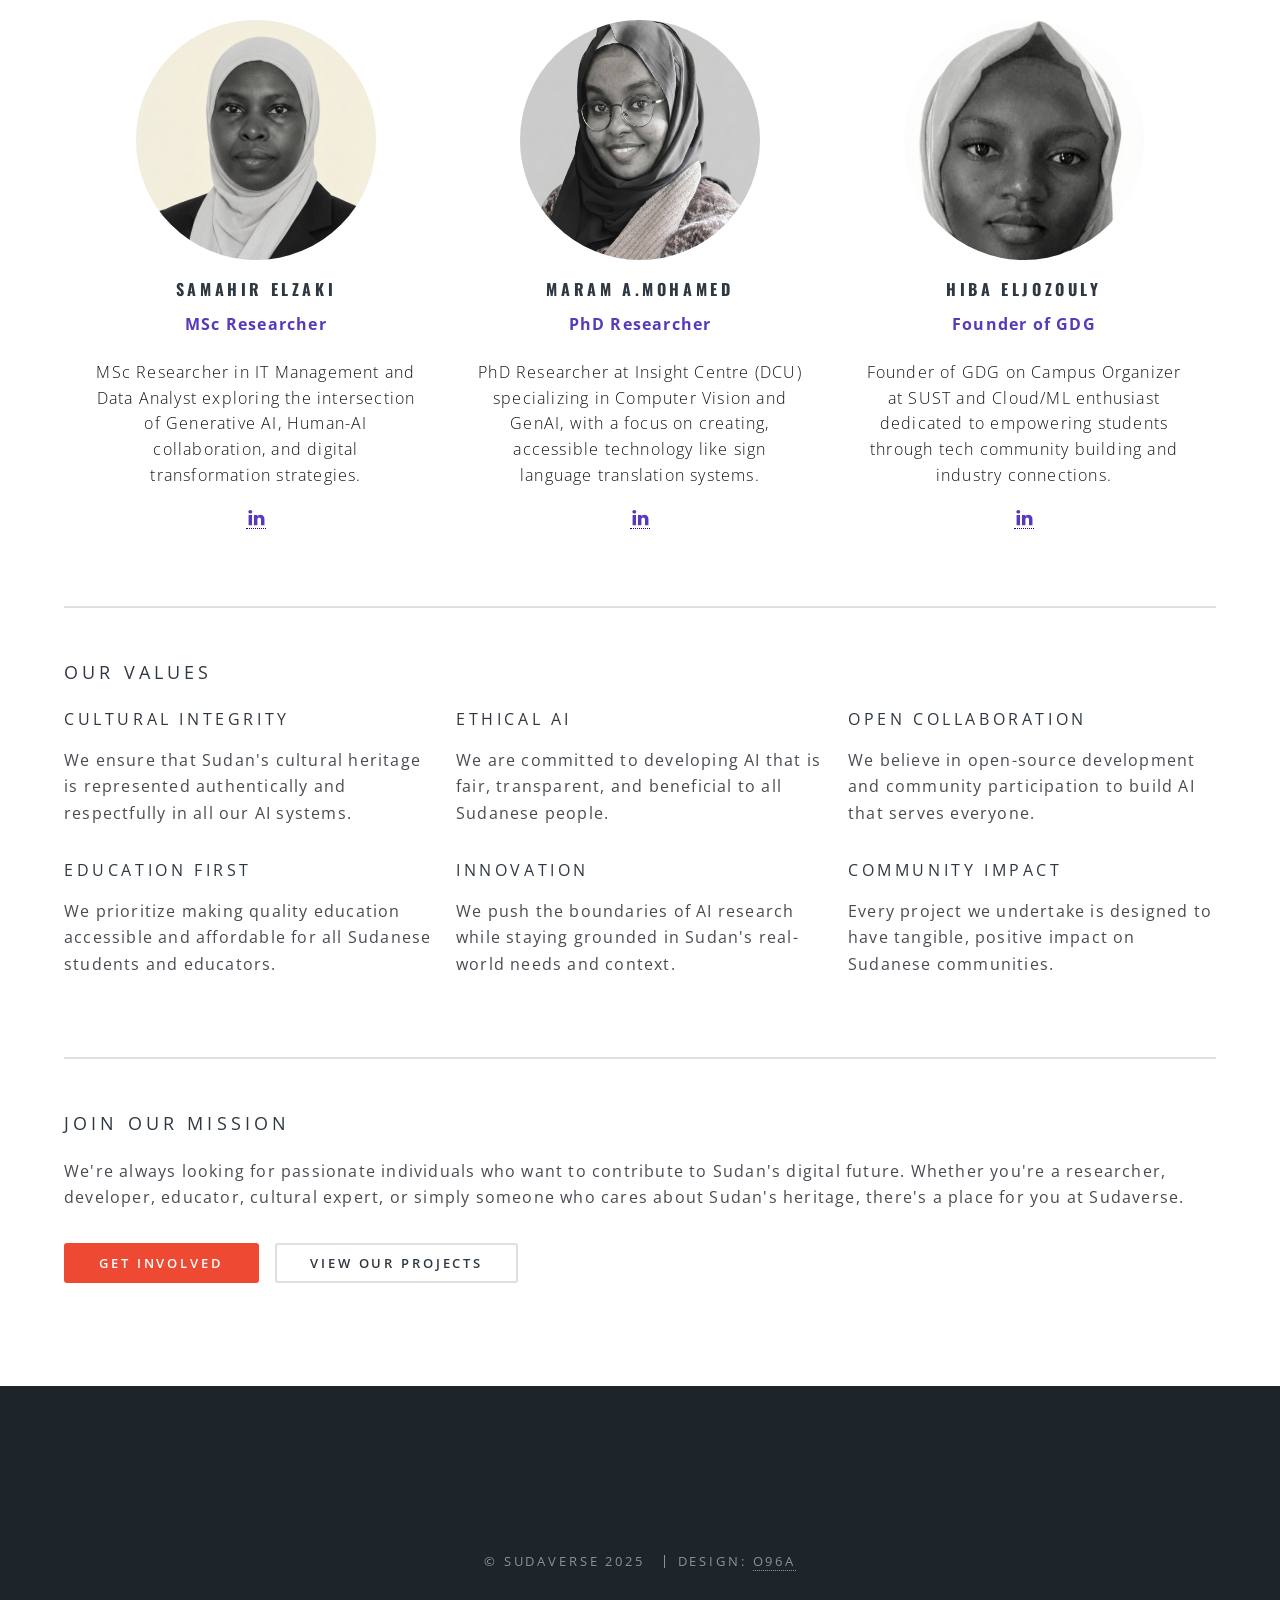
==== commit ecc24824: "Update website: Add partner logos to about page, update Get Involved link, add contact email to foot" ====
--- a/about.html
+++ b/about.html
@@ -76,6 +76,17 @@
 
             <hr />
 
+            <h3>Supported By</h3>
+            <p>
+              We are proud to collaborate with organizations that share our vision of preserving Sudanese heritage and advancing technological innovation. Their support enables us to build AI solutions that truly represent and serve our community.
+            </p>
+            <div style="display: flex; justify-content: center; align-items: center; gap: 4em; flex-wrap: wrap; margin: 2em 0;">
+              <img src="images/SIPAQ.png" alt="SIPAQ Logo" style="width: 200px; height: 200px; object-fit: contain;" />
+              <img src="images/SRF.png" alt="SRF Logo" style="width: 200px; height: 200px; object-fit: contain;" />
+            </div>
+
+            <hr />
+
             <h3>Our Vision</h3>
             <p>
               To build an inclusive digital ecosystem where Sudan's culture,
